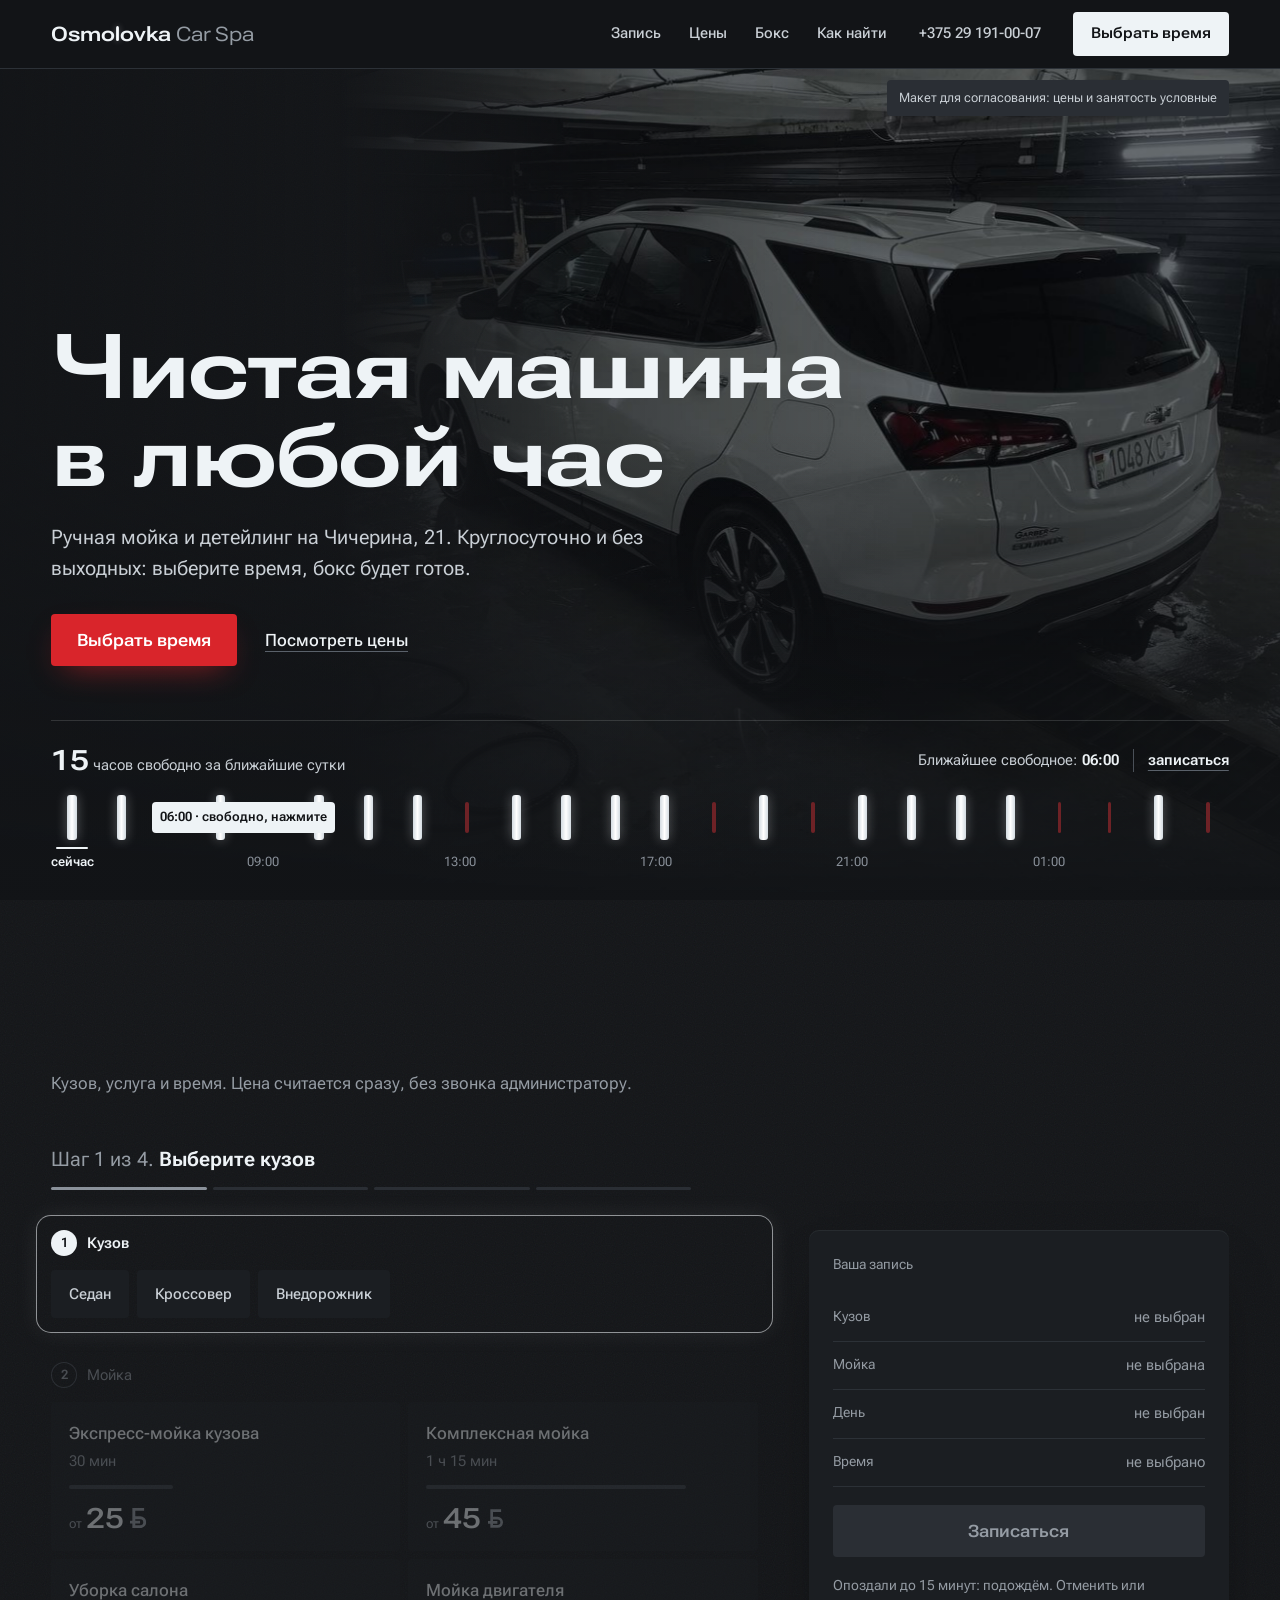
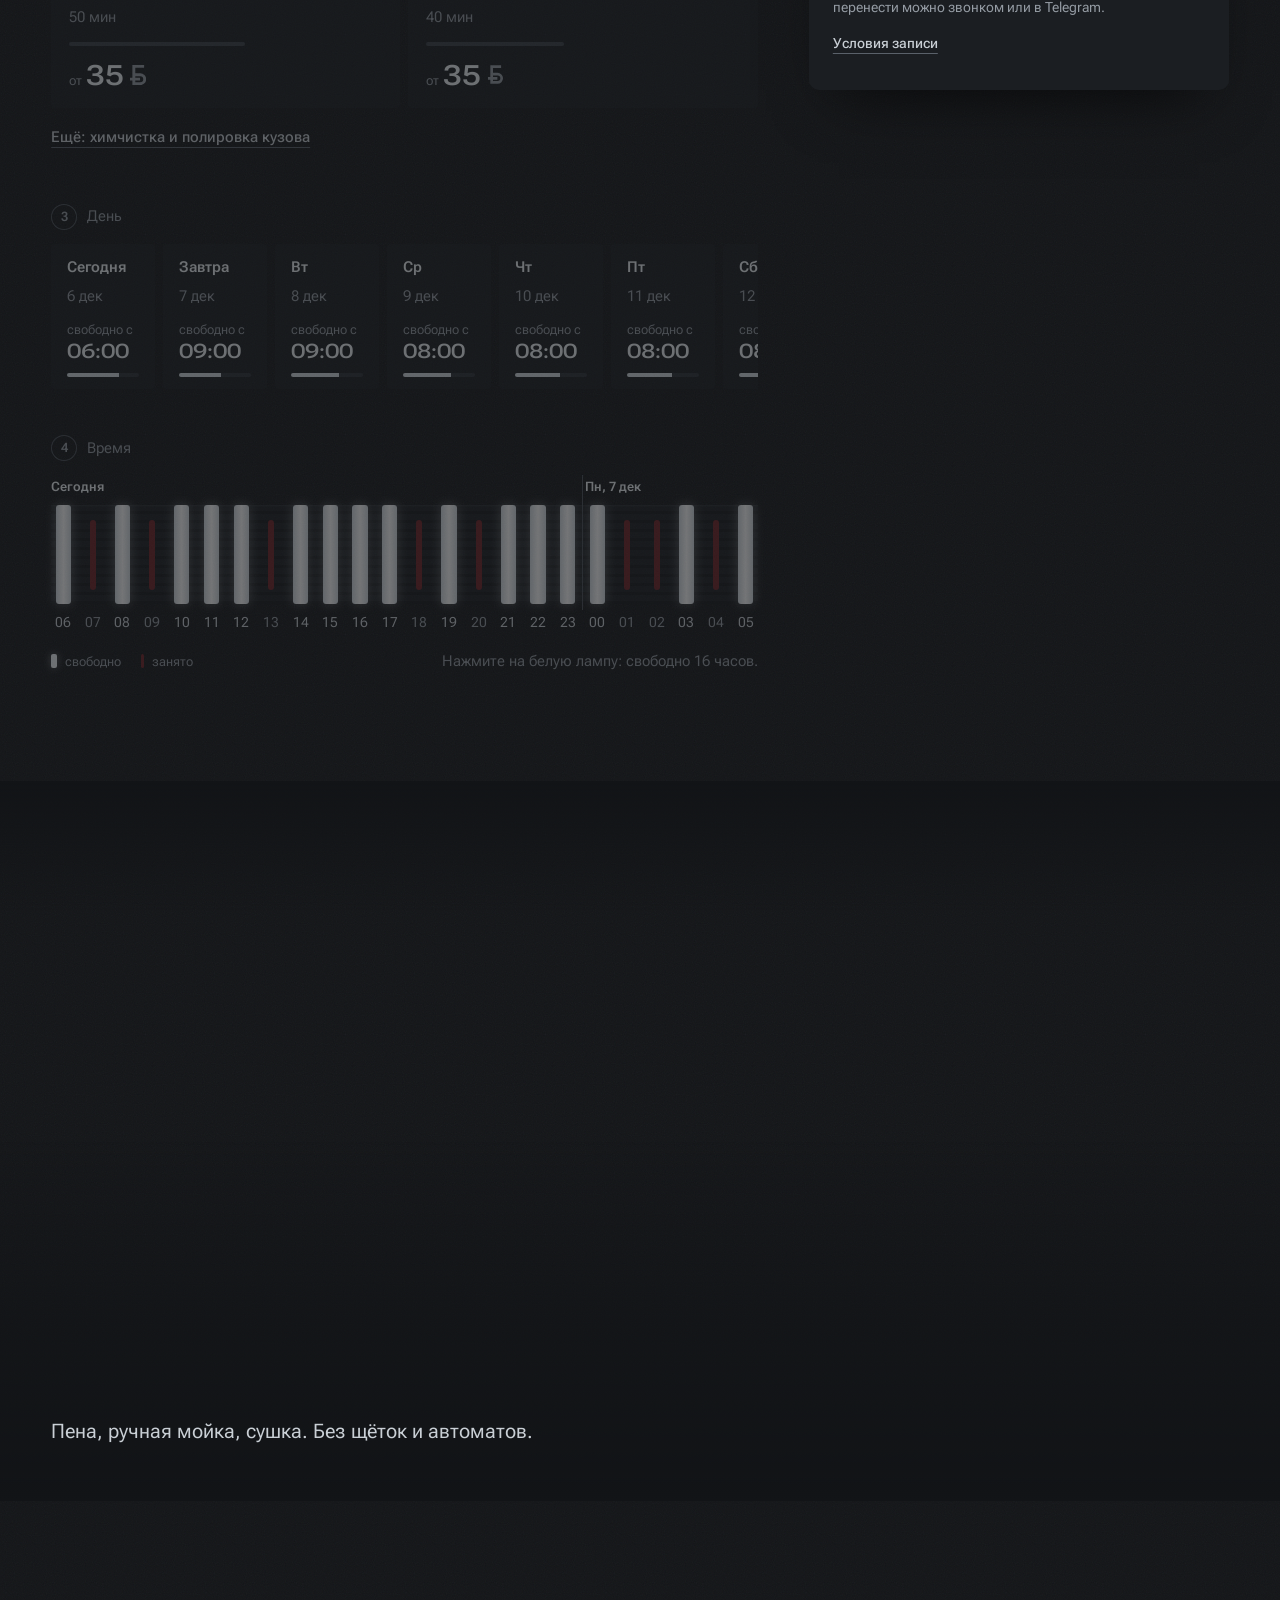
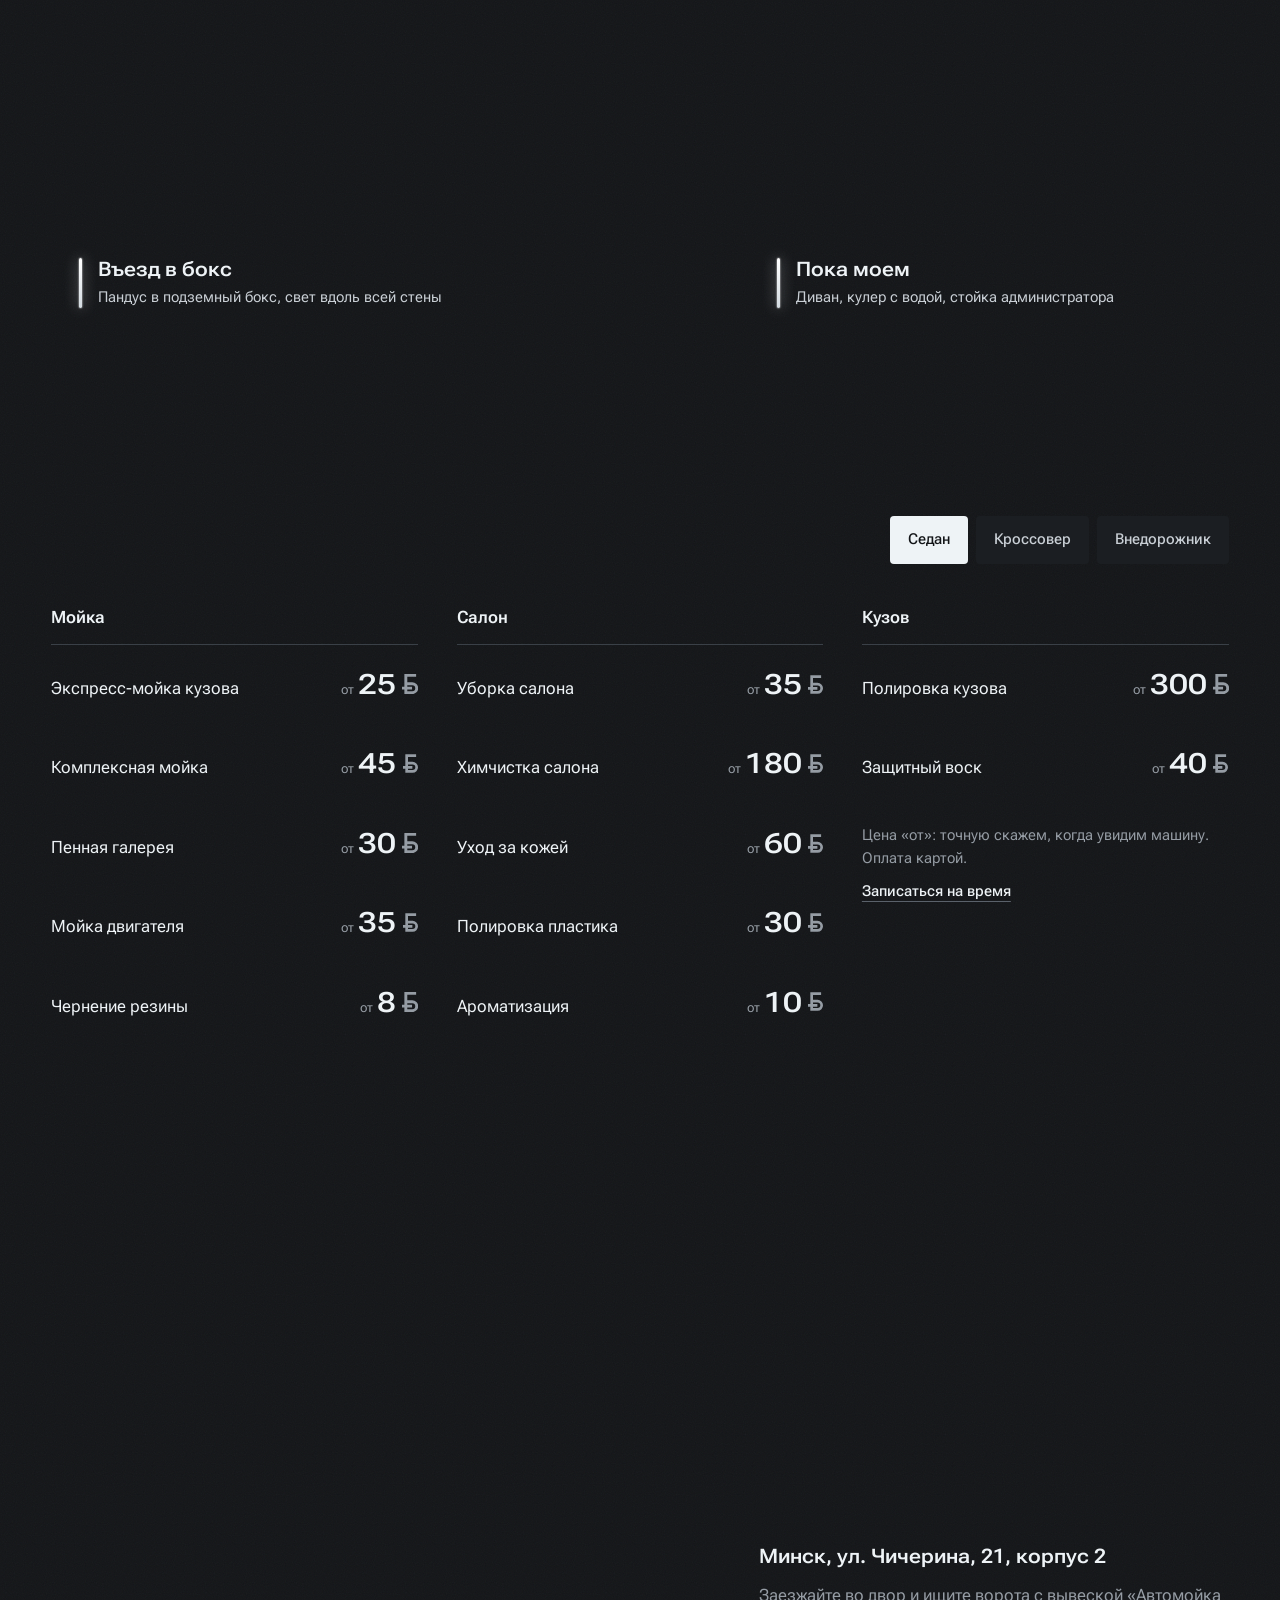
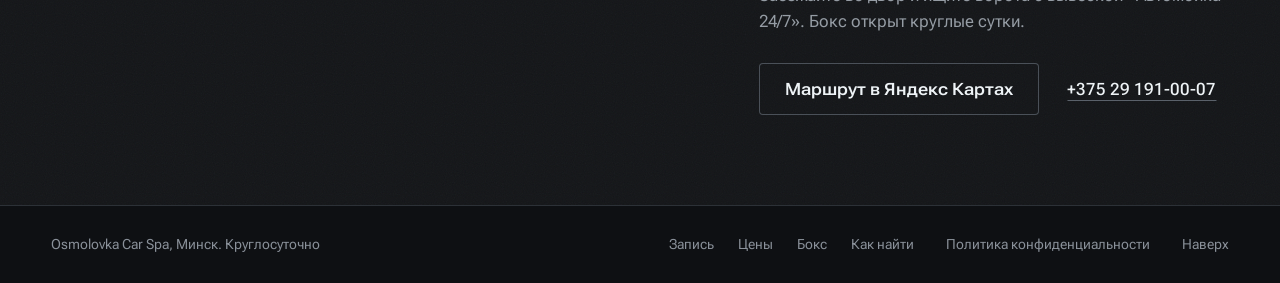
==== osmolovka/index.html @ 18b12af1 "показ: osmolovka" ====
<!doctype html>
<html lang="ru">
<head>
<meta charset="utf-8">
<meta name="robots" content="noindex, nofollow">
<meta name="viewport" content="width=device-width, initial-scale=1, viewport-fit=cover">
<title>Osmolovka Car Spa: ручная мойка в центре Минска, круглосуточно</title>
<meta name="description" content="Ручная мойка и детейлинг на Чичерина, 21 в Минске. Круглосуточно. Цены для седана, кроссовера и внедорожника, запись на свободное время онлайн.">
<meta name="theme-color" content="#121417">
<link rel="icon" href="favicon.svg" type="image/svg+xml">
<link rel="preload" href="fonts/roboto-flex-cyrillic.woff2" as="font" type="font/woff2" crossorigin>
<link rel="stylesheet" href="osm.css">
<link rel="stylesheet" href="phone.css">
</head>
<body>

<header class="bar" data-bar>
  <a class="bar__name" href="#top" aria-label="Osmolovka Car Spa, наверх"><span class="mark" aria-hidden="true">Osmo<i class="mark__l"></i>ovka</span> <span class="bar__sub" aria-hidden="true">Car Spa</span></a>
  <nav class="bar__nav" aria-label="Разделы">
    <a href="#zapis">Запись</a>
    <a href="#ceny">Цены</a>
    <a href="#boks">Бокс</a>
    <a href="#kak-najti">Как найти</a>
  </nav>
  <a class="bar__phone" href="tel:+375291910007">+375 29 191-00-07</a>
  <a class="btn btn--line bar__call" href="tel:+375291910007">Позвонить</a>
  <a class="btn btn--light bar__cta" href="#zapis">Выбрать время</a>
</header>

<main id="top">

  <section class="hero" data-m="hero" aria-labelledby="hero-title">
    <picture>
      <source media="(max-width: 760px)" srcset="img/bay-white-dark.jpg" width="1280" height="960">
      <img class="hero__photo" src="img/bmw-matte.jpg" alt="Чёрный BMW после мойки в боксе Osmolovka Car Spa, по стенам белые лампы" width="1000" height="964" fetchpriority="high">
    </picture>
    <div class="hero__shade" aria-hidden="true"></div>
    <div class="hero__body">
      <h1 id="hero-title" class="hero__title"><span class="ln"><span>Чистая машина</span></span> <span class="ln"><span>в любой час</span></span></h1>
      <p class="hero__lead" data-rise>Ручная мойка и детейлинг на Чичерина, 21. Круглосуточно и без выходных: выберите время, бокс будет готов.</p>
      <div class="hero__acts" data-rise>
        <a class="btn btn--red" data-m-part="cta" href="#zapis">Выбрать время</a>
        <a class="link" href="#ceny">Посмотреть цены</a>
      </div>
    </div>
    <div class="day" role="group" aria-label="Свободное время на ближайшие сутки: нажмите на белую лампу, чтобы записаться на этот час">
      <div class="day__head">
        <span class="day__free"><b data-free-count>14</b>&nbsp;<span data-free-word>часов</span> свободно за&nbsp;ближайшие сутки</span>
        <button type="button" class="day__next" data-next-btn>Ближайшее свободное: <b data-next>22:00</b><span class="day__go">записаться</span></button>
      </div>
      <div class="lamps lamps--hero" data-lamps="hero"></div>
      <span class="day__scale" data-day-scale aria-hidden="true"></span>
    </div>
  </section>

  <section class="book" id="zapis" aria-labelledby="book-title" data-phone-long>
    <div class="book__intro">
      <h2 id="book-title" class="h2" data-words>Запишитесь за&nbsp;минуту</h2>
      <p class="soft">Кузов, услуга и время. Цена считается сразу, без звонка администратору.</p>
    </div>

    <div class="prog" aria-live="polite">
      <p class="prog__t" data-prog-t>Шаг 1 из 4. <b>Выберите кузов</b></p>
      <span class="prog__bar" data-prog-bar aria-hidden="true"><i></i><i></i><i></i><i></i></span>
    </div>

    <div class="book__grid">
      <div class="book__col">
        <fieldset class="pick" data-step="1">
          <legend class="pick__q"><span class="pick__n" data-n>1</span>Кузов</legend>
          <div class="seg" data-body-seg role="radiogroup">
            <button type="button" role="radio" aria-checked="false" data-body="sedan">Седан</button>
            <button type="button" role="radio" aria-checked="false" data-body="cross">Кроссовер</button>
            <button type="button" role="radio" aria-checked="false" data-body="suv">Внедорожник</button>
          </div>
        </fieldset>

        <fieldset class="pick" data-step="2">
          <legend class="pick__q"><span class="pick__n" data-n>2</span>Мойка</legend>
          <div class="svc" data-svc-list role="radiogroup"></div>
          <button type="button" class="svc__more link" data-svc-more aria-expanded="false">Ещё: химчистка и полировка кузова</button>
        </fieldset>

        <fieldset class="pick" data-step="3">
          <legend class="pick__q"><span class="pick__n" data-n>3</span>День</legend>
          <div class="days" data-days role="radiogroup"></div>
        </fieldset>

        <fieldset class="pick" data-step="4">
          <legend class="pick__q"><span class="pick__n" data-n>4</span>Время</legend>
          <div class="hours" data-hours role="radiogroup" aria-label="Время начала"></div>
          <div class="slot__foot">
            <p class="legend" aria-hidden="true"><span><i class="legend__free"></i>свободно</span><span><i class="legend__busy"></i>занято</span></p>
            <p class="slot__note" data-slot-note>Нажмите на белую лампу: это свободный час.</p>
          </div>
        </fieldset>
      </div>

      <aside class="card" data-sum aria-label="Ваша запись">
        <p class="card__t">Ваша запись</p>
        <p class="card__line" data-card-line><b data-line-a>Шаг 1 из 4: выберите кузов</b><span data-line-b></span></p>
        <dl class="card__rows">
          <div><dt>Кузов</dt><dd data-r="body">не выбран</dd></div>
          <div><dt>Мойка</dt><dd data-r="svc">не выбрана</dd></div>
          <div><dt>День</dt><dd data-r="day">не выбран</dd></div>
          <div><dt>Время</dt><dd data-r="time">не выбрано</dd></div>
        </dl>
        <div class="card__lane" data-card-lane hidden aria-hidden="true"></div>
        <p class="card__price sum__price" hidden><span class="num" data-sum-price>45</span><span class="rub" role="img" aria-label="белорусских рублей"></span></p>
        <button type="button" class="btn btn--red card__go" data-go disabled>Записаться<span class="card__gosum" data-go-sum hidden></span></button>
        <div class="card__terms"><p>Опоздали до 15 минут: подождём. Отменить или перенести можно звонком или в Telegram.</p><a class="link card__rules" href="#zapis">Условия записи</a></div>
        <form class="confirm" data-confirm hidden novalidate>
          <p class="confirm__t">Последний шаг: как с вами связаться</p>
          <label class="line" data-line="name"><span class="line__l">Имя</span>
            <input name="name" autocomplete="given-name" placeholder="Как к вам обращаться" maxlength="60" required enterkeyhint="next">
            <i class="line__tube" aria-hidden="true"></i></label>
          <label class="line" data-line="phone"><span class="line__l">Телефон</span>
            <input name="phone" type="tel" inputmode="tel" autocomplete="tel" placeholder="+375 29 123-45-67" maxlength="17" required enterkeyhint="done">
            <i class="line__tube" aria-hidden="true"></i></label>
          <p class="confirm__err" data-err hidden role="alert"></p>
          <button class="btn btn--red confirm__go" type="submit">Подтвердить запись</button>
          <p class="confirm__alt">Удобнее в Telegram? <a class="link" href="#zapis" data-tg>Запишитесь через бота</a>, там же напомним о записи.</p>
          <p class="confirm__law">Нажимая «Подтвердить запись», вы соглашаетесь с <a class="link" href="privacy.html">политикой обработки персональных данных</a>.</p>
        </form>
        <div class="done" data-done hidden role="status">
          <p class="done__title"><i class="done__tube" aria-hidden="true"></i>Записали</p>
          <p class="done__time num" data-done-time></p>
          <p class="done__when" data-done-when></p>
          <p class="soft">Напомним за час. Перенести или отменить можно по ссылке из сообщения.</p>
        </div>
      </aside>
    </div>
  </section>

  <section class="box" id="boks" aria-labelledby="box-title">
    <div class="box__stage">
      <figure class="box__main" data-clip>
        <img src="img/foam.jpg" alt="Мойщик наносит пену на белый кроссовер" width="1280" height="960" loading="lazy">
      </figure>
      <div class="box__over">
        <h2 id="box-title" class="h2 box__title" data-words>Моем руками, в&nbsp;закрытом боксе</h2>
        <p class="box__lead">Пена, ручная мойка, сушка. Без щёток и автоматов.</p>
      </div>
    </div>
    <div class="box__pair">
      <figure class="box__side box__side--a">
        <div class="box__img" data-clip><img src="img/tunnel.jpg" alt="Пандус въезда в подземный бокс со светом вдоль стены" width="1280" height="964" loading="lazy"></div>
        <figcaption class="box__cap"><i class="box__tube" aria-hidden="true"></i><b>Въезд в бокс</b><span>Пандус в подземный бокс, свет вдоль всей стены</span></figcaption>
      </figure>
      <figure class="box__side box__side--b">
        <div class="box__img" data-clip><img src="img/lounge.jpg" alt="Зона ожидания: красный диван, кулер с водой, стойка администратора" width="960" height="1280" loading="lazy"></div>
        <figcaption class="box__cap"><i class="box__tube" aria-hidden="true"></i><b>Пока моем</b><span>Диван, кулер с водой, стойка администратора</span></figcaption>
      </figure>
    </div>
  </section>

  <section class="price" id="ceny" aria-labelledby="price-title">
    <div class="price__head">
      <h2 id="price-title" class="h2" data-words>Цены</h2>
      <div class="seg seg--small" data-body-seg role="radiogroup" aria-label="Кузов">
        <button type="button" role="radio" aria-checked="true" data-body="sedan">Седан</button>
        <button type="button" role="radio" aria-checked="false" data-body="cross">Кроссовер</button>
        <button type="button" role="radio" aria-checked="false" data-body="suv">Внедорожник</button>
      </div>
    </div>
    <div class="seg price__tabs" data-price-tabs role="tablist" aria-label="Группа услуг"></div>
    <div class="price__groups" data-price></div>
  </section>

  <section class="find" id="kak-najti" aria-labelledby="find-title">
    <figure class="find__photo" data-clip>
      <img src="img/entrance.jpg" alt="Ворота мойки во дворе, над ними вывеска «Автомойка 24/7»" width="1280" height="720" loading="lazy">
      <figcaption class="find__open"><i aria-hidden="true"></i>Открыто круглосуточно</figcaption>
    </figure>
    <div class="find__row">
      <h2 id="find-title" class="h2" data-words>Въезд со&nbsp;двора</h2>
      <div class="find__text">
        <p class="find__addr">Минск, ул. Чичерина, 21, корпус&nbsp;2</p>
        <p class="soft">Заезжайте во двор и ищите ворота с вывеской «Автомойка 24/7». Бокс открыт круглые сутки.</p>
      </div>
      <div class="find__acts">
        <a class="btn btn--line" href="https://yandex.by/maps/org/osmolovka_car_spa/172242024426/" target="_blank" rel="noopener">Маршрут в Яндекс Картах</a>
        <a class="link" href="tel:+375291910007">+375 29 191-00-07</a>
      </div>
    </div>
  </section>

</main>

<footer class="foot">
  <div class="foot__legal">
    <span>Osmolovka Car Spa, Минск. Круглосуточно</span>
    <nav class="foot__nav" aria-label="Разделы внизу"><a href="#zapis">Запись</a><a href="#ceny">Цены</a><a href="#boks">Бокс</a><a href="#kak-najti">Как найти</a></nav>
    <a href="privacy.html">Политика конфиденциальности</a>
    <a href="#top">Наверх</a>
  </div>
</footer>

<div class="mock" role="note">Макет для согласования: цены и занятость условные</div>

<script src="osm.js"></script>
</body>
</html>
---- osmolovka/osm.css ----
/* Osmolovka Car Spa — макет. Материал: графитовые стены бокса, белые лампы, красный только у действия. */
@font-face{font-family:"Roboto Flex";src:url(fonts/roboto-flex-cyrillic.woff2) format("woff2");font-weight:100 1000;font-stretch:25% 151%;font-display:swap;unicode-range:U+0301,U+0400-045F,U+0490-0491,U+04B0-04B1,U+2116}
@font-face{font-family:"Roboto Flex";src:url(fonts/roboto-flex-latin.woff2) format("woff2");font-weight:100 1000;font-stretch:25% 151%;font-display:swap;unicode-range:U+0000-00FF,U+0131,U+0152-0153,U+02BB-02BC,U+02C6,U+02DA,U+02DC,U+2000-206F,U+20AC,U+2122,U+2191,U+2193,U+2212,U+2215,U+FEFF,U+FFFD}

:root{
  --night:#121417; --wall:#1B1E22; --wall-2:#23272C; --line:#2C3137;
  --steel:#959CA4; --dim:#8A919A; --lamp:#EEF3F6; --red:#D9252B; --red-deep:#B81D22;
  --off:#2A2E34; --busy:#6E2226;
  --r-s:4px; --r-m:10px;
  --gut:clamp(20px,4vw,64px);
  --ease:cubic-bezier(.22,1,.36,1);
  --wide:"wdth" 151; --wide-mid:"wdth" 125;
}
*{box-sizing:border-box;margin:0;padding:0}
[hidden]{display:none!important}
html{scroll-behavior:smooth;-webkit-text-size-adjust:100%}
body{background:transparent;color:var(--lamp);font:400 17px/1.55 "Roboto Flex",system-ui,sans-serif;font-variation-settings:"wdth" 100,"opsz" 17;-webkit-font-smoothing:antialiased}
img{display:block;max-width:100%;height:auto}
a{color:inherit}
button{font:inherit;color:inherit}
:focus-visible{outline:2px solid var(--lamp);outline-offset:3px}

.h2{font-weight:650;font-variation-settings:var(--wide),"opsz" 72;font-size:clamp(32px,3.6vw,52px);line-height:1.04;letter-spacing:-.01em}
.soft{color:var(--steel)}
.num{font-weight:600;font-variation-settings:var(--wide),"opsz" 48;font-feature-settings:"tnum"}

/* кнопки: прямоугольник 4 px, красная — только главное действие */
.btn{display:inline-flex;align-items:center;justify-content:center;min-height:52px;padding:0 26px;border-radius:var(--r-s);border:0;font-weight:600;font-size:17px;font-variation-settings:var(--wide-mid);text-decoration:none;cursor:pointer;white-space:nowrap;transition:transform .2s var(--ease),background-color .2s var(--ease),opacity .25s,box-shadow .2s}
.btn:active{transform:translateY(1px)}
.btn--red{background:var(--red);color:#fff}
.btn--red:hover{background:var(--red-deep)}
.btn--red:disabled{background:var(--off);color:var(--steel);cursor:not-allowed}
.btn--light{background:var(--lamp);color:var(--night)}
.btn--line{background:transparent;color:var(--lamp);box-shadow:inset 0 0 0 1px #4A5058}
.btn--line:hover{box-shadow:inset 0 0 0 1px var(--lamp)}
.link{font-weight:500;text-decoration:underline;text-decoration-color:#5A616A;text-underline-offset:5px;transition:text-decoration-color .2s}
.link:hover{text-decoration-color:var(--lamp)}

/* шапка: кнопка «Выбрать время» появляется, когда первый экран ушёл */
.bar{position:fixed;inset:0 0 auto;z-index:20;display:flex;align-items:center;gap:32px;height:68px;padding:0 var(--gut);background:linear-gradient(rgba(18,20,23,.85),rgba(18,20,23,0));transition:background-color .3s,box-shadow .3s}
.bar.is-solid{background:var(--night);box-shadow:0 1px 0 var(--line)}
.bar__name{font-weight:650;font-size:20px;font-variation-settings:var(--wide);text-decoration:none;letter-spacing:-.01em;white-space:nowrap}
.bar__sub{font-weight:400;color:var(--steel)}
/* знак: «l» — трубка-лампа, загорается при наведении */
.mark{white-space:nowrap}
.mark__l{display:inline-block;width:.15em;height:.72em;margin:0 .07em 0 .06em;border-radius:.075em;background:linear-gradient(90deg,#D3DBE1,#fff 50%,#D3DBE1);box-shadow:0 0 6px rgba(238,243,246,.35);vertical-align:baseline;transition:box-shadow .3s cubic-bezier(.23,1,.32,1)}
.bar__name:hover .mark__l{box-shadow:0 0 14px rgba(238,243,246,.9),0 0 3px #fff}
.bar__nav{display:flex;gap:28px;margin-left:auto}
.bar__nav a,.bar__phone{font-size:15px;font-weight:500;text-decoration:none;color:#C9CFD5}
.bar__nav a:hover,.bar__phone:hover{color:var(--lamp)}
.bar__phone{font-feature-settings:"tnum";white-space:nowrap}
.bar__call{display:none}
.bar__cta{min-height:44px;padding:0 18px;font-size:15px;opacity:0;pointer-events:none}
.bar.is-solid .bar__cta{opacity:1;pointer-events:auto}
.bar.is-solid.is-booking .bar__cta{opacity:0;pointer-events:none}

/* первый экран */
.hero{position:relative;min-height:100vh;min-height:100svh;display:flex;flex-direction:column;justify-content:flex-end;padding:96px var(--gut) 28px;overflow:hidden;isolation:isolate}
.hero__photo{position:absolute;inset:0;width:100%;height:100%;object-fit:cover;object-position:60% 62%;z-index:-2;transform:scale(1.04);animation:settle 2.4s var(--ease) both}
.hero__photo{left:auto;width:clamp(760px,72vw,1180px);object-position:50% 30%;-webkit-mask-image:linear-gradient(90deg,transparent 0,#000 240px);mask-image:linear-gradient(90deg,transparent 0,#000 240px)}
.hero__shade{position:absolute;inset:0;z-index:-1;background:linear-gradient(90deg,rgba(18,20,23,.7) 0%,rgba(18,20,23,.3) 45%,rgba(18,20,23,0) 70%),linear-gradient(0deg,rgba(18,20,23,1) 0%,rgba(18,20,23,.6) 26%,rgba(18,20,23,0) 52%)}
.hero__body{max-width:min(1000px,72vw);margin-bottom:clamp(28px,6vh,72px)}
.hero__title{font-weight:650;font-variation-settings:var(--wide),"opsz" 144;font-size:min(7vw,11.5vh,104px);line-height:.98;letter-spacing:-.015em}
.hero__lead{margin-top:22px;max-width:30em;font-size:20px;color:#C9CFD5}
.hero__acts{display:flex;align-items:center;gap:28px;margin-top:30px}

/* сутки лампами */
.day{display:grid;gap:12px;text-decoration:none;border-top:1px solid rgba(238,243,246,.14);padding-top:18px}
.day__head{display:flex;justify-content:space-between;align-items:baseline;gap:16px;flex-wrap:wrap;font-size:15px;color:#C9CFD5}
.day__free b{font-weight:650;font-variation-settings:var(--wide);color:var(--lamp);font-size:28px}
.day__next b{font-weight:600;color:var(--lamp);font-feature-settings:"tnum"}
.day__scale{display:grid;grid-template-columns:repeat(24,1fr);font-size:13px;color:var(--dim);font-feature-settings:"tnum"}
.day__scale i{font-style:normal;white-space:nowrap}
.day__scale i:first-child{font-weight:600;color:var(--lamp)}

.lamps{display:grid;grid-template-columns:repeat(24,1fr);gap:clamp(4px,.6vw,10px)}
/* лампа: трубка внутри ячейки, как светодиоды на стенах бокса */
.lamp{position:relative;display:block;height:clamp(28px,5.2vh,46px);background:none;border:0;padding:0;--w:26%;transition:transform .2s var(--ease)}
.lamp::before{content:"";position:absolute;inset:0 calc((100% - var(--w))/2);border-radius:3px;background:var(--off);transition:background-color .3s,box-shadow .3s,inset .3s var(--ease)}
.lamp.is-free::before{background:linear-gradient(90deg,#D3DBE1,#FFFFFF 50%,#D3DBE1);box-shadow:0 0 12px rgba(238,243,246,.32)}
.lamp.is-past::before{background:transparent;box-shadow:inset 0 0 0 1px #2C3137}
.lamp.is-now::after{content:"";position:absolute;left:12%;right:12%;bottom:-9px;height:2px;border-radius:1px;background:var(--lamp)}
.lamps--hero .lamp{height:clamp(30px,5vh,46px);--w:22%}
.lamp.is-busy{--w:8%}
.lamp.is-busy::before{background:var(--busy);inset:15% calc((100% - var(--w))/2)}

/* выбор времени: у каждого часа лампа и подпись, вся ячейка нажимается; белая — свободно, красная — занято */
.hours{display:grid;grid-template-columns:repeat(24,minmax(0,1fr));gap:clamp(3px,.45vw,8px);padding-top:30px}
.hr{position:relative;display:grid;justify-items:center;align-content:start;gap:8px;min-height:44px;padding:0;border:0;background:none;color:var(--dim);font:inherit;cursor:pointer}
.hr:disabled{cursor:default}
.hours{--th:clamp(76px,11vh,104px)}
.hr__tube{display:block;width:6px;height:calc(var(--th) * .7);margin:calc(var(--th) * .15) 0;border-radius:3px;background:var(--busy);transition:transform .2s var(--ease),width .25s var(--ease),box-shadow .25s}
.hr.is-free{color:#C9CFD5}
.hr.is-free .hr__tube{width:min(20px,64%);height:var(--th);margin:0;background:linear-gradient(90deg,#D3DBE1,#FFFFFF 50%,#D3DBE1);box-shadow:0 0 12px rgba(238,243,246,.32)}
.hr.is-free:hover .hr__tube{transform:translateY(-3px)}
.hr.is-span .hr__tube{width:min(26px,84%);height:var(--th);margin:0;background:var(--lamp);box-shadow:0 0 22px rgba(238,243,246,.5)}
.hr.is-pick .hr__tube{width:min(26px,84%);height:var(--th);margin:0;background:#fff;box-shadow:0 0 0 2px var(--night),0 0 0 4px var(--lamp),0 0 26px rgba(238,243,246,.55)}
.hr__n{font-size:14px;color:var(--steel);font-feature-settings:"tnum"}
.hr.is-free .hr__n{color:#C9CFD5}
.hr.is-pick .hr__n{color:#fff;font-weight:650}
.hr__day{position:absolute;left:0;bottom:calc(100% + 8px);font-size:13px;font-weight:600;color:var(--lamp);white-space:nowrap;pointer-events:none}
.hr.is-midnight::after{content:"";position:absolute;left:calc(clamp(3px,.45vw,8px) / -2);top:-30px;bottom:24px;width:1px;background:#4A5058}
.slot__foot{display:flex;justify-content:space-between;align-items:baseline;gap:8px 24px;flex-wrap:wrap;margin-top:16px}
.legend{display:flex;gap:20px;font-size:13px;color:var(--steel)}
.legend i{display:inline-block;width:6px;height:14px;border-radius:2px;margin-right:8px;vertical-align:-2px}
.legend__free{background:var(--lamp);box-shadow:0 0 8px rgba(238,243,246,.4)}
.legend__busy{width:3px!important;background:var(--busy)}

/* включение ламп при загрузке: короткий «запуск», как у светодиодной трубки */
.lamps.is-starting .lamp.is-free::before{animation:strike .9s steps(1,end) both;animation-delay:calc(var(--i)*38ms + 300ms)}
@keyframes strike{0%{opacity:.08}30%{opacity:1}42%{opacity:.25}56%{opacity:1}100%{opacity:1}}
@keyframes settle{from{transform:scale(1.1)}to{transform:scale(1.04)}}
[data-rise]{animation:rise .9s var(--ease) both}
.hero__lead[data-rise]{animation-delay:.12s}.hero__acts[data-rise]{animation-delay:.22s}
@keyframes rise{from{opacity:0;transform:translateY(18px)}to{opacity:1;transform:none}}

/* запись */
.book{padding:clamp(80px,12vh,140px) var(--gut) clamp(56px,8vh,96px)}
.book__intro{display:grid;gap:14px;max-width:640px;margin-bottom:48px}
.book__grid{display:grid;grid-template-columns:minmax(0,1fr) minmax(320px,420px);gap:clamp(32px,4vw,64px);align-items:start}
.book__col{display:grid;gap:44px;min-width:0}
/* карточка «Ваша запись»: заполняется по ходу шагов, кнопка всегда рядом */
.card{position:sticky;top:96px;display:grid;gap:18px;padding:24px;border-radius:var(--r-m);background:var(--wall)}
.card__t{font-size:14px;color:var(--steel)}
.card__line{display:none}
.card__rows{display:grid;gap:0}
.card__rows div{display:flex;justify-content:space-between;gap:16px;padding:12px 0;border-bottom:1px solid var(--line)}
.card__rows dt{font-size:14px;color:var(--steel)}
.card__rows dd{font-size:15px;font-weight:600;text-align:right}
.card__rows dd[data-r="time"]:not(.is-empty){font-size:17px;font-variation-settings:var(--wide);font-feature-settings:"tnum"}
.card__rows dd.is-empty{font-weight:400;color:#959CA4}
.card__price{display:flex;align-items:baseline;gap:8px;white-space:nowrap}
.card__price .num{font-size:clamp(32px,3.6vw,52px);line-height:1}
.card__go{width:100%}
.card__terms{font-size:14px;color:var(--steel)}
.card__terms .link{color:#C9CFD5}
.card .confirm,.card .done{margin-top:0;padding:0;background:none;box-shadow:none}
.card .confirm__fields{grid-template-columns:1fr}

/* шаги записи, как в конструкторе календари.бел: «Шаг N из 4», рамка на текущем шаге, дальние в тумане */
.prog{display:grid;gap:12px;max-width:640px;margin-bottom:40px}
.prog__t{font-size:20px;color:var(--steel)}
.prog__t b{font-weight:650;color:var(--lamp)}
.prog__bar{display:grid;grid-template-columns:repeat(4,1fr);gap:6px}
.prog__bar i{height:3px;border-radius:2px;background:var(--off);transition:background-color .3s}
.prog__bar i.is-done{background:var(--lamp)}
.prog__bar i.is-now{background:#8A919A}
.pick{position:relative;border:0;min-width:0;transition:opacity .3s var(--ease)}
.pick::before{content:"";position:absolute;inset:-14px;border-radius:14px;box-shadow:0 0 0 1px rgba(238,243,246,.55),0 0 24px rgba(238,243,246,.08);opacity:0;transition:opacity .3s var(--ease);pointer-events:none}
.pick.is-now::before{opacity:1}
.pick.is-later{opacity:.4}

.pick__q{display:flex;align-items:center;gap:10px;font-size:15px;color:var(--steel);margin-bottom:14px;padding:0}
.pick.is-now .pick__q{color:var(--lamp);font-weight:600}
/* заголовок шага внутри рамки: legend по умолчанию садится на край fieldset */
.pick__q{float:left;width:100%}
.pick__q+*{clear:both}
.pick__n{display:inline-grid;place-items:center;width:26px;height:26px;border-radius:50%;box-shadow:inset 0 0 0 1px #4A5058;font-size:13px;font-weight:600;color:var(--steel)}
.pick.is-now .pick__n{background:var(--lamp);color:var(--night);box-shadow:none}
.pick.is-done .pick__n{background:var(--wall-2);color:var(--lamp);box-shadow:none}

.seg{display:flex;flex-wrap:wrap;gap:8px}
.seg button{min-height:48px;padding:0 18px;border-radius:var(--r-s);border:0;background:var(--wall);color:#C9CFD5;font-size:15px;font-weight:500;cursor:pointer;transition:background-color .2s,color .2s}
.seg button:hover{background:var(--wall-2);color:var(--lamp)}
.seg button[aria-checked="true"]{background:var(--lamp);color:var(--night)}

/* услуги: плитки 2 × 2, цена своим широким начертанием */
.svc{display:grid;grid-template-columns:repeat(2,minmax(0,1fr));gap:8px;max-width:720px}
.svc button{display:grid;align-content:space-between;gap:2px;min-height:148px;padding:18px;border:0;border-radius:var(--r-s);background:var(--wall);text-align:left;cursor:pointer;transition:background-color .2s,color .2s}
.svc button:hover{background:var(--wall-2)}
.svc button.is-more{display:none}
.svc.is-open button.is-more{display:grid}
.svc__name{font-size:17px;font-weight:500;line-height:1.3}
.svc__dur{font-size:15px;color:var(--steel)}
.svc__price{margin-top:14px;font-size:28px;font-weight:600;font-variation-settings:var(--wide);font-feature-settings:"tnum";line-height:1}
.svc__price small{font-size:13px;font-weight:400;color:var(--steel);font-variation-settings:"wdth" 100;margin-right:4px}
.svc button[aria-checked="true"]{background:var(--lamp);color:var(--night)}
.svc button[aria-checked="true"] .svc__dur,.svc button[aria-checked="true"] .svc__price small{color:#4B525A}
.svc__more{margin-top:16px;border:0;background:none;cursor:pointer;font-size:15px;color:#C9CFD5}
.svc.is-open+.svc__more{display:none}

.days{display:flex;gap:8px;overflow-x:auto;scrollbar-width:none;padding-bottom:2px}
.days::-webkit-scrollbar{display:none}
.days button{flex:0 0 auto;display:grid;justify-items:start;gap:2px;min-width:92px;padding:12px 16px;border-radius:var(--r-s);border:0;background:var(--wall);text-align:left;cursor:pointer;transition:background-color .2s}
.days button:hover{background:var(--wall-2)}
.days b{font-size:15px;font-weight:600}
.days span{font-size:15px;color:var(--steel)}
.days button[aria-checked="true"]{background:var(--lamp);color:var(--night)}
.days button[aria-checked="true"] span{color:#4B525A}

.slot__note{font-size:15px;color:var(--steel)}

.byn{font-size:15px;color:var(--steel)}

.confirm{margin-top:16px;padding:24px;border-radius:var(--r-m);background:var(--wall)}
.confirm__fields{display:grid;grid-template-columns:1fr 1fr;gap:16px}
.field{display:grid;gap:8px;font-size:15px;color:var(--steel)}
.field input{height:52px;padding:0 14px;border-radius:var(--r-s);border:1px solid #3A4047;background:var(--night);color:var(--lamp);font:inherit;font-size:17px}
.field input::placeholder{color:#6E757D}
.field input:focus{outline:none;border-color:var(--lamp)}
.confirm__err{margin-top:12px;font-size:15px;color:#FF8A8D}
.confirm__acts{display:flex;align-items:center;gap:24px;margin-top:20px;flex-wrap:wrap}
.confirm__law{margin-top:16px;font-size:13px;color:var(--steel)}
.done{margin-top:16px;padding:28px 24px;border-radius:var(--r-m);background:var(--wall);box-shadow:inset 0 0 0 1px #3A4047}
.done__title{font-size:28px;font-weight:650;font-variation-settings:var(--wide)}
.done__when{margin:6px 0 10px;font-size:20px}

/* бокс: пена — кадр во всю ширину, заголовок лежит на нём; ниже пара снимков разной ширины */
.box{padding:clamp(24px,4vh,48px) 0 clamp(64px,10vh,120px)}
.box__stage{position:relative;isolation:isolate}
.box__main{margin:0;overflow:hidden}
.box__main img{width:100%;height:clamp(500px,80vh,800px);object-fit:cover;object-position:50% 62%}
.box__stage::after{content:"";position:absolute;inset:0;pointer-events:none;background:linear-gradient(0deg,var(--night) 0%,rgba(18,20,23,.72) 22%,rgba(18,20,23,0) 50%),linear-gradient(180deg,var(--night) 0%,rgba(18,20,23,0) 18%)}
.box__over{position:absolute;left:var(--gut);right:var(--gut);bottom:clamp(28px,6vh,64px);z-index:1;display:grid;gap:14px}
.box__title{max-width:12em}
.box__title,.find__row .h2{font-size:clamp(40px,5.2vw,80px)}
.box__lead{font-size:20px;color:#C9CFD5;max-width:30em}
.box__pair{display:grid;grid-template-columns:minmax(0,7fr) minmax(0,5fr);gap:clamp(16px,2vw,28px);padding:clamp(20px,3vw,40px) var(--gut) 0}
.box figure{display:grid;gap:12px;margin:0}
.box__img{overflow:hidden;border-radius:var(--r-m)}
.box__pair img{width:100%;height:clamp(300px,44vh,460px);object-fit:cover}
.box__side--b img{object-position:50% 70%}
.box__pair img{filter:saturate(.55) brightness(.8) contrast(1.08)}
.box__side--b img{filter:saturate(.5) brightness(.6) contrast(1.12)}
.box__img{position:relative}
.box__img::after{content:"";position:absolute;inset:0;background:radial-gradient(120% 90% at 50% 40%,rgba(18,20,23,0) 55%,rgba(18,20,23,.55));pointer-events:none}
.box figcaption{font-size:15px;color:var(--steel)}

/* цены */
.price{padding:clamp(64px,10vh,120px) var(--gut)}
.price__head{display:flex;align-items:end;justify-content:space-between;gap:24px;flex-wrap:wrap;margin-bottom:40px}
.price__groups{display:grid;grid-template-columns:repeat(3,minmax(0,1fr));gap:clamp(24px,3vw,56px)}
.pg__h{font-size:17px;font-weight:600;color:var(--lamp);padding-bottom:14px;border-bottom:1px solid #3A4047}
.pg__row{position:relative;display:flex;min-height:56px;color:inherit;text-decoration:none;justify-content:space-between;align-items:baseline;gap:16px;padding:18px 0 18px 0;transition:padding-left .25s var(--ease)}
.pg__row+.pg__row{border-top:1px solid #1F2328}
.pg__n{font-size:17px}
.pg__p{font-size:28px;font-weight:600;font-variation-settings:var(--wide);font-feature-settings:"tnum";white-space:nowrap}
.pg__p .pg__c{font-size:13px;font-weight:500;color:var(--steel);font-variation-settings:"wdth" 100;margin-left:6px}
.pg__p small{font-size:13px;font-weight:400;color:var(--steel);font-variation-settings:"wdth" 100;margin-right:4px}
.price__tabs{display:none}
.pg__note{margin-top:20px;font-size:15px;color:var(--steel)}
.pg__note .link{display:inline-block;margin-top:10px;color:var(--lamp)}
.pg__note--phone{display:none}
.pg__p.is-flash{animation:flash .5s var(--ease)}
@keyframes flash{from{opacity:.2;transform:translateY(4px)}to{opacity:1;transform:none}}

/* как найти: кадр ворот во всю ширину в ночной коррекции, метка «Открыто» лампой; текст строкой под ним */
.find{display:grid;grid-template-columns:minmax(0,7fr) minmax(0,5fr);gap:clamp(28px,4vw,72px);align-items:end;padding:clamp(64px,10vh,120px) var(--gut)}
.find__photo{position:relative;margin:0;overflow:hidden;border-radius:var(--r-m)}
.find__photo img{width:100%;aspect-ratio:4/3;object-fit:cover;object-position:70% 62%;filter:saturate(.3) brightness(.48) contrast(1.18)}
.find__photo::after{content:"";position:absolute;inset:0;background:radial-gradient(22% 30% at 62% 64%,rgba(238,243,246,.22),rgba(238,243,246,0) 70%),radial-gradient(90% 80% at 62% 62%,rgba(18,20,23,0) 40%,rgba(18,20,23,.7)),linear-gradient(0deg,rgba(18,20,23,.6),rgba(18,20,23,0) 35%);pointer-events:none}
.find__open{position:absolute;left:24px;bottom:22px;z-index:1;display:flex;align-items:center;gap:12px;font-size:15px;font-weight:600;color:var(--lamp)}
.find__open i{width:6px;height:22px;border-radius:3px;background:linear-gradient(90deg,#D3DBE1,#fff 50%,#D3DBE1);box-shadow:0 0 14px rgba(238,243,246,.6)}
.find__row{display:grid;gap:28px;align-content:end}
.find__text{display:grid;gap:10px}
.find__addr{font-size:20px;font-weight:600;font-variation-settings:var(--wide-mid)}
.find__acts{display:flex;align-items:center;gap:28px;flex-wrap:wrap}

/* подвал: одна строка — нижний экран убран по слову партнёра (дубль) */
.foot{padding:28px var(--gut);background:#0E1013;border-top:1px solid var(--line)}
.foot__legal{display:flex;align-items:center;gap:12px 32px;flex-wrap:wrap;font-size:14px;color:var(--dim)}
.foot__legal span{margin-right:auto}
.foot__nav{display:flex;gap:24px}
.foot__legal a{text-decoration:none}
.foot__legal a:hover{color:var(--lamp)}

.mock{position:absolute;right:var(--gut);top:80px;z-index:30;padding:8px 12px;border-radius:var(--r-s);background:#2A2E34;color:#C9CFD5;font-size:13px;pointer-events:none}


/* ===== круг «дороже» 28.10: материал бокса, свет, движение ===== */
/* поверхности браузера в цвет бокса */
::selection{background:var(--lamp);color:var(--night)}
html{scrollbar-color:#3A4047 var(--night);caret-color:var(--red)}
/* зерно 5 %: убирает «цифровую» плоскость графита */
html{background:var(--night) url("data:image/svg+xml,%3Csvg xmlns='http://www.w3.org/2000/svg' width='200' height='200'%3E%3Cfilter id='n'%3E%3CfeTurbulence type='fractalNoise' baseFrequency='.9' numOctaves='2' stitchTiles='stitch'/%3E%3C/filter%3E%3Crect width='100%25' height='100%25' filter='url(%23n)' opacity='.05'/%3E%3C/svg%3E") repeat}   /* зерно фоном всей страницы: слой на окне давал ровный шов на снимке всей страницы и в PDF (АД круг 8) */

/* одна кнопка светится: красная — только главное действие; заливка снизу при наведении */
.btn--red{position:relative;overflow:hidden;isolation:isolate;box-shadow:0 12px 32px -14px rgba(217,37,43,.75)}
.btn--red::before{content:"";position:absolute;inset:0;z-index:-1;background:var(--red-deep);transform:scaleY(0);transform-origin:50% 100%;transition:transform .35s cubic-bezier(.23,1,.32,1)}
.btn--red:hover{background:var(--red)}
.btn--red:not(:disabled):hover::before{transform:scaleY(1)}
.btn--red:disabled{box-shadow:none}
.btn:active{transform:scale(.97)}

/* первый экран: заголовок строками из маски, затем блик по буквам — как свет лампы по свежему лаку */
.hero__title .ln{display:block;overflow:hidden;padding-bottom:.06em;margin-bottom:-.06em}
/* блик — только на время прохода света, в покое буквы обычного цвета */
.hero__title .ln > span{display:inline-block}
.mo .hero__title.is-sheen .ln > span{background:linear-gradient(105deg,var(--lamp) 0 42%,#fff 48%,#9FA7B0 50%,#fff 52%,var(--lamp) 58% 100%) 100% 0/300% 100% no-repeat;-webkit-background-clip:text;background-clip:text;color:transparent}
.mo .hero__title .ln > span{animation:lnUp 1s cubic-bezier(.16,1,.3,1) both}
.mo .hero__title .ln + .ln > span{animation-delay:.08s}
.mo .hero__title.is-sheen .ln > span{animation:sheen 1.6s cubic-bezier(.77,0,.175,1) both}
.mo .hero__title.is-sheen .ln + .ln > span{animation-delay:.12s}
@keyframes lnUp{from{transform:translateY(110%)}to{transform:none}}
@keyframes sheen{from{background-position:100% 0}to{background-position:0 0}}
.mo .hero__photo{animation:inhale 1.6s cubic-bezier(.16,1,.3,1) both}
@keyframes inhale{from{transform:scale(1.12);opacity:.55}to{transform:scale(1.04);opacity:1}}
.mo .hero__lead[data-rise]{animation:blurIn .9s cubic-bezier(.16,1,.3,1) .45s both}
.mo .hero__acts[data-rise]{animation:popIn .5s cubic-bezier(.16,1,.3,1) .75s both}
@keyframes blurIn{from{opacity:0;transform:translateY(14px)}to{opacity:1;transform:none}}
@keyframes popIn{from{opacity:0;transform:scale(.96)}to{opacity:1;transform:none}}
.mo .bar{animation:barIn .6s cubic-bezier(.16,1,.3,1) .3s both}
@keyframes barIn{from{opacity:0;transform:translateY(-12px)}to{opacity:1;transform:none}}
/* уход первого экрана по прокрутке: кадр приближается и гаснет, текст уходит вверх */
@supports (animation-timeline: view()){
  .hero{view-timeline:--hero block}
  .mo .hero picture{display:block;position:absolute;inset:0;z-index:-2;animation:heroOut linear both;animation-timeline:--hero;animation-range:exit 0% exit 100%}
  .mo .hero__body{animation:bodyOut linear both;animation-timeline:--hero;animation-range:exit 0% exit 70%}
  @keyframes heroOut{to{scale:1.08;opacity:.35}}
  @keyframes bodyOut{to{translate:0 -80px;opacity:0}}
}

/* сутки на настоящей стене бокса: трубки висят на рифлёном металле */
.hours{background:linear-gradient(180deg,rgba(238,243,246,.07),rgba(238,243,246,0) 2px) 0 30px/100% var(--th) no-repeat,repeating-linear-gradient(180deg,#1C1F23 0 6px,#16181B 6px 9px) 0 30px/100% var(--th) no-repeat;border-radius:2px}
.hr.is-pick .hr__tube{animation:strikeOn .24s steps(1,end)}
@keyframes strikeOn{0%{opacity:.2}35%{opacity:1}55%{opacity:.4}75%{opacity:1}}

/* итог: цифра приезжает снизу, как на табло */
.card__price .num{display:inline-block}
.card__price .num.is-roll{animation:roll .26s cubic-bezier(.23,1,.32,1)}
@keyframes roll{from{transform:translateY(40%);opacity:0}to{transform:none;opacity:1}}
.card{box-shadow:inset 0 1px 0 rgba(238,243,246,.06),0 30px 60px -30px rgba(0,0,0,.7)}
.prog__bar i{position:relative;overflow:hidden}
.prog__bar i::after{content:"";position:absolute;inset:0;background:var(--lamp);transform:scaleX(0);transform-origin:0 50%;transition:transform .3s cubic-bezier(.23,1,.32,1)}
.prog__bar i.is-done::after{transform:scaleX(1)}

/* цены: при наведении у строки загорается трубка — рифма с сутками */
.pg__row::before{content:"";position:absolute;left:0;top:50%;width:4px;height:22px;margin-top:-11px;border-radius:2px;background:var(--lamp);box-shadow:0 0 12px rgba(238,243,246,.55);opacity:0;transform:scaleY(.3);transition:opacity .2s,transform .25s cubic-bezier(.23,1,.32,1)}
@media (hover:hover) and (pointer:fine){
  .pg__row:hover{padding-left:18px}
  .pg__row:hover::before{opacity:1;transform:none}
}
.pg__row::after{content:"";position:absolute;left:0;right:0;top:-1px;height:1px;background:#262A30;transform-origin:0 50%}
.pg__row+.pg__row{border-top:0}
.mo .price .pg__row::after{transform:scaleX(0);transition:transform .9s cubic-bezier(.77,0,.175,1);transition-delay:calc(var(--k,0) * 60ms)}
.mo .price.is-in .pg__row::after{transform:scaleX(1)}

/* появления по прокрутке: заголовки словами из маски, фото шторкой снизу с контр-зумом */
.w{display:inline-block;overflow:hidden;vertical-align:top;padding-bottom:.08em;margin-bottom:-.08em}
.w > span{display:inline-block}
.mo [data-words] .w > span{transform:translateY(110%);transition:transform .9s cubic-bezier(.16,1,.3,1);transition-delay:calc(var(--k) * 50ms)}
.mo [data-words].is-in .w > span{transform:none}
.mo [data-clip]{clip-path:inset(100% 0 0 0);transition:clip-path 1.2s cubic-bezier(.77,0,.175,1)}
.mo [data-clip] img{transform:scale(1.2);transition:transform 1.4s cubic-bezier(.16,1,.3,1)}
.mo [data-clip].is-in{clip-path:inset(0 0 0 0)}
.mo [data-clip].is-in img{transform:none}
.mo .box__lead,.mo .find__row,.mo .book__intro .soft{opacity:0;transform:translateY(16px);transition:opacity .9s cubic-bezier(.16,1,.3,1) .25s,transform .9s cubic-bezier(.16,1,.3,1) .25s}
.mo .is-in .box__lead,.mo .find__row.is-in,.mo .book__intro.is-in .soft{opacity:1;transform:none}

/* ===== доработка фронтенда 08.11: лампы нажимаются, дни с полоской суток, длительность трубкой, карточка с лентой, «Записали» ===== */
/* лампы первого экрана: белая — кнопка «записаться на этот час», у каждой подпись времени */
.lamps--hero .lamp{border:0;padding:0;background:none;font:inherit;color:inherit}
.lamps--hero button.lamp{cursor:pointer}
.lamp__tip{position:absolute;left:50%;bottom:calc(100% + 10px);z-index:2;padding:5px 8px;border-radius:var(--r-s);background:var(--lamp);color:var(--night);font-size:13px;font-weight:600;font-feature-settings:"tnum";white-space:nowrap;
  opacity:0;transform:translate(-50%,4px);transition:opacity .15s cubic-bezier(.23,1,.32,1),transform .15s cubic-bezier(.23,1,.32,1);pointer-events:none}
.lamp.is-busy .lamp__tip{background:#2A2E34;color:#C9CFD5}
@media (hover:hover) and (pointer:fine){
  .lamps--hero .lamp:hover .lamp__tip{opacity:1;transform:translate(-50%,0)}
  .lamps--hero button.lamp:hover::before{box-shadow:0 0 18px rgba(238,243,246,.75);transform:translateY(-3px)}
  .lamps--hero:hover .lamp__tip{transition-duration:0s}
}
.lamps--hero button.lamp:focus-visible .lamp__tip{opacity:1;transform:translate(-50%,0)}
.lamps--hero .lamp::before{transition:background-color .3s,box-shadow .2s,transform .2s cubic-bezier(.23,1,.32,1),inset .3s var(--ease)}
.lamps--hero button.lamp:active::before{transform:scale(.94)}
.day__next{display:inline-flex;align-items:center;min-height:44px;gap:0;border:0;background:none;padding:0;font:inherit;color:#C9CFD5;cursor:pointer}
.day__head{align-items:center}
.day__next b{margin-left:.3em}
.day__go{margin-left:14px;padding-left:14px;border-left:1px solid #4A5058;color:var(--lamp);font-weight:600;text-decoration:underline;text-decoration-color:#5A616A;text-underline-offset:5px;transition:text-decoration-color .2s}
@media (hover:hover) and (pointer:fine){ .day__next:hover .day__go{text-decoration-color:var(--lamp)} }

/* дни: полоска суток тонкими трубками — горят свободные часы для выбранной мойки */
.days button{flex:1 1 0;min-width:104px;gap:6px}
.days__strip{display:grid;grid-template-columns:repeat(24,1fr);align-items:end;width:100%;height:14px;margin-top:8px}
.days__strip i{justify-self:center;width:2px;height:6px;border-radius:1px;background:#3A4047}
.days__strip i.f{height:14px;background:#D3DBE1;box-shadow:0 0 4px rgba(238,243,246,.35)}
.days__strip i.p{background:#262A30;height:3px}
.days__n{font-size:13px!important;color:var(--steel)}
.days button.is-full{opacity:.55}
.days button[aria-checked="true"] .days__strip i{background:#B8BEC4}
.days button[aria-checked="true"] .days__strip i.f{background:var(--night);box-shadow:none}
.days button[aria-checked="true"] .days__strip i.p{background:#D0D5DA}
.days button[aria-checked="true"] .days__n{color:#4B525A}

/* услуги: трубка, длина которой — длительность; у выбранной горит */
.svc__tube{display:block;width:var(--w);height:4px;margin-top:12px;border-radius:2px;background:#3A4047;transition:background-color .2s,box-shadow .2s}
@media (hover:hover) and (pointer:fine){ .svc button:hover .svc__tube{background:#8A919A} }
.svc button[aria-checked="true"] .svc__tube{background:var(--night)}
.svc button[aria-checked="true"]{box-shadow:0 0 0 1px var(--lamp),0 0 28px rgba(238,243,246,.18)}

/* отклик на нажатие у всего, что выбирается */
.seg button,.svc button,.days button{transition:background-color .2s,color .2s,box-shadow .2s,transform .14s cubic-bezier(.23,1,.32,1)}
.seg button:active,.svc button:active,.days button:active{transform:scale(.97)}
.hr:active .hr__tube{transform:scale(.94)}

/* карточка: мини-лента суток тонкими трубками, выбранное время горит */
.card__lane{display:grid;grid-template-columns:repeat(24,1fr);align-items:center;height:30px;padding:0 2px;border-radius:var(--r-s);background:repeating-linear-gradient(180deg,#1C1F23 0 4px,#181A1E 4px 6px)}
.card__lane i{justify-self:center;width:2px;height:14px;border-radius:1px;background:#5A616A}
.card__lane i.b{width:2px;height:10px;background:var(--busy)}
.card__lane i.on{width:5px;height:24px;border-radius:2px;background:var(--lamp);box-shadow:0 0 10px rgba(238,243,246,.6)}

/* «Записали»: горящая трубка и время крупно */
.card.is-done [data-go],.card.is-done .card__terms{display:none}
.card.is-done .done{padding-top:18px;border-top:1px solid var(--line)}
.done__title{display:flex;align-items:center;gap:12px}
.done__tube{width:6px;height:28px;border-radius:3px;background:linear-gradient(90deg,#D3DBE1,#fff 50%,#D3DBE1);box-shadow:0 0 16px rgba(238,243,246,.7)}
.mo .done:not([hidden]) .done__tube{animation:strikeOn .5s steps(1,end)}
.done__time{margin-top:10px;font-size:28px;line-height:1.1}
.done__when{margin:8px 0 10px;font-size:17px;color:#C9CFD5}

/* ===== простота 08.11: форма связи линиями-трубками, ссылки под палец ===== */
.card.is-form [data-go],.card.is-form .card__terms{display:none}
.card__terms{display:grid;gap:4px}
.card__terms p{font-size:14px;color:var(--steel)}
.card__rules{display:inline-flex;align-items:center;min-height:44px;justify-self:start;font-size:14px;color:#C9CFD5}
.svc__more{display:inline-flex;align-items:center;min-height:44px;margin-top:8px}
.card .confirm{display:grid;gap:14px}
.confirm__t{font-size:17px;font-weight:600}
.line{position:relative;display:grid;gap:2px;padding-bottom:2px}
.line__l{font-size:14px;color:var(--steel);transition:color .2s}
.line:focus-within .line__l,.line.is-ok .line__l{color:#C9CFD5}
.line input{height:48px;padding:0;border:0;border-radius:0;background:transparent;color:var(--lamp);font:inherit;font-size:20px;font-weight:500;font-variation-settings:var(--wide-mid);font-feature-settings:"tnum";caret-color:var(--red)}
.line input::placeholder{color:#5A616A;font-weight:400;font-variation-settings:"wdth" 100}
.line input:focus,.line input:focus-visible{outline:none}
.line::after{content:"";height:2px;border-radius:1px;background:#3A4047}
.line__tube{position:absolute;left:0;right:0;bottom:2px;height:2px;border-radius:1px;background:var(--lamp);box-shadow:0 0 10px rgba(238,243,246,.55);transform:scaleX(0);transform-origin:0 50%;
  transition:transform .22s cubic-bezier(.23,1,.32,1),background-color .2s,box-shadow .2s;pointer-events:none}
.line__tube{transition:transform .22s cubic-bezier(.23,1,.32,1),opacity .2s,background-color .2s,box-shadow .2s}
.line:focus-within .line__tube{transform:scaleX(1);opacity:.4;box-shadow:none}
.line.is-ok .line__tube{transform:scaleX(1);opacity:1;box-shadow:0 0 10px rgba(238,243,246,.55)}
.line.is-bad .line__tube{transform:scaleX(1);opacity:1;background:#FF6B70;box-shadow:0 0 10px rgba(255,107,112,.35)}
.line.is-bad .line__l{color:#FF8A8D}
.confirm__err{margin:0;font-size:14px;color:#FF8A8D}
.confirm__go{width:100%}
.confirm__alt{font-size:14px;color:var(--steel)}
.confirm__alt .link{color:#C9CFD5}
.confirm__law{margin:0;font-size:13px}

/* низкое окно ноутбука: пока открыта форма, выбранное — одной строкой, чтобы форма и кнопка помещались */
@media (max-height:760px) and (min-width:761px){
  .card.is-form .card__rows,.card.is-form .card__t{display:none}
  .card.is-form .card__line{display:block;font-size:15px;font-weight:600}
}
/* первый экран: легенда, как у записи — человеку с телефона подпись по наведению недоступна */
.day__legend{display:flex;gap:16px;font-size:13px;color:var(--steel)}
.day__legend i{display:inline-block;width:5px;height:12px;border-radius:2px;margin-right:6px;vertical-align:-1px}
.day__legend .f{background:var(--lamp);box-shadow:0 0 6px rgba(238,243,246,.5)}
.day__legend .b{width:2px;background:var(--busy)}

/* знак белорусского рубля вместо «BYN»: рисунок движка (site-stays/byn.svg), высота как у цифр, цвет цифры */
.rub{display:inline-block;width:.56em;height:.7em;margin-left:.16em;background:currentColor;-webkit-mask:url(img/byn.svg) center/contain no-repeat;mask:url(img/byn.svg) center/contain no-repeat}
.card__price{gap:0}
.card__price .rub{font-size:clamp(32px,3.6vw,52px)}   /* знак — ростом с итог, а не с мелкий текст карточки */

/* ===== круг 8 арт-директора ===== */
/* дни: число свободных часов широким начертанием и одна трубка-доля вместо 24 штрихов */
.days__count{display:grid;align-content:start;gap:3px;margin-top:8px;font-size:13px;line-height:1.25;color:var(--steel)}
.days__count b{font-size:20px;line-height:1;color:var(--lamp)}
.days button{grid-template-rows:auto auto 1fr auto}   /* трубки-доли всех дней на одной линии, даже если подпись в три строки */
.days__fill{display:block;align-self:end;width:100%;height:4px;margin-top:6px;border-radius:2px;background:linear-gradient(90deg,#D3DBE1 var(--f),#2C3137 var(--f))}
.days button[aria-checked="true"] .days__count{color:#4B525A}
.days button[aria-checked="true"] .days__count b{color:var(--night)}
.days button[aria-checked="true"] .days__fill{background:linear-gradient(90deg,var(--night) var(--f),#C9CFD5 var(--f))}
/* строка итога: время первой строкой, выбранное второй */
.card__line b{display:block;font-weight:600;color:var(--lamp)}
.card__line span{display:block;font-weight:400;color:var(--steel)}
.card__line span:empty{display:none}
.card__gosum{display:none;margin-left:.35em}
/* подсказка первой свободной лампы — сама, один раз */
.lamps--hero .lamp.is-hint .lamp__tip{opacity:1;transform:translate(-50%,0)}
.lamps--hero .lamp.is-hint .lamp__tip{bottom:auto;top:50%;left:calc(100% + 10px);transform:translate(0,-50%)}   /* сама подсказка — справа от лампы: сверху закрывала число, снизу подпись «сейчас» (АД круги 8–9) */
.btn .rub{color:inherit}
[aria-checked="true"] .rub{color:#5E656D}
.rub{margin-left:.22em;color:var(--steel)}   /* знак отделён зазором и сталью: «30Б» читалось как «305» (АД круг 9); рост — с цифру, как решил разработчик */

/* ===== правки разработчика 08.11 (вечер) ===== */
/* дни: конкретное время — первое свободное крупно, сколько всего часов — подписью; без сокращения «ч» */
.days__count small{font-size:13px;color:var(--steel)}
.days button[aria-checked="true"] .days__count small{color:#4B525A}
.days button.is-full .days__count b{font-size:15px;color:var(--steel)}
/* подписи фото бокса: не серая строка под кадром, а надпись на самом кадре — трубка-лампа, название, одна строка о деле */
.box figure{position:relative}
.box__img::before{content:"";position:absolute;inset:auto 0 0;height:58%;z-index:1;pointer-events:none;background:linear-gradient(0deg,rgba(18,20,23,.92) 0%,rgba(18,20,23,.6) 45%,rgba(18,20,23,0) 100%)}
.box .box__cap{position:absolute;left:clamp(20px,2.2vw,36px);right:clamp(20px,2.2vw,36px);bottom:clamp(20px,2.2vw,32px);z-index:2;display:grid;grid-template-columns:3px minmax(0,1fr);column-gap:16px;row-gap:6px;align-items:center;font-size:15px;color:#C9CFD5}
.box__cap b{font-weight:600;font-variation-settings:var(--wide-mid);font-size:20px;line-height:1.15;color:var(--lamp)}
.box__cap span{grid-column:2;line-height:1.4;text-wrap:balance}
.box__tube{grid-row:1/span 2;align-self:stretch;width:3px;border-radius:2px;background:linear-gradient(180deg,#fff,#D3DBE1);box-shadow:0 0 14px rgba(238,243,246,.55),0 0 2px #fff}
@media (hover:hover) and (pointer:fine){
  .box__tube{transition:box-shadow .3s cubic-bezier(.23,1,.32,1)}
  .box figure:hover .box__tube{box-shadow:0 0 22px rgba(238,243,246,.85),0 0 3px #fff}
}

/* планшет */
@media (max-width:1080px){
  .bar__nav{display:none}
  .bar__phone{margin-left:auto}
  .book__grid{grid-template-columns:minmax(0,1fr)}
  .card{position:static}
  .price__groups{grid-template-columns:1fr 1fr}
  .find{grid-template-columns:1fr}
  .hero__body{max-width:680px}
  .hero__title{font-size:min(9vw,10vh,88px)}
}
@media (max-height:720px) and (min-width:761px){
  .hero{padding-top:84px}
  .hero__body{margin-bottom:22px}
  .hero__lead{margin-top:14px}.hero__acts{margin-top:20px}
}

/* телефон: перевод, а не столбик */
@media (max-width:760px){
  body{font-size:16px}
  .bar{height:58px;gap:12px}
  .bar__name{font-size:17px}
  .bar__sub,.bar__phone{display:none}
  .bar__call{display:inline-flex;margin-left:auto;min-height:44px;padding:0 16px;font-size:15px}
  .bar__cta{display:none;margin-left:auto;padding:0 14px}
  .hero{padding:80px 16px 20px}
  .hero__photo{left:0;width:100%;object-position:42% 50%;-webkit-mask-image:none;mask-image:none}
  .hero__shade{background:linear-gradient(0deg,rgba(18,20,23,1) 0%,rgba(18,20,23,.82) 45%,rgba(18,20,23,.2) 75%,rgba(18,20,23,.5) 100%)}
  .hero__body{max-width:none;margin-bottom:24px}
  .hero__title{font-size:min(11vw,48px);font-variation-settings:var(--wide-mid),"opsz" 144}
  .hero__lead{font-size:16px;margin-top:14px}
  .hero__acts{margin-top:22px;gap:22px}
  /* первый экран телефона: ближайшие 12 часов, трубки крупнее */
  .lamps--hero,.day__scale{grid-template-columns:repeat(12,1fr)}
  .lamps--hero .lamp:nth-child(n+13),.day__scale i:nth-child(n+13){display:none}
  .lamps--hero{gap:6px}
  .lamps--hero .lamp{height:56px;--w:50%}
  .day__head{display:grid;gap:2px}
  .day__free b{font-size:28px}
  .h2{font-size:28px;font-variation-settings:var(--wide-mid),"opsz" 48}
  .book{padding:64px 16px 56px}
  .book__intro{margin-bottom:28px}
  .book__grid,.book__col{gap:28px}
  /* рамка шага на телефоне: номер и название внутри рамки */
  .pick{padding:16px 12px 18px}
  .pick::before{inset:0}
  .pick__q{margin-bottom:12px}
  .svc,.hours{margin-left:-28px;margin-right:-28px;padding-left:28px;padding-right:28px;scroll-padding-inline:28px}
  .lamps--hero .lamp.is-busy{--w:12%}
  .card{padding:16px;gap:12px}
  /* на телефоне карточка — одна строка итога: выбор и так виден над ней */
  .card__t,.card__rows{display:none}
  .card__line{display:block;font-size:15px;font-weight:600}
  .card__terms{font-size:13px}
  .book__col{padding-bottom:0}
  .book__grid,.book__col{gap:20px}
  .seg{display:grid;grid-template-columns:repeat(3,1fr);gap:6px}
  .seg button{min-height:44px;padding:0 6px}
  /* услуги на телефоне: лента вбок, а не столбик */
  .svc{display:flex;gap:8px;overflow-x:auto;scroll-snap-type:x mandatory;scroll-padding-inline:16px;scrollbar-width:none;margin:0 -16px;padding:0 16px}
  .svc::-webkit-scrollbar{display:none}
  .svc button,.svc button.is-more{display:grid;flex:0 0 46%;min-height:0;scroll-snap-align:start;padding:14px}
  .svc__name{font-size:15px;min-height:2.6em}.svc__dur{font-size:13px}
  .svc__price{margin-top:10px;font-size:20px}
  .svc__more{display:none}
  .days button{min-width:84px;padding:10px 12px}
  /* время на телефоне: лента вбок, цель под палец 44 px */
  .hours{display:flex;gap:6px;overflow-x:auto;scroll-snap-type:x proximity;scroll-padding-inline:16px;scrollbar-width:none;margin:0 -16px;padding:30px 16px 4px}
  .hours::-webkit-scrollbar{display:none}
  .hr{flex:0 0 44px;scroll-snap-align:start}
  .hours{--th:72px}
  .hr.is-free .hr__tube,.hr.is-span .hr__tube,.hr.is-pick .hr__tube{width:26px}
  .hr.is-midnight::after{left:-3px}
  .prog__t{font-size:17px}
  .confirm__fields{grid-template-columns:1fr}
  .box{padding:56px 0}
  .box__main img{height:min(78svh,620px);object-position:46% 60%}
  .box__over{left:16px;right:16px;bottom:20px}
  .box__title,.find__row .h2{font-size:28px}
  .box__lead{font-size:16px}
  .box__pair{grid-template-columns:1fr 1fr;gap:10px;padding:14px 16px 0}
  .box__pair img{height:auto;aspect-ratio:1/1}
  .box .box__cap{font-size:14px}
  .box__cap b{font-size:17px}
  .price{padding:56px 16px}
  .price__head{margin-bottom:24px}
  .price__tabs{display:grid;margin-bottom:8px}
  .price__groups{grid-template-columns:1fr;gap:0}
  .pg{display:none}
  .pg.is-on{display:block}
  .pg__h{display:none}
  .pg__note--desk{display:none}
  .pg__note--phone{display:block}
  .find{padding:56px 16px}
  .find__photo img{aspect-ratio:4/3;object-position:62% 40%}
  .find__open{left:14px;bottom:14px;font-size:14px}
  .find__row{gap:16px}
  .find__addr{font-size:17px}
  .foot{padding:20px 16px 24px}
  .foot__legal span{flex-basis:100%}
  .foot__nav{flex-basis:100%;gap:20px}
  .foot__legal a{min-height:44px;display:inline-flex;align-items:center}
  .pg__p{font-size:20px}
  .pg__row{padding:14px 0}
  .mock{right:10px;top:66px}
}

@media (prefers-reduced-motion:reduce){
  *,*::before,*::after{animation:none!important;transition:none!important}
  html{scroll-behavior:auto}
}
---- osmolovka/phone.css ----
/* Osmolovka — телефон переводом, а не столбиком (скилл /telefon, engine/design/ТЕЛЕФОН-ПЕРЕНОС.md). Подключается последним.
   Компьютер: карточка «Ваша запись» липкая справа → телефон: липкая строка снизу (выбранное, цена, «Записаться»), пока человек в записи;
   форма имени и телефона — на месте карточки в конце раздела (клавиатура ничего не закрывает). */
/* планшет и телефон (≤ 1080 px): карточка «Ваша запись» стоит одна в конце раздела — переводим в липкую строку снизу */
@media (max-width: 1080px) {
  .card:not(.is-form):not(.is-done) {
    position: sticky; bottom: 0; z-index: 5;
    display: grid; grid-template-columns: minmax(0, 1fr) auto; align-items: center; gap: 2px 12px;
    margin: 0 calc(var(--gut) * -1); padding: 12px var(--gut) calc(12px + env(safe-area-inset-bottom));
    border-radius: 14px 14px 0 0; background: var(--wall);
    box-shadow: 0 -1px 0 var(--line), 0 -16px 32px rgba(10, 11, 13, .55);
  }
  .card:not(.is-form):not(.is-done) .card__line { grid-column: 1; grid-row: 1; line-height: 1.35; min-width: 0; }
  .card:not(.is-form):not(.is-done) .card__line b,
  .card:not(.is-form):not(.is-done) .card__line span { white-space: nowrap; overflow: hidden; text-overflow: ellipsis; }
  .card:not(.is-form):not(.is-done) .card__price { display: none; }
  .card:not(.is-form):not(.is-done) .card__gosum:not([hidden]) { display: inline; white-space: nowrap; }
  .card:not(.is-form):not(.is-done) .card__line b { font-size: 15px; }
  .card:not(.is-form):not(.is-done) .card__line span { font-size: 14px; }
  .card:not(.is-form):not(.is-done) [data-go] { grid-column: 2; grid-row: 1; width: auto; min-height: 48px; padding: 0 18px; }
  .card:not(.is-form):not(.is-done) .card__lane,
  .card:not(.is-form):not(.is-done) .card__terms,
  .card:not(.is-form):not(.is-done) .card__t,
  .card:not(.is-form):not(.is-done) .card__rows { display: none; }
  /* форма и «Записали» — обычной карточкой в конце раздела, на всю ширину */
  .card.is-form, .card.is-done { margin: 0 -4px; }
  .card.is-form .card__price .num, .card.is-form .card__price .rub,
  .card.is-done .card__price .num, .card.is-done .card__price .rub { font-size: 32px; }
}
@media (max-width: 760px) {
  .card:not(.is-form):not(.is-done) { margin: 0 -16px; padding: 12px 16px calc(12px + env(safe-area-inset-bottom)); }
}

/* самые узкие телефоны (360): время и кнопка с ценой в одну полосу без многоточия (робот простоты, 08.11) */
@media (max-width: 380px) {
  .card:not(.is-form):not(.is-done) { column-gap: 10px; }
  .card:not(.is-form):not(.is-done) [data-go] { padding: 0 14px; font-size: 15px; }
  .card:not(.is-form):not(.is-done) .card__line b { font-size: 14px; }
  .card:not(.is-form):not(.is-done) .card__line span { font-size: 13px; }
}

/* правки разработчика 08.11 (вечер): плитка дня «свободно с 09:00» и подписи фото бокса — по мерке телефона */
@media (max-width: 760px) {
  .days button { min-width: 96px; }
  .days__count small { white-space: nowrap; }
  .box .box__cap { left: 14px; right: 14px; bottom: 14px; column-gap: 10px; row-gap: 4px; font-size: 13px; }
  .box__cap b { font-size: 15px; }
  .box__cap span { display: none; }   /* фото на телефоне шириной ~170 px: описание закрывало кадр, остаётся название */
  .box__img::before { height: 50%; }
}
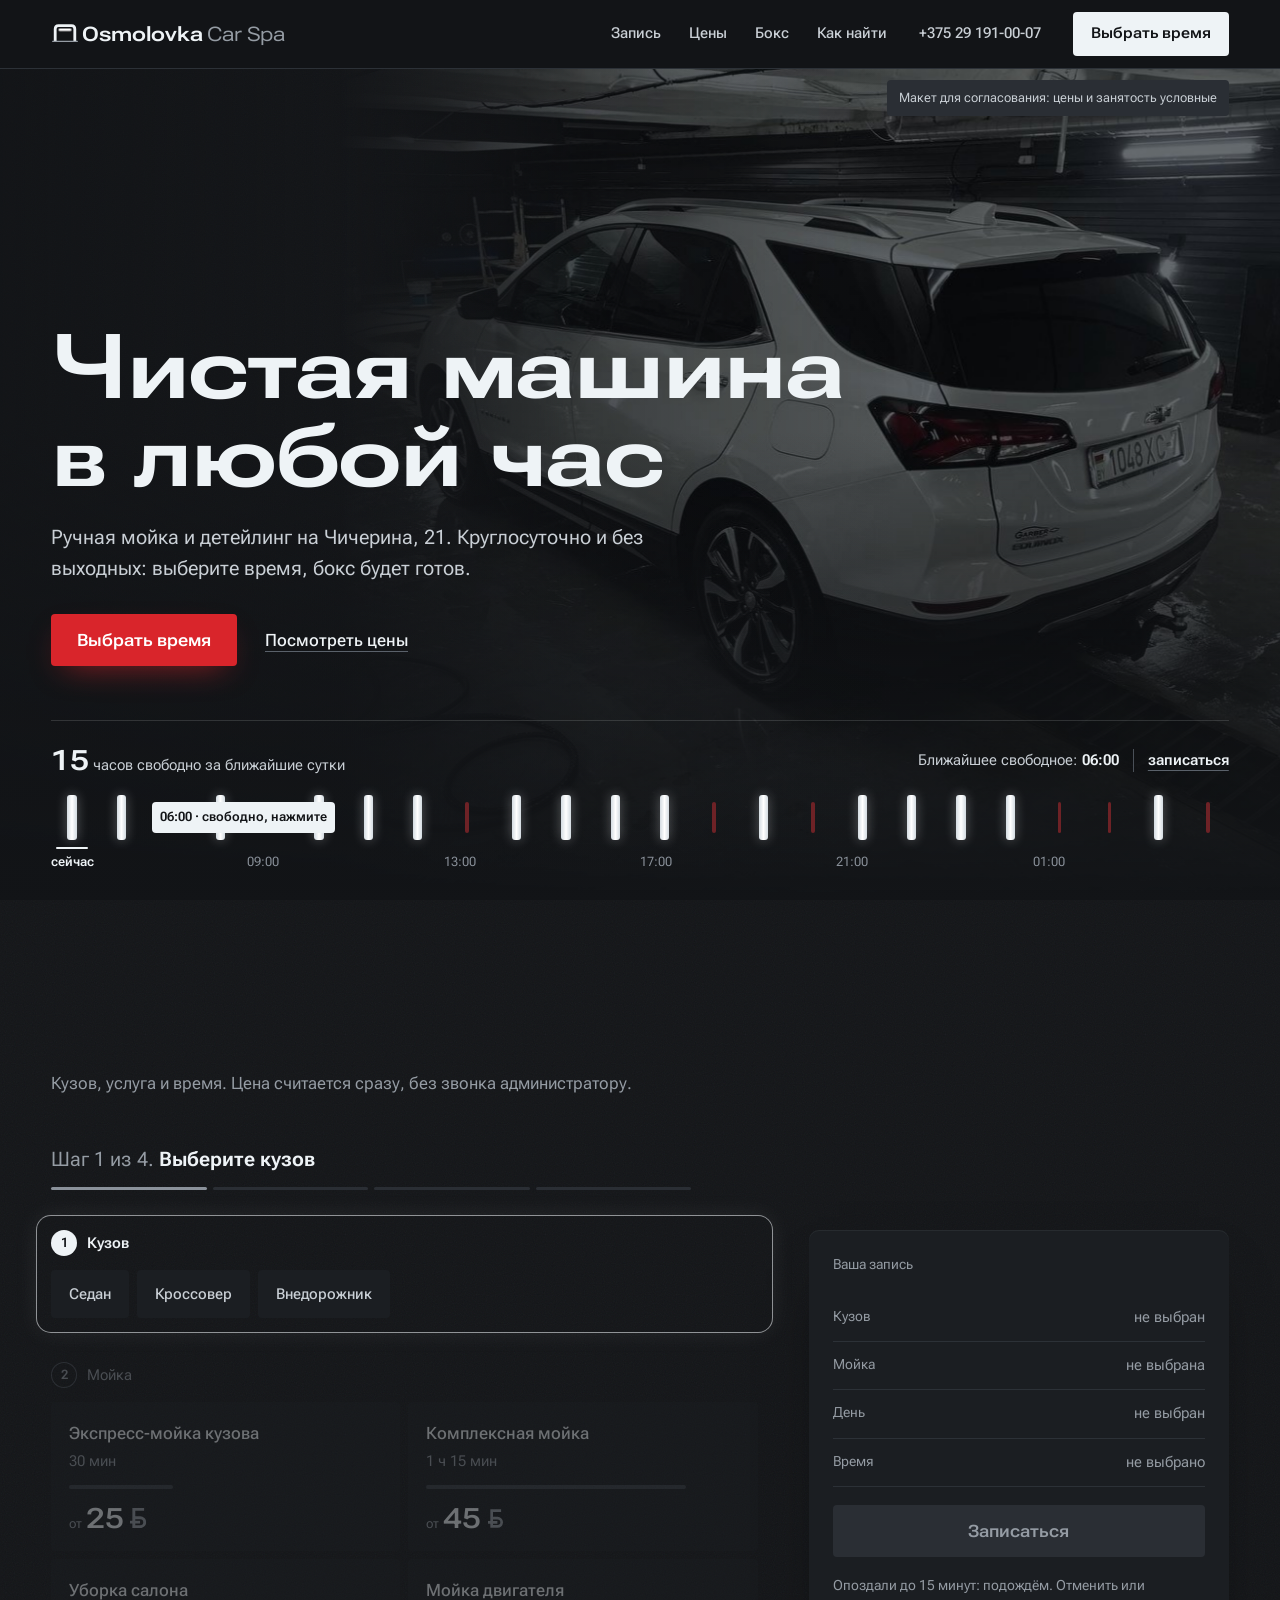
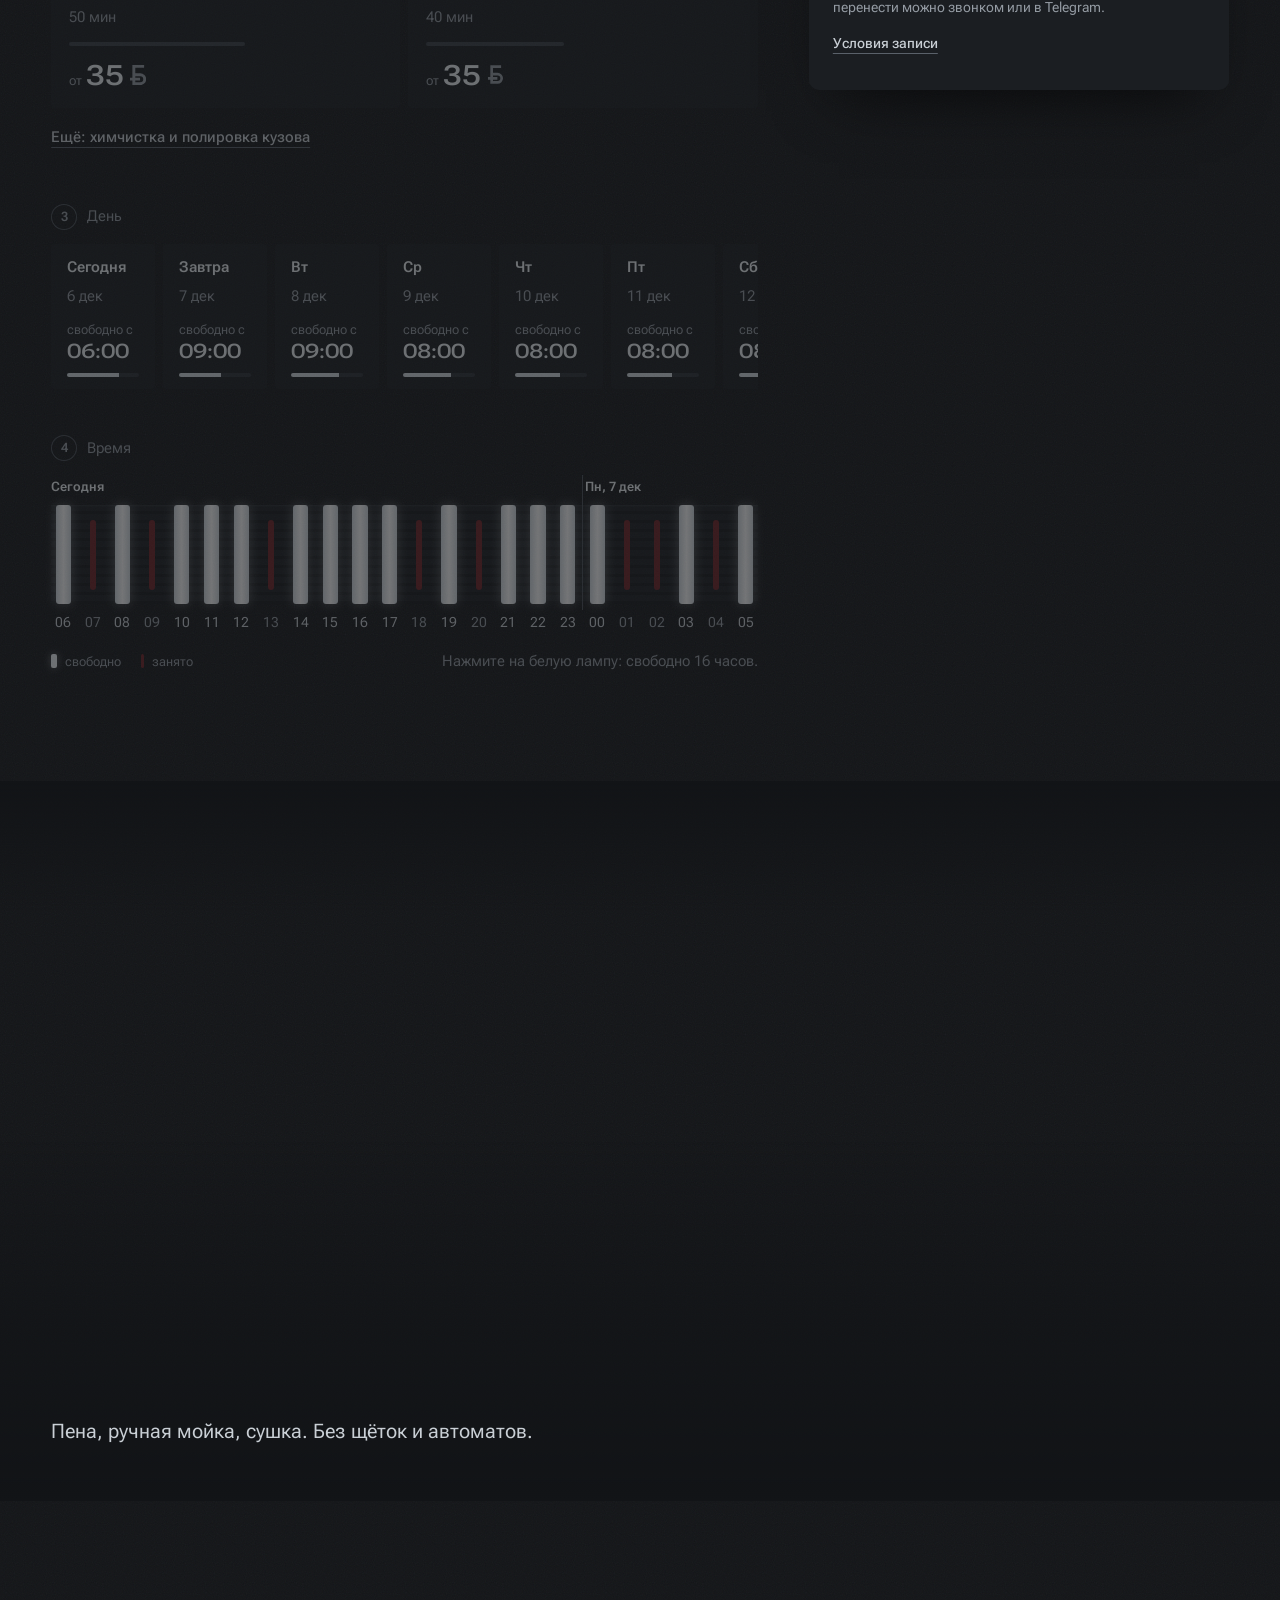
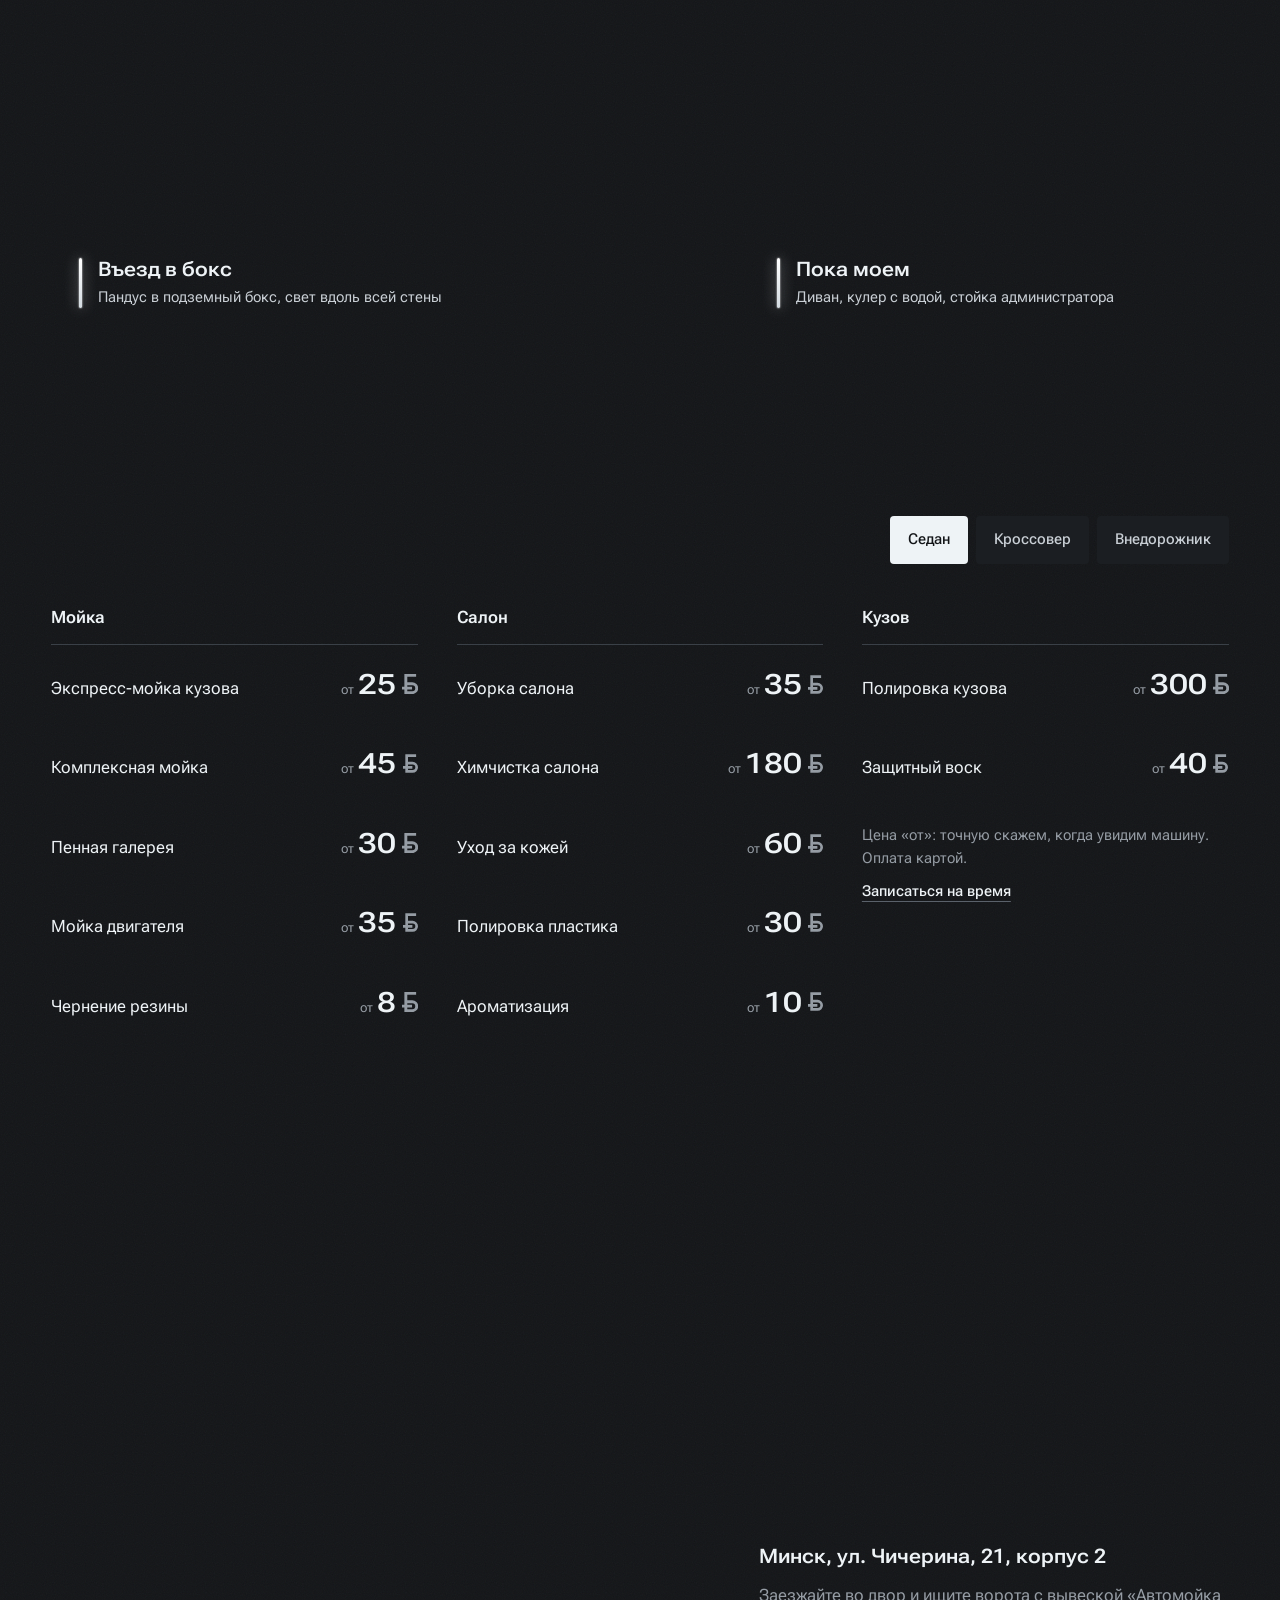
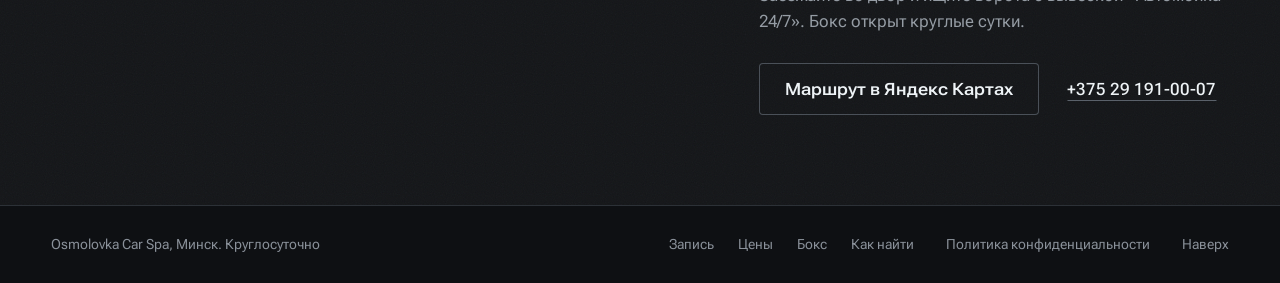
==== commit 261c2199: "показ: osmolovka" ====
--- a/osmolovka/index.html
+++ b/osmolovka/index.html
@@ -8,6 +8,7 @@
 <meta name="description" content="Ручная мойка и детейлинг на Чичерина, 21 в Минске. Круглосуточно. Цены для седана, кроссовера и внедорожника, запись на свободное время онлайн.">
 <meta name="theme-color" content="#121417">
 <link rel="icon" href="favicon.svg" type="image/svg+xml">
+<link rel="apple-touch-icon" href="img/apple-touch-icon.png">
 <link rel="preload" href="fonts/roboto-flex-cyrillic.woff2" as="font" type="font/woff2" crossorigin>
 <link rel="stylesheet" href="osm.css">
 <link rel="stylesheet" href="phone.css">
@@ -15,7 +16,7 @@
 <body>
 
 <header class="bar" data-bar>
-  <a class="bar__name" href="#top" aria-label="Osmolovka Car Spa, наверх"><span class="mark" aria-hidden="true">Osmo<i class="mark__l"></i>ovka</span> <span class="bar__sub" aria-hidden="true">Car Spa</span></a>
+  <a class="bar__name" href="#top" aria-label="Osmolovka Car Spa, наверх"><span class="mark" aria-hidden="true"><svg class="mark__box" viewBox="0 0 100 100" aria-hidden="true" focusable="false"><path class="box-door" d="M15 80V36Q15 24 27 24H73Q85 24 85 36V80"/><rect class="box-lamp" x="27" y="34" width="46" height="9" rx="4.5"/><path class="box-floor" d="M6 80H94"/></svg>Osmolovka</span> <span class="bar__sub" aria-hidden="true">Car Spa</span></a>
   <nav class="bar__nav" aria-label="Разделы">
     <a href="#zapis">Запись</a>
     <a href="#ceny">Цены</a>
@@ -123,7 +124,7 @@
           <p class="confirm__law">Нажимая «Подтвердить запись», вы соглашаетесь с <a class="link" href="privacy.html">политикой обработки персональных данных</a>.</p>
         </form>
         <div class="done" data-done hidden role="status">
-          <p class="done__title"><i class="done__tube" aria-hidden="true"></i>Записали</p>
+          <p class="done__title"><svg class="done__box" viewBox="0 0 100 100" aria-hidden="true" focusable="false"><path class="box-door" d="M15 80V36Q15 24 27 24H73Q85 24 85 36V80"/><rect class="box-lamp" x="27" y="34" width="46" height="9" rx="4.5"/><path class="box-floor" d="M6 80H94"/></svg>Записали</p>
           <p class="done__time num" data-done-time></p>
           <p class="done__when" data-done-when></p>
           <p class="soft">Напомним за час. Перенести или отменить можно по ссылке из сообщения.</p>
--- a/osmolovka/osm.css
+++ b/osmolovka/osm.css
@@ -483,11 +483,24 @@
 .box .box__cap{position:absolute;left:clamp(20px,2.2vw,36px);right:clamp(20px,2.2vw,36px);bottom:clamp(20px,2.2vw,32px);z-index:2;display:grid;grid-template-columns:3px minmax(0,1fr);column-gap:16px;row-gap:6px;align-items:center;font-size:15px;color:#C9CFD5}
 .box__cap b{font-weight:600;font-variation-settings:var(--wide-mid);font-size:20px;line-height:1.15;color:var(--lamp)}
 .box__cap span{grid-column:2;line-height:1.4;text-wrap:balance}
+.box__side--b .box__img::before{height:62%;background:linear-gradient(0deg,rgba(18,20,23,.96) 0%,rgba(18,20,23,.88) 34%,rgba(18,20,23,0) 100%)}   /* холл — самый светлый кадр: подпись была ≈3:1 (АД круг 10) */
 .box__tube{grid-row:1/span 2;align-self:stretch;width:3px;border-radius:2px;background:linear-gradient(180deg,#fff,#D3DBE1);box-shadow:0 0 14px rgba(238,243,246,.55),0 0 2px #fff}
 @media (hover:hover) and (pointer:fine){
   .box__tube{transition:box-shadow .3s cubic-bezier(.23,1,.32,1)}
   .box figure:hover .box__tube{box-shadow:0 0 22px rgba(238,243,246,.85),0 0 3px #fff}
 }
+
+/* ===== знак «Бокс» (выбор разработчика 08.11.2026): проём бокса, свет под потолком, пол ===== */
+.box-door{fill:none;stroke:currentColor;stroke-width:9;stroke-linecap:butt}   /* ножки проёма стоят на полу, не торчат ниже */
+.box-floor{fill:none;stroke:var(--steel);stroke-width:4;stroke-linecap:round}
+.box-lamp{fill:#fff;filter:drop-shadow(0 0 3px rgba(238,243,246,.85))}
+.mark__box{display:inline-block;width:1.4em;height:1.4em;margin-right:.16em;vertical-align:-.32em;overflow:visible}
+.mark__box .box-door{stroke-width:10}.mark__box .box-lamp{filter:none}   /* в шапке ~26 px: без ореола (муть), рамка толще — АД круг 10 */
+.mark__box .box-lamp{transition:filter .3s cubic-bezier(.23,1,.32,1)}
+.bar__name:hover .mark__box .box-lamp{filter:drop-shadow(0 0 6px rgba(238,243,246,1)) drop-shadow(0 0 2px #fff)}
+.mo .mark__box .box-lamp{animation:strikeOn .6s steps(1,end) .35s both}   /* свет в боксе загорается при входе, один раз */
+.done__box{width:34px;height:34px;flex:none;overflow:visible}
+.mo .done:not([hidden]) .done__box .box-lamp{animation:strikeOn .5s steps(1,end)}
 
 /* планшет */
 @media (max-width:1080px){
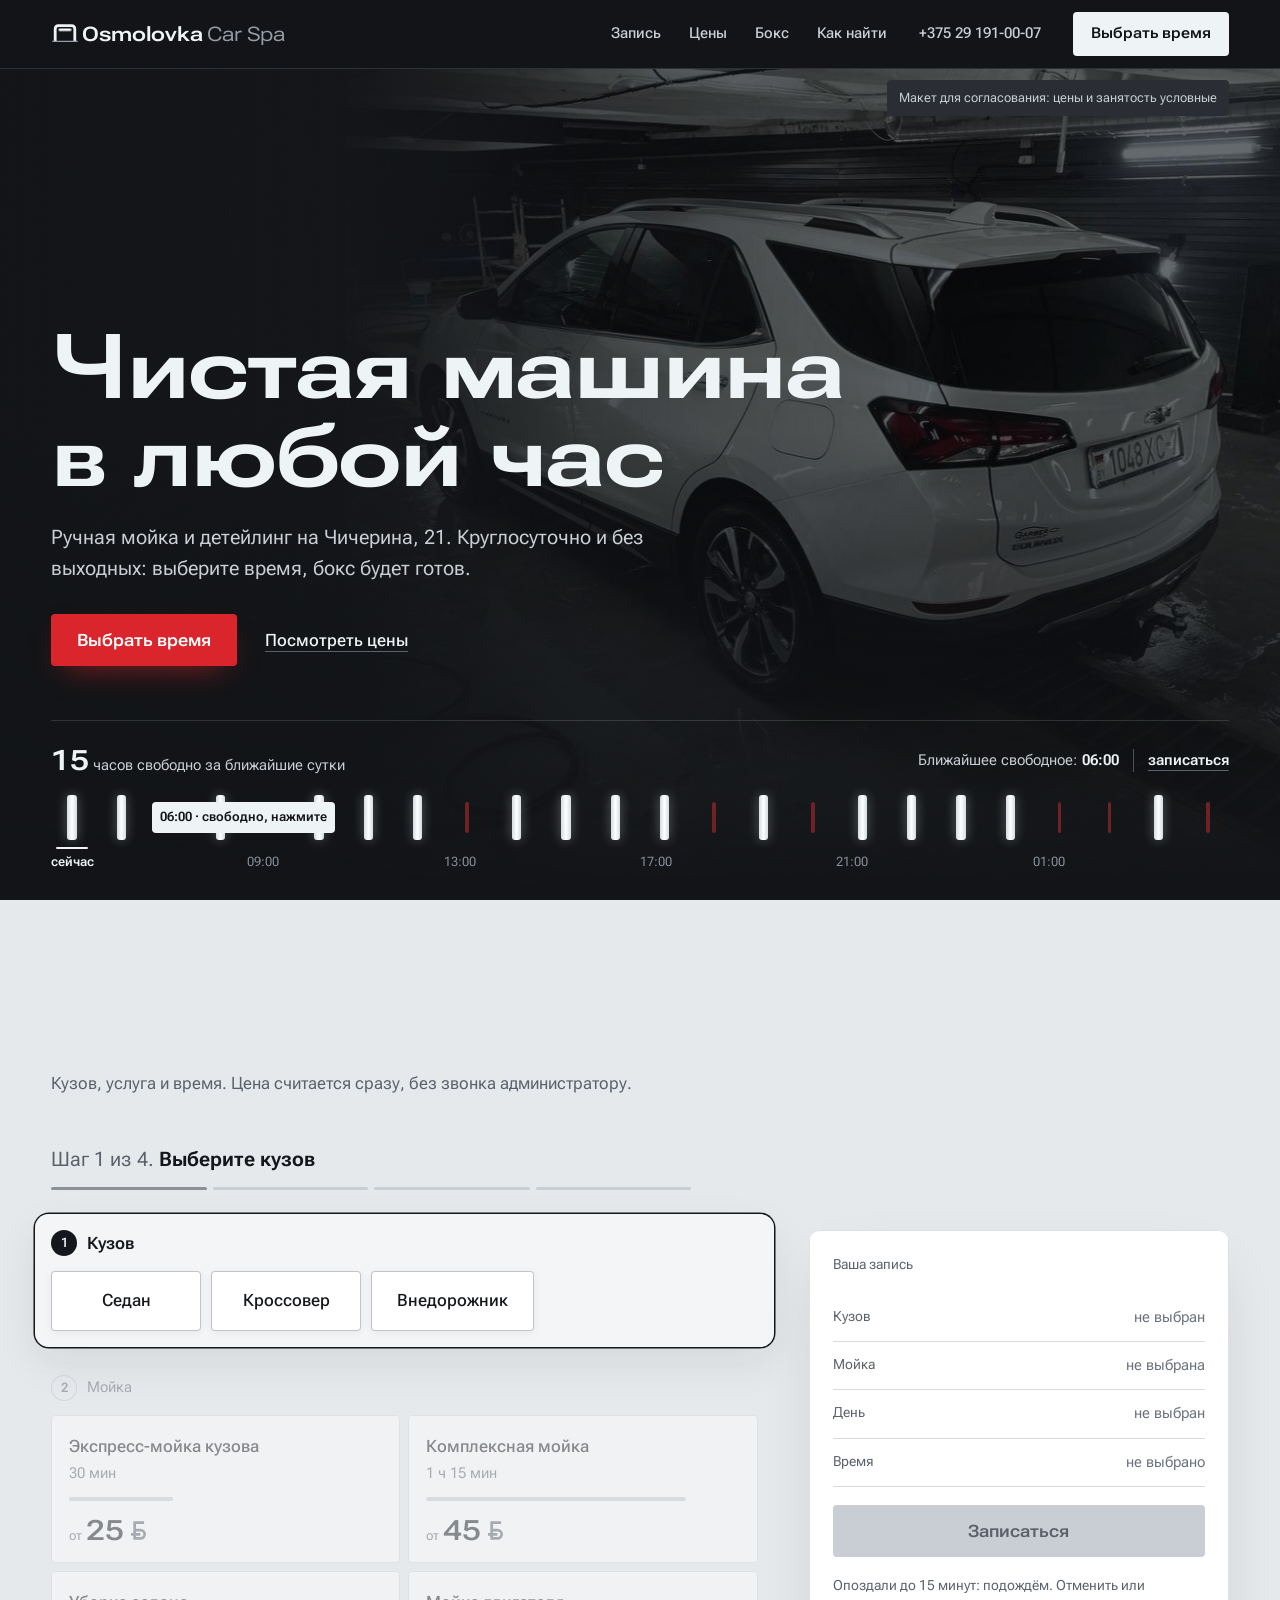
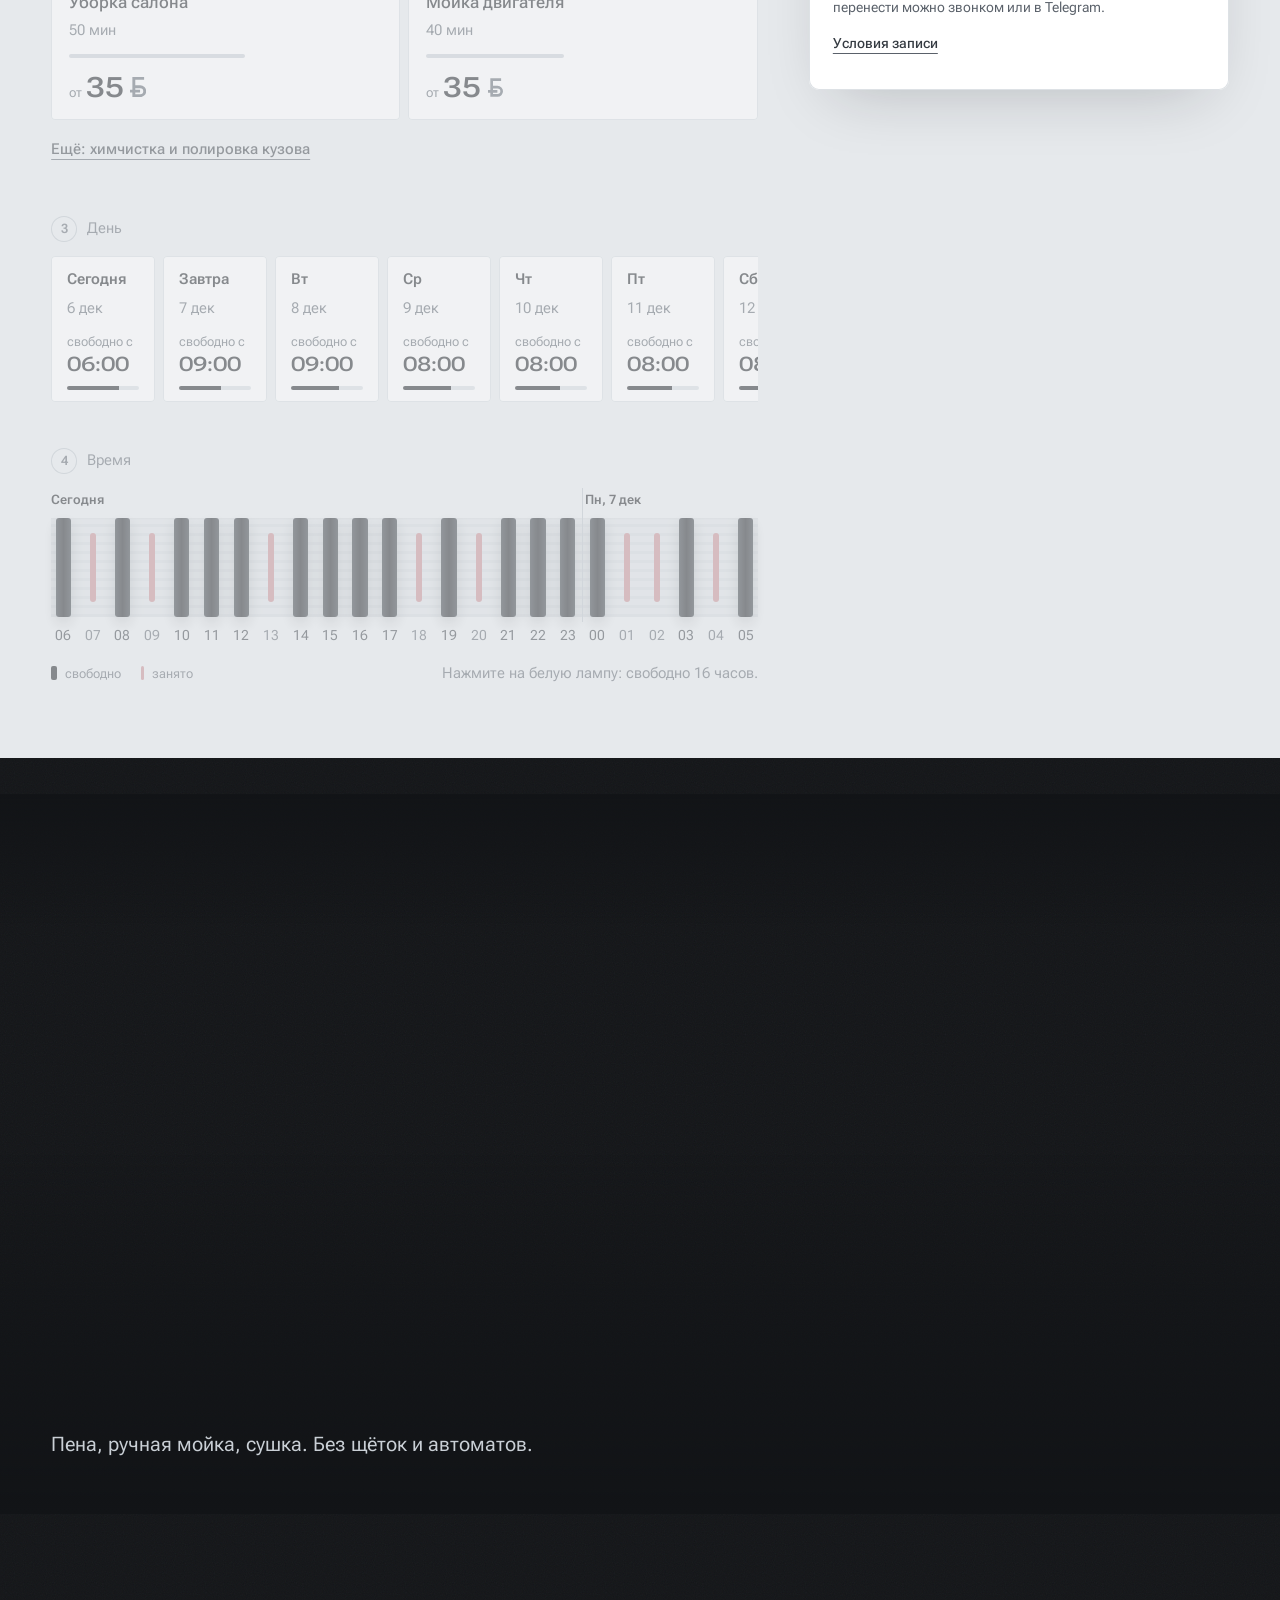
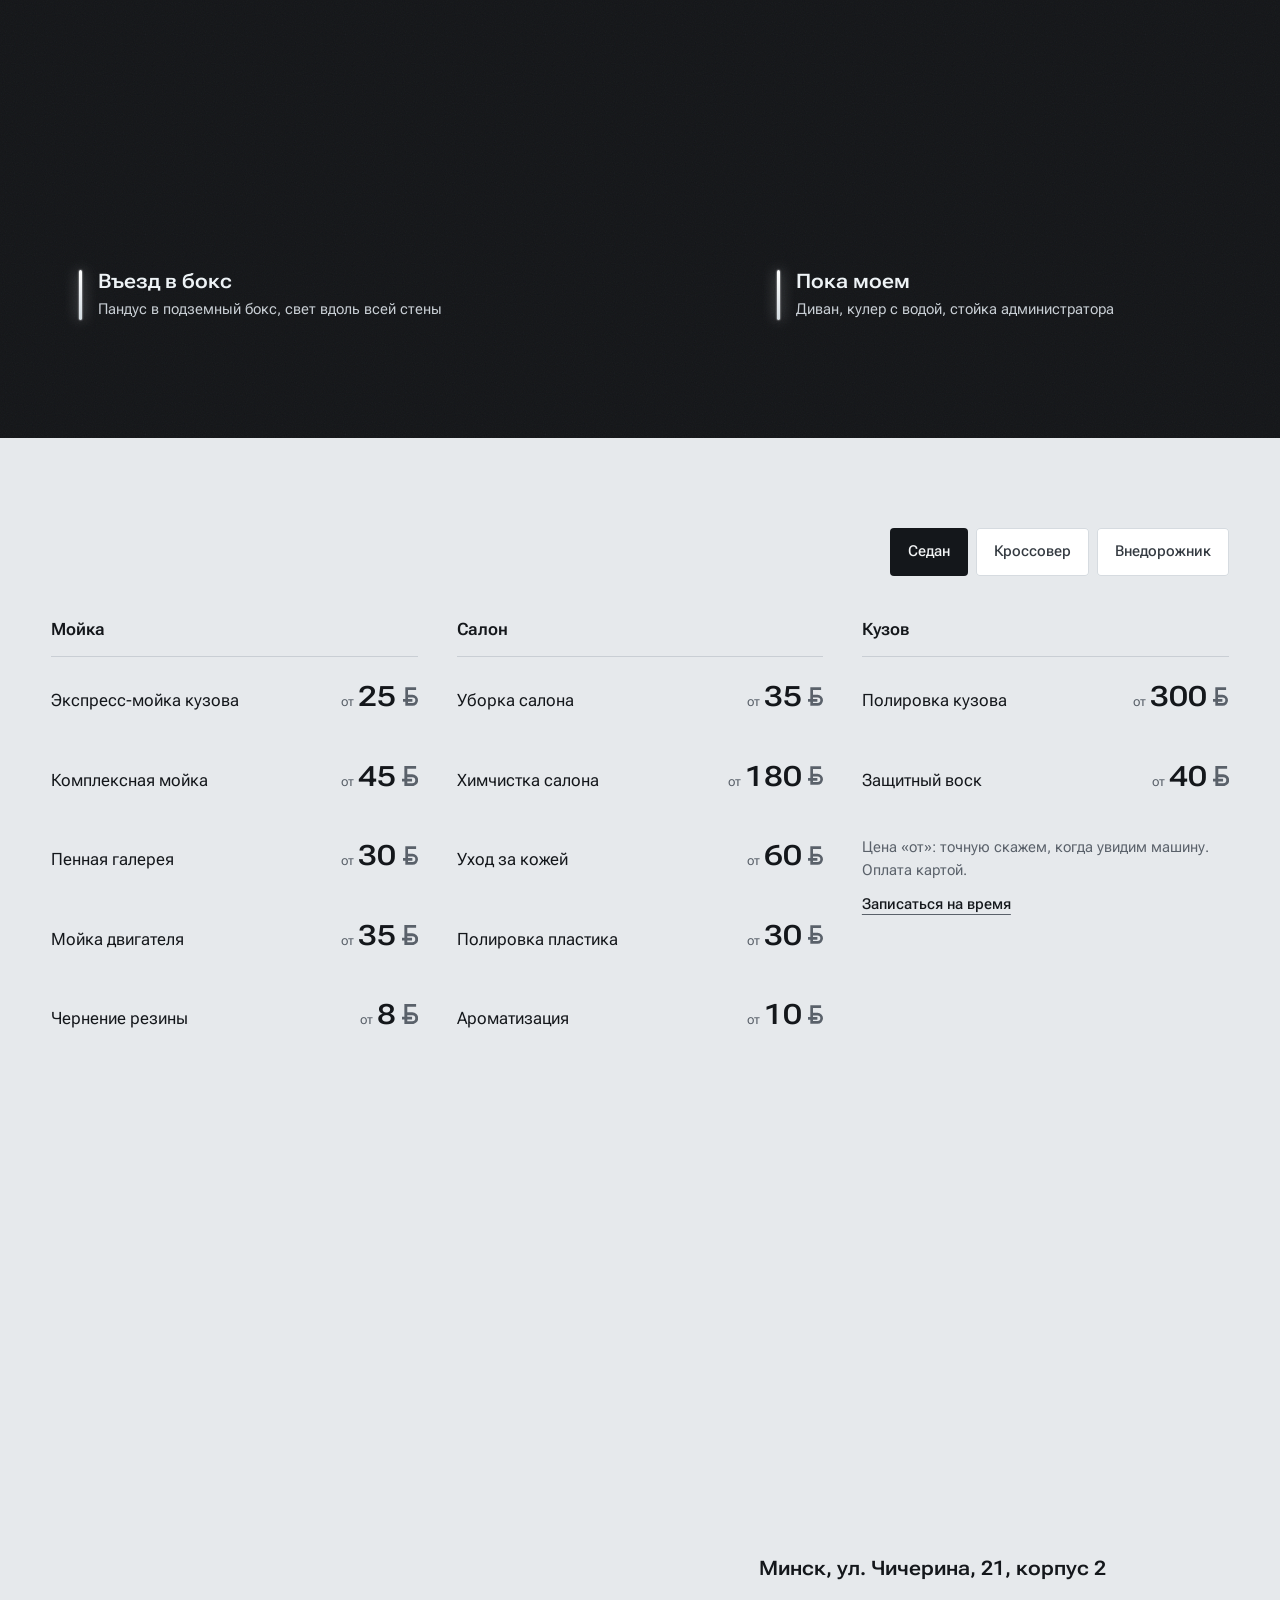
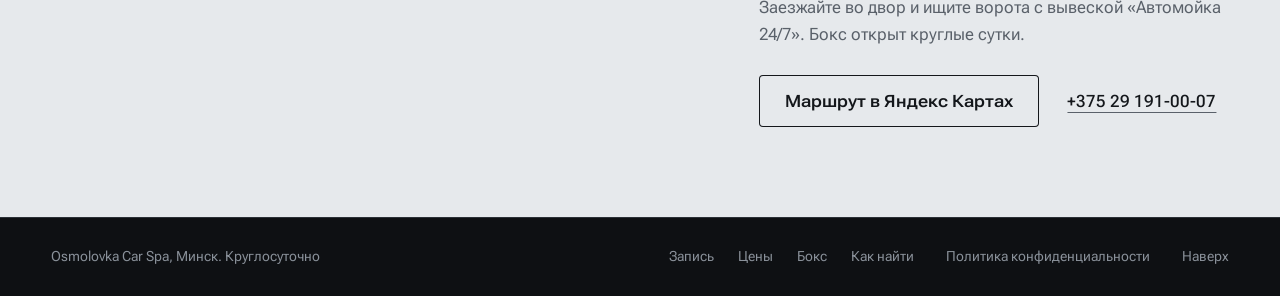
==== commit 1ad56e49: "показ: osmolovka" ====
--- a/osmolovka/index.html
+++ b/osmolovka/index.html
@@ -11,6 +11,7 @@
 <link rel="apple-touch-icon" href="img/apple-touch-icon.png">
 <link rel="preload" href="fonts/roboto-flex-cyrillic.woff2" as="font" type="font/woff2" crossorigin>
 <link rel="stylesheet" href="osm.css">
+<link rel="stylesheet" href="day.css">
 <link rel="stylesheet" href="phone.css">
 </head>
 <body>
--- a/osmolovka/osm.css
+++ b/osmolovka/osm.css
@@ -501,6 +501,22 @@
 .mo .mark__box .box-lamp{animation:strikeOn .6s steps(1,end) .35s both}   /* свет в боксе загорается при входе, один раз */
 .done__box{width:34px;height:34px;flex:none;overflow:visible}
 .mo .done:not([hidden]) .done__box .box-lamp{animation:strikeOn .5s steps(1,end)}
+
+/* ===== шаги записи: закрытые и текущий (слово разработчика 11.11.2026) ===== */
+.pick__val{display:none}   /* выбранное в строке шага — только на телефоне, где сделанный шаг свёрнут; на компьютере выбор виден в карточке справа */
+.pick.is-later{opacity:.28;filter:saturate(0)}
+.pick.is-later button{cursor:not-allowed}
+@media (hover:hover) and (pointer:fine){ .pick.is-later button:hover{background:var(--wall)} }
+.pick.is-now::before{inset:-16px;border-radius:14px;background:rgba(238,243,246,.035);box-shadow:0 0 0 1.5px rgba(238,243,246,.85),0 0 34px rgba(238,243,246,.14),inset 0 1px 0 rgba(255,255,255,.06)}
+.pick.is-now .pick__n{box-shadow:0 0 14px rgba(238,243,246,.75)}
+.pick.is-now .pick__q{font-size:17px}
+.pick.is-nudge::before{animation:pickNudge .9s steps(1,end)}
+@keyframes pickNudge{0%{opacity:.3}20%{opacity:1}35%{opacity:.35}55%{opacity:1}100%{opacity:1}}
+@media (prefers-reduced-motion:reduce){ .pick.is-nudge::before{animation:none} }
+/* кузов — первый и главный выбор: кнопки крупнее, у текущего шага кнопки светлее — видно, куда нажимать */
+.book .pick[data-step="1"] .seg{gap:10px}
+.book .pick[data-step="1"] .seg button{min-height:60px;min-width:150px;padding:0 26px;font-size:17px}
+.pick.is-now .seg button:not([aria-checked="true"]),.pick.is-now .svc button:not([aria-checked="true"]),.pick.is-now .days button:not([aria-checked="true"]){background:var(--wall-2);color:var(--lamp);box-shadow:inset 0 0 0 1px #3A4047}
 
 /* планшет */
 @media (max-width:1080px){
--- a/osmolovka/day.css
+++ b/osmolovka/day.css
@@ -0,0 +1,112 @@
+/* Osmolovka — «день и ночь» (выбор разработчика 11.11.2026, вариант В: партнёр — «сайт хороший, но темноватый»).
+   Первый экран и бокс — ночь с лампами; запись, цены и «как найти» — светлый бетон: читать и выбирать легче, особенно с телефона днём.
+   Те же токены, переопределённые внутри светлых разделов; лампы на светлом — графитовые трубки, выбранное — графит с кольцом. Красный — только у главного действия. */
+.book, .price, .find {
+  --night: #E6E9EC; --wall: #FFFFFF; --wall-2: #F2F4F6; --line: #D6DBE0;
+  --lamp: #14171B; --steel: #5A616A; --dim: #6B727B; --off: #C9CED4; --busy: #D9A7AA;
+  background: #E6E9EC; color: #14171B;
+}
+.book ::selection, .price ::selection, .find ::selection { background: #14171B; color: #F4F6F7; }
+
+/* тексты, что были светло-серыми на графите */
+.book .seg button, .price .seg button, .book .svc__more, .book .card__terms .link, .book .card__rules,
+.book .confirm__alt .link, .book .line:focus-within .line__l, .book .line.is-ok .line__l, .book .done__when { color: #343A41; }
+.book .card__rows dd.is-empty { color: #6B727B; }
+.book .confirm__err, .book .line.is-bad .line__l { color: #B71F25; }
+.book .line.is-bad .line__tube { background: #D9252B; box-shadow: none; }
+
+/* выбранное — графит со светлым текстом: подписи внутри светлеют */
+.book .svc button[aria-checked="true"] .svc__dur, .book .svc button[aria-checked="true"] .svc__price small,
+.book .days button[aria-checked="true"] span, .book .days button[aria-checked="true"] .days__count,
+.book .days button[aria-checked="true"] .days__count small { color: #AEB5BC; }
+.book .days button[aria-checked="true"] .days__count b { color: #F4F6F7; }
+.book .days button[aria-checked="true"] .days__fill { background: linear-gradient(90deg, #F4F6F7 var(--f), #4B525A var(--f)); }
+.book .days__fill { background: linear-gradient(90deg, #14171B var(--f), #D6DBE0 var(--f)); }
+.book .svc__tube { background: #C9CED4; }
+.book .svc button[aria-checked="true"] .svc__tube { background: #F4F6F7; }
+.book .svc button[aria-checked="true"] { box-shadow: 0 10px 28px rgba(20, 23, 27, .18); }
+@media (hover: hover) and (pointer: fine) { .book .svc button:hover .svc__tube { background: #5A616A; } }
+
+.book .seg button[aria-checked="true"], .price .seg button[aria-checked="true"] { color: #F4F6F7; }   /* выбранный кузов: светлый текст на графите (линт: контраст 1,56) */
+/* плитки и кнопки — белые на бетоне, тонкий край вместо свечения */
+.book .seg button, .book .svc button, .book .days button, .price .seg button { box-shadow: inset 0 0 0 1px #D6DBE0; }
+.book .seg button[aria-checked="true"], .book .svc button[aria-checked="true"], .book .days button[aria-checked="true"], .price .seg button[aria-checked="true"] { box-shadow: none; }
+.book .pick.is-now .seg button:not([aria-checked="true"]), .book .pick.is-now .svc button:not([aria-checked="true"]),
+.book .pick.is-now .days button:not([aria-checked="true"]) { background: #FFFFFF; color: #14171B; box-shadow: inset 0 0 0 1px #BFC5CC, 0 2px 8px rgba(20, 23, 27, .06); }
+@media (hover: hover) and (pointer: fine) {
+  .book .seg button:hover, .book .svc button:hover, .book .days button:hover, .price .seg button:hover { background: #F7F8F9; color: #14171B; }
+}
+
+/* шаги: рамка текущего шага графитом, номер шага — графитовый кружок */
+.book .pick { isolation: isolate; }
+.book .pick::before { z-index: -1; box-shadow: 0 0 0 1px rgba(20, 23, 27, .45); }   /* подложка шага — под кнопками: белая на светлом закрывала их и всё бледнело */
+.book .pick.is-now::before { background: rgba(255, 255, 255, .55); box-shadow: 0 0 0 1.5px #14171B, 0 16px 40px rgba(20, 23, 27, .08); }
+.book .pick__n { box-shadow: inset 0 0 0 1px #B9C0C7; }
+.book .pick.is-now .pick__n { box-shadow: none; }
+.book .pick.is-done .pick__n { background: #D6DBE0; color: #14171B; }
+.book .pick.is-later { opacity: .45; filter: none; }
+.book .prog__bar i.is-now { background: #8A919A; }
+
+/* сутки лампами на светлом: стена — светлый рифлёный металл, свободный час — графитовая трубка, занятый — тонкая блёклая красная */
+.book .hours { background: linear-gradient(180deg, rgba(20, 23, 27, .06), rgba(20, 23, 27, 0) 2px) 0 30px/100% var(--th) no-repeat,
+  repeating-linear-gradient(180deg, #DCE0E4 0 6px, #D2D7DC 6px 9px) 0 30px/100% var(--th) no-repeat; }
+.book .hr.is-free .hr__tube { background: linear-gradient(90deg, #2E343B, #14171B 50%, #2E343B); box-shadow: 0 6px 14px rgba(20, 23, 27, .22); }
+.book .hr.is-span .hr__tube { background: #14171B; box-shadow: 0 6px 16px rgba(20, 23, 27, .28); }
+.book .hr.is-pick .hr__tube { background: #14171B; box-shadow: 0 0 0 2px #E6E9EC, 0 0 0 4px #14171B, 0 8px 22px rgba(20, 23, 27, .3); }
+.book .hr.is-free, .book .hr.is-free .hr__n { color: #343A41; }
+.book .hr.is-pick .hr__n { color: #14171B; }
+.book .hr.is-midnight::after { background: #B9C0C7; }
+.book .legend__free { box-shadow: none; }
+
+/* карточка «Ваша запись» — белый лист с мягкой тенью */
+.book .card { background: #FFFFFF; box-shadow: 0 24px 60px -24px rgba(20, 23, 27, .22), inset 0 0 0 1px #DDE1E5; }
+.book .card__lane { background: repeating-linear-gradient(180deg, #E3E7EA 0 4px, #DADFE3 4px 6px); }
+.book .card__lane i { background: #A9B0B7; }
+.book .card__lane i.on { background: #14171B; box-shadow: none; }
+
+/* форма: поля линией, линия загорается графитом */
+.book .line input::placeholder { color: #8A919A; }
+.book .line::after { background: #C9CED4; }
+.book .line__tube, .book .line.is-ok .line__tube { box-shadow: none; }
+.book .field input { border-color: #C9CED4; background: #FFFFFF; }
+
+/* «Записали»: знак и трубка графитом */
+.book .done { box-shadow: inset 0 0 0 1px #D6DBE0; }
+.book .done__tube { background: #14171B; box-shadow: none; }
+.book .done__box .box-lamp { fill: #14171B; filter: none; }
+.book .done__box .box-floor { stroke: #8A919A; }
+
+/* цены: линии и трубка строки графитом */
+.price .pg__h { border-bottom-color: #C9CED4; }
+.price .pg__row + .pg__row { border-top-color: #D6DBE0; }
+.price .pg__row::before { box-shadow: none; }
+
+/* как найти: фото ворот остаётся ночным кадром — окно в ночь на светлой стене */
+.find .btn--line { box-shadow: inset 0 0 0 1px #14171B; }
+.find .find__photo { box-shadow: 0 24px 60px -28px rgba(20, 23, 27, .45); }
+
+/* полоса итога на телефоне — белая */
+@media (max-width: 1080px) {
+  .book .card:not(.is-form):not(.is-done) { background: #FFFFFF; box-shadow: 0 -1px 0 #D6DBE0, 0 -14px 30px rgba(20, 23, 27, .10); }
+}
+
+/* знак рубля на выбранной (графитовой) плитке — светлый, как подпись «от» */
+.book [aria-checked="true"] .rub { color: #AEB5BC; }
+
+/* ===== круг 11 арт-директора ===== */
+/* 1. надписи на фото внутри дневных разделов — ночные: «Открыто круглосуточно» на кадре ворот была тёмной на тёмном (≈1,2:1) */
+.find .find__open { color: #EEF3F6; }
+/* лампы на свету: выбранное горит — графитовая трубка с белым светящимся сердечником, у выбранных плиток полосы светятся */
+.book .hr.is-pick .hr__tube { background: linear-gradient(90deg, #14171B 0 30%, #FFFFFF 30% 70%, #14171B 70%); box-shadow: 0 0 0 2px #E6E9EC, 0 0 0 4px #14171B, 0 8px 22px rgba(20, 23, 27, .3); }
+.book .svc button[aria-checked="true"] .svc__tube, .book .days button[aria-checked="true"] .days__fill { box-shadow: 0 0 8px rgba(255, 255, 255, .55); }
+/* занятые часы — не светлее #D9A3A5: на бетоне пропадали (≈1,5:1) */
+.book, .price, .find { --busy: #C4868B; }
+/* политика — тоже день: текст на бетоне, шапка и подвал ночные */
+html:has(.doc) { background: #E6E9EC; }
+.page .doc { --night: #E6E9EC; --wall: #FFFFFF; --wall-2: #F2F4F6; --line: #D6DBE0; --lamp: #14171B; --steel: #5A616A; --off: #C9CED4; color: #14171B; }
+body.page:has(.doc) { background: #E6E9EC; }
+.page .doc p, .page .doc li, .page .policy-table td { color: #343A41; }
+.page .doc .ph { box-shadow: inset 0 -1px 0 #8A919A; }
+.page .doc a:not(.btn) { text-decoration-color: #9AA1A9; }
+.page .policy-table th { border-bottom-color: #C9CED4; }
+.page .doc .toc a[aria-current]::before { box-shadow: none; }
--- a/osmolovka/phone.css
+++ b/osmolovka/phone.css
@@ -48,3 +48,82 @@
   .box__cap span { display: none; }   /* фото на телефоне шириной ~170 px: описание закрывало кадр, остаётся название */
   .box__img::before { height: 50%; }
 }
+
+/* кузов на телефоне: три кнопки в ряд по ширине экрана (крупные кнопки компьютера, 150 px, уводили страницу вбок до 498 px — 11.11) */
+@media (max-width: 760px) {
+  .book .pick[data-step="1"] .seg { display: grid; grid-template-columns: repeat(3, minmax(0, 1fr)); gap: 8px; }
+  .book .pick[data-step="1"] .seg button { min-width: 0; min-height: 52px; padding: 0 6px; font-size: 15px; }
+}
+
+/* 360 px: «Внедорожник» вылезал из кнопки (device_sweep 11.11) — на самых узких телефонах кегль кнопок кузова 14, поля уже */
+@media (max-width: 380px) {
+  .seg button { font-size: 14px; padding: 0 4px; letter-spacing: -.01em; }
+}
+
+/* время на телефоне — весь день сеткой (вариант А, 11.11.2026): часы выбранного дня кнопками по четыре по частям суток, ночь свёрнута */
+@media (max-width: 760px) {
+  .hours.hours--grid { display: grid; grid-template-columns: minmax(0, 1fr); gap: 4px; padding: 0; background: none; overflow: visible; margin: 0; }   /* одна колонка: компьютерная лента задаёт 24, кнопки сжимались до нуля */
+  .hg__h { display: flex; justify-content: space-between; align-items: baseline; margin: 14px 0 8px; font-size: 14px; color: var(--steel); }
+  .hg__h b { font-size: 15px; font-weight: 600; color: var(--lamp); }
+  .hg__grid { display: grid; grid-template-columns: repeat(4, minmax(0, 1fr)); gap: 8px; }
+  .hc { position: relative; display: flex; align-items: center; justify-content: center; gap: 7px; height: 50px; padding: 0; border: 0; border-radius: var(--r-s);
+    background: var(--wall); color: var(--lamp); font: 600 16px/1 inherit; font-family: inherit; font-variation-settings: "wdth" 125; font-feature-settings: "tnum";
+    box-shadow: inset 0 0 0 1px #BFC5CC; cursor: pointer; touch-action: manipulation; -webkit-user-select: none; user-select: none;
+    transition: background-color .16s, color .16s, transform .12s cubic-bezier(.23, 1, .32, 1); }
+  .hc::before { content: ""; width: 3px; height: 16px; border-radius: 2px; background: var(--lamp); }
+  .hc:active { transform: scale(.96); }
+  .hc.is-busy { background: transparent; color: #9AA1A9; box-shadow: inset 0 0 0 1px #D6DBE0; text-decoration: line-through; text-decoration-color: #C98F93; cursor: default; }
+  .hc.is-busy::before { width: 2px; background: #D9A7AA; }
+  .hc.is-span { background: #3A4047; color: #F4F6F7; box-shadow: none; }
+  .hc.is-span::before { background: #F4F6F7; }
+  .hc.is-pick { background: var(--lamp); color: #F4F6F7; box-shadow: 0 0 0 2px var(--night), 0 0 0 4px var(--lamp); animation: strikeOn .24s steps(1, end); }
+  .hc.is-pick::before { background: #F4F6F7; }
+  .hg__fold { display: flex; justify-content: space-between; align-items: center; width: 100%; min-height: 48px; padding: 0 14px; border: 0; border-radius: var(--r-s);
+    background: var(--wall-2); color: var(--lamp); font: 500 15px/1 inherit; font-family: inherit; box-shadow: inset 0 0 0 1px #D6DBE0; cursor: pointer; }
+  .hg__fold span { font-size: 13px; color: var(--steel); }
+  .pick[data-step="4"] .legend { display: none; }
+}
+
+/* телефон: сделанный шаг — строкой, будущие — тусклой строкой, видна только текущая работа (разбор телефона 11.11.2026) */
+@media (max-width: 760px) {
+  .pick__val { display: inline; margin-left: auto; font-weight: 600; color: var(--lamp); max-width: 55%; overflow: hidden; text-overflow: ellipsis; white-space: nowrap; }
+  .pick.is-done:not(.is-open) > :not(.pick__q) { display: none; }
+  .pick.is-done .pick__q { min-height: 44px; margin-bottom: 0; cursor: pointer; }
+  .pick.is-done:not(.is-open) .pick__q::after { content: "Изменить"; margin-left: 12px; font-size: 14px; font-weight: 500; color: var(--steel); text-decoration: underline; text-underline-offset: 3px; }
+  .pick.is-done.is-open .pick__q { margin-bottom: 12px; }
+  .pick.is-later > :not(.pick__q) { display: none; }
+  .pick.is-later .pick__q { margin-bottom: 0; }
+  .pick.is-later { opacity: .55; }
+  .book__col { gap: 10px; }
+  .pick.is-done:not(.is-open), .pick.is-later { padding-top: 2px; padding-bottom: 2px; }
+  /* полоса итога: серую кнопку «Записаться» не показываем, пока записаться нельзя — строка шага на всю ширину */
+  .card:not(.is-form):not(.is-done) [data-go]:disabled { display: none; }
+  .card:not(.is-form):not(.is-done):has([data-go]:disabled) { grid-template-columns: 1fr; }
+  /* фото бокса — лентой крупных кадров вбок, подпись с описанием снова видна */
+  .box__pair { display: grid; grid-auto-flow: column; grid-auto-columns: 84%; grid-template-columns: none; gap: 10px; overflow-x: auto; scroll-snap-type: x mandatory;
+    scroll-padding-inline: 16px; scrollbar-width: none; overscroll-behavior-x: contain; }
+  .box__pair::-webkit-scrollbar { display: none; }
+  .box__pair figure { scroll-snap-align: start; }
+  .box__pair img { height: min(52svh, 420px); }
+  .box__cap span { display: block !important; }
+}
+
+/* ===== круг 11 арт-директора, телефон ===== */
+@media (max-width: 760px) {
+  /* 2. рамка текущего шага — в отступах экрана, а не по краям (компьютерное inset:-16px выводило её на x=0) */
+  .pick.is-now::before { inset: 0; }
+  /* 4. полоса итога — только когда есть цена (мойка выбрана); до этого она дублирует заголовок шага; без пустого светлого хвоста под ней */
+  .book.is-early .card:not(.is-form):not(.is-done) { display: none; }
+  .book { padding-bottom: 24px; }
+  .hc.is-pick::before { box-shadow: 0 0 8px rgba(255, 255, 255, .8); }
+}
+
+/* запись на телефоне стала короче (шаги свёрнуты) — раздел не ниже экрана, иначе внизу выглядывает фото бокса (жалоба разработчика 08.11, робот простоты) */
+@media (max-width: 760px) {
+  .book { min-height: 100vh; min-height: 100svh; }
+}
+
+/* 360 px: кузов в записи — тот же кегль 14, что в ценах (правило кузова сильнее общего .seg button) */
+@media (max-width: 380px) {
+  .book .pick[data-step="1"] .seg button { font-size: 14px; padding: 0 4px; letter-spacing: -.01em; }
+}
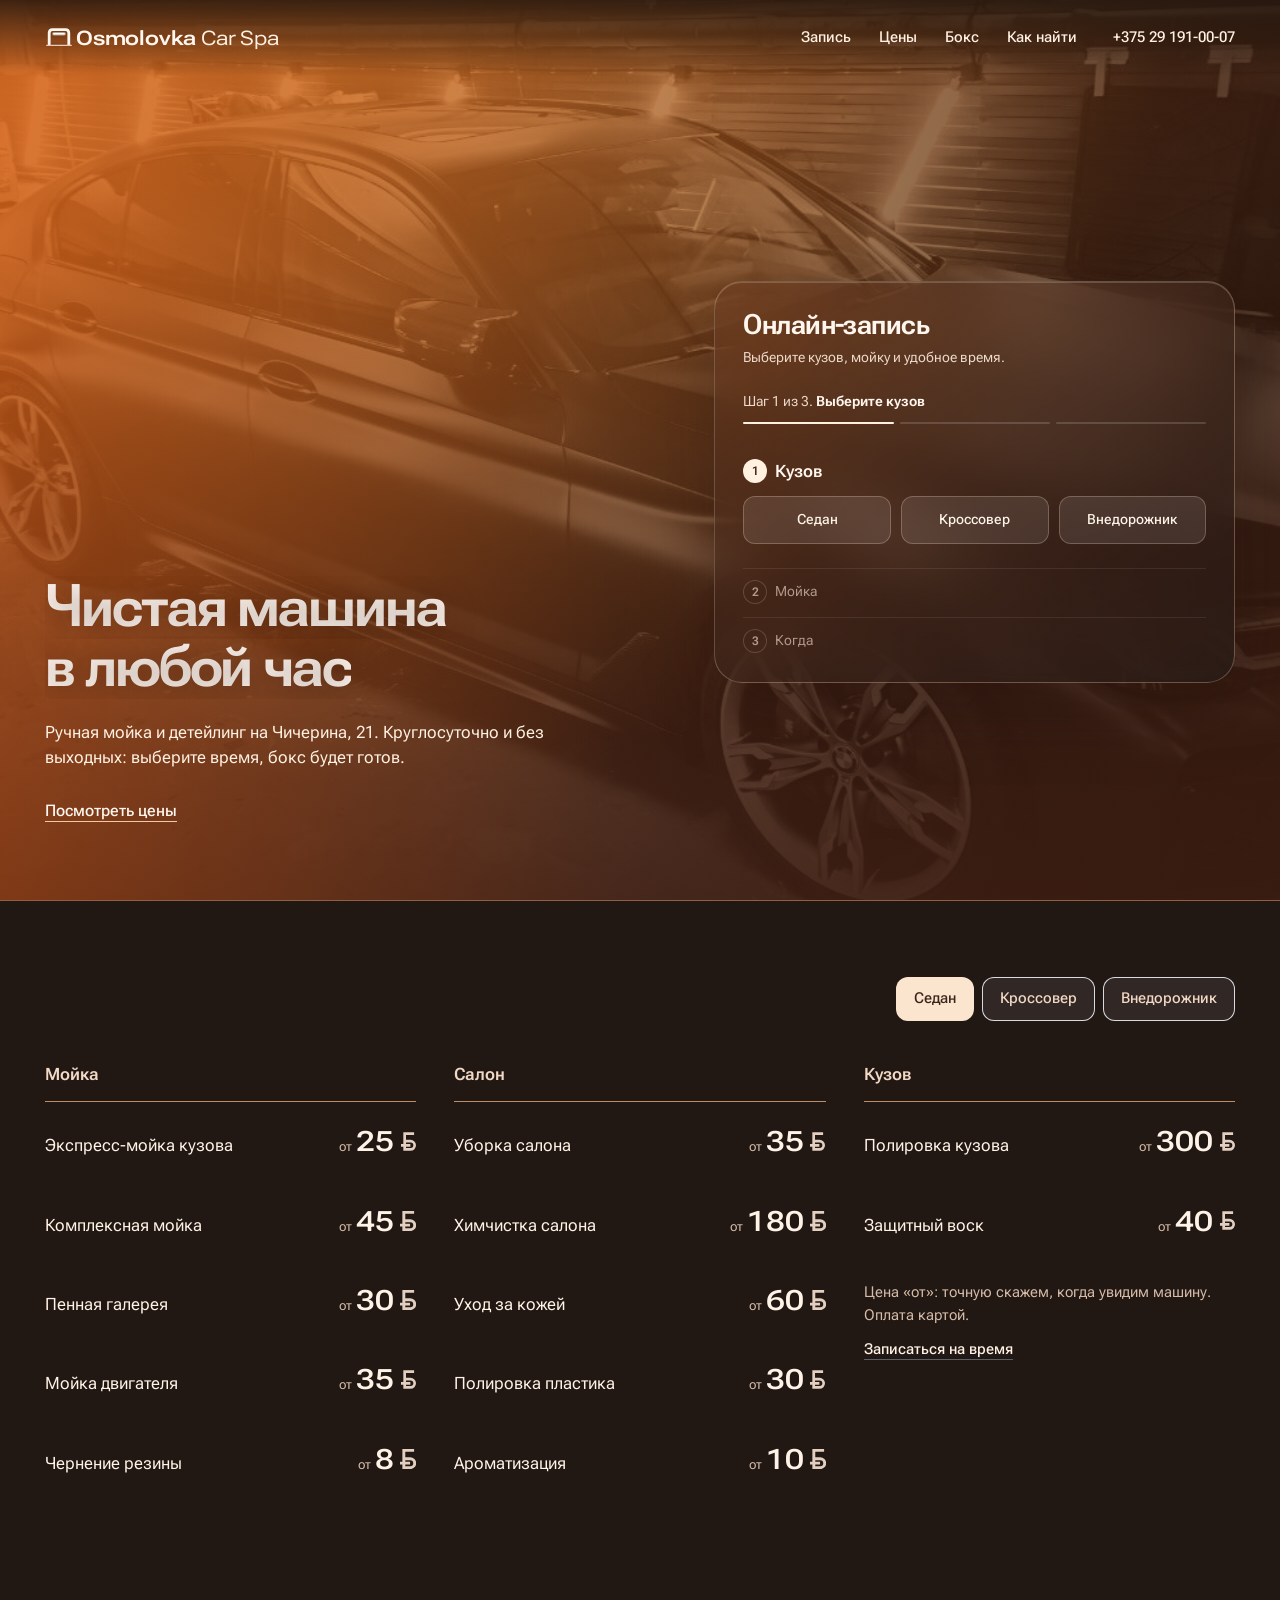
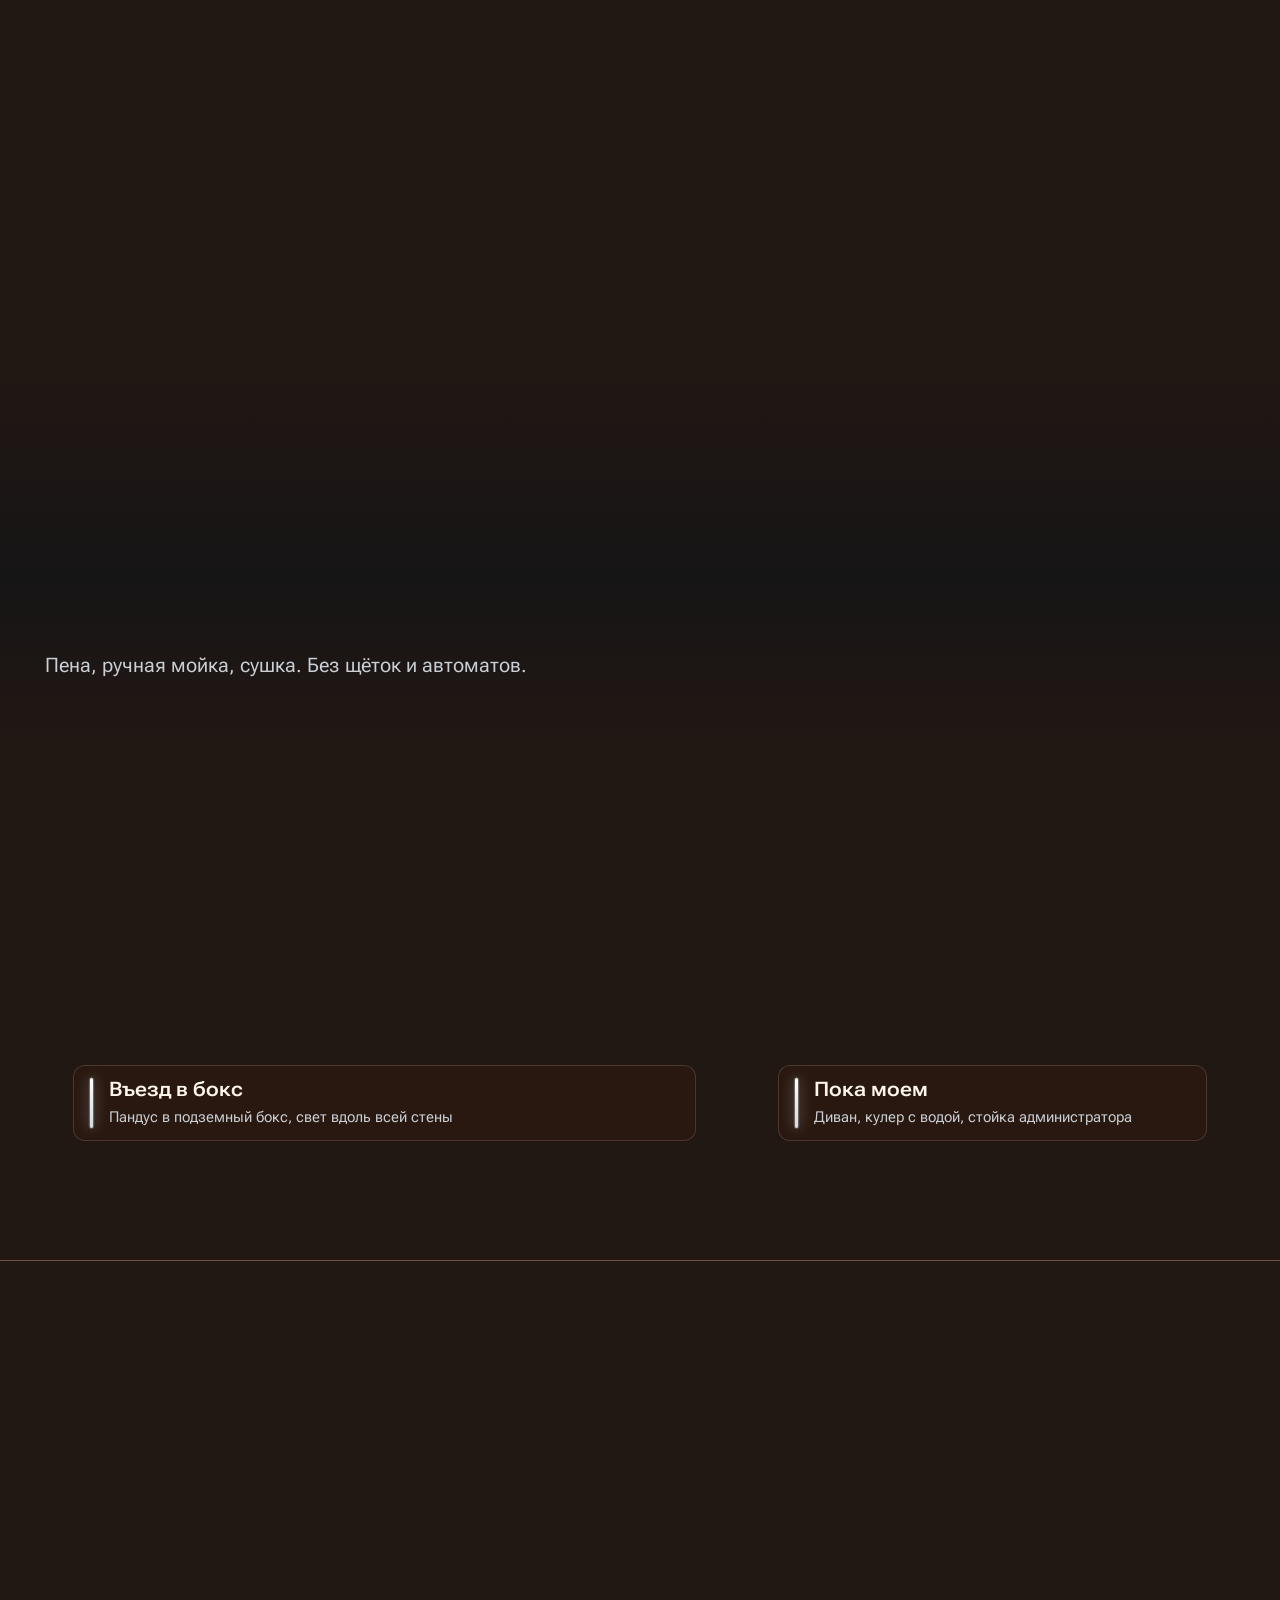
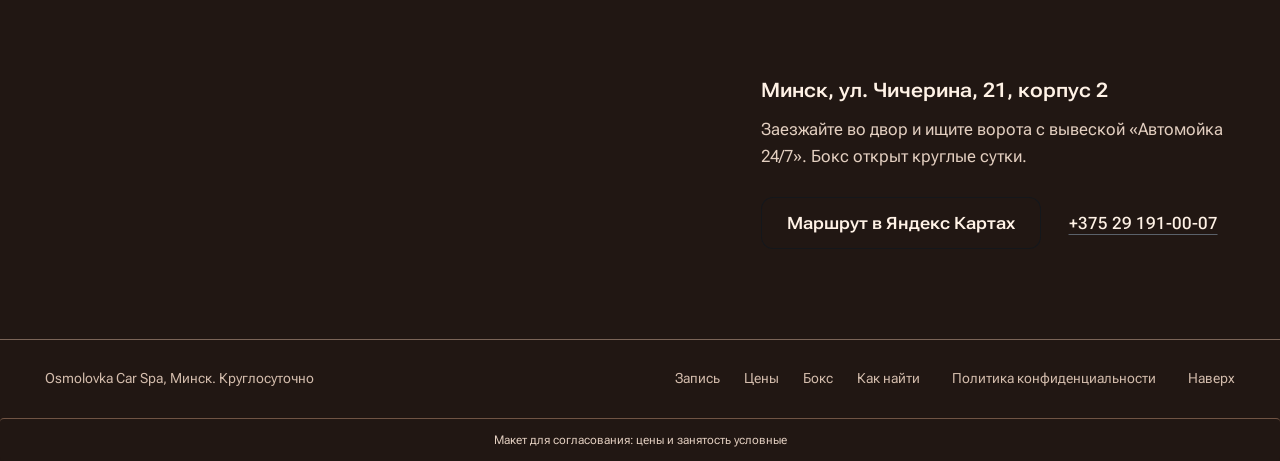
==== commit 813e884e: "Osmolovka №2: запись в первом экране, цены следом, оранжевое стекло" ====
--- a/osmolovka/index.html
+++ b/osmolovka/index.html
@@ -6,13 +6,14 @@
 <meta name="viewport" content="width=device-width, initial-scale=1, viewport-fit=cover">
 <title>Osmolovka Car Spa: ручная мойка в центре Минска, круглосуточно</title>
 <meta name="description" content="Ручная мойка и детейлинг на Чичерина, 21 в Минске. Круглосуточно. Цены для седана, кроссовера и внедорожника, запись на свободное время онлайн.">
-<meta name="theme-color" content="#121417">
+<meta name="theme-color" content="#522412">
 <link rel="icon" href="favicon.svg" type="image/svg+xml">
 <link rel="apple-touch-icon" href="img/apple-touch-icon.png">
 <link rel="preload" href="fonts/roboto-flex-cyrillic.woff2" as="font" type="font/woff2" crossorigin>
 <link rel="stylesheet" href="osm.css">
 <link rel="stylesheet" href="day.css">
 <link rel="stylesheet" href="phone.css">
+<link rel="stylesheet" href="sunset.css?v=edit2">
 </head>
 <body>
 
@@ -31,9 +32,9 @@
 
 <main id="top">
 
-  <section class="hero" data-m="hero" aria-labelledby="hero-title">
+  <section class="hero" data-m="hero" data-phone-long aria-labelledby="hero-title">
     <picture>
-      <source media="(max-width: 760px)" srcset="img/bay-white-dark.jpg" width="1280" height="960">
+      <source media="(max-width: 760px)" srcset="img/bmw-matte.jpg" width="1000" height="964">
       <img class="hero__photo" src="img/bmw-matte.jpg" alt="Чёрный BMW после мойки в боксе Osmolovka Car Spa, по стенам белые лампы" width="1000" height="964" fetchpriority="high">
     </picture>
     <div class="hero__shade" aria-hidden="true"></div>
@@ -45,20 +46,10 @@
         <a class="link" href="#ceny">Посмотреть цены</a>
       </div>
     </div>
-    <div class="day" role="group" aria-label="Свободное время на ближайшие сутки: нажмите на белую лампу, чтобы записаться на этот час">
-      <div class="day__head">
-        <span class="day__free"><b data-free-count>14</b>&nbsp;<span data-free-word>часов</span> свободно за&nbsp;ближайшие сутки</span>
-        <button type="button" class="day__next" data-next-btn>Ближайшее свободное: <b data-next>22:00</b><span class="day__go">записаться</span></button>
-      </div>
-      <div class="lamps lamps--hero" data-lamps="hero"></div>
-      <span class="day__scale" data-day-scale aria-hidden="true"></span>
-    </div>
-  </section>
-
-  <section class="book" id="zapis" aria-labelledby="book-title" data-phone-long>
+  <section class="book" id="zapis" data-compact-booking aria-labelledby="book-title" data-phone-long>
     <div class="book__intro">
-      <h2 id="book-title" class="h2" data-words>Запишитесь за&nbsp;минуту</h2>
-      <p class="soft">Кузов, услуга и время. Цена считается сразу, без звонка администратору.</p>
+      <h2 id="book-title" class="h2">Онлайн-запись</h2>
+      <p class="soft">Выберите кузов, мойку и удобное время.</p>
     </div>
 
     <div class="prog" aria-live="polite">
@@ -133,6 +124,20 @@
       </aside>
     </div>
   </section>
+  </section>
+
+  <section class="price" id="ceny" aria-labelledby="price-title">
+    <div class="price__head">
+      <h2 id="price-title" class="h2" data-words>Цены</h2>
+      <div class="seg seg--small" data-body-seg role="radiogroup" aria-label="Кузов">
+        <button type="button" role="radio" aria-checked="true" data-body="sedan">Седан</button>
+        <button type="button" role="radio" aria-checked="false" data-body="cross">Кроссовер</button>
+        <button type="button" role="radio" aria-checked="false" data-body="suv">Внедорожник</button>
+      </div>
+    </div>
+    <div class="seg price__tabs" data-price-tabs role="tablist" aria-label="Группа услуг"></div>
+    <div class="price__groups" data-price></div>
+  </section>
 
   <section class="box" id="boks" aria-labelledby="box-title">
     <div class="box__stage">
@@ -154,19 +159,6 @@
         <figcaption class="box__cap"><i class="box__tube" aria-hidden="true"></i><b>Пока моем</b><span>Диван, кулер с водой, стойка администратора</span></figcaption>
       </figure>
     </div>
-  </section>
-
-  <section class="price" id="ceny" aria-labelledby="price-title">
-    <div class="price__head">
-      <h2 id="price-title" class="h2" data-words>Цены</h2>
-      <div class="seg seg--small" data-body-seg role="radiogroup" aria-label="Кузов">
-        <button type="button" role="radio" aria-checked="true" data-body="sedan">Седан</button>
-        <button type="button" role="radio" aria-checked="false" data-body="cross">Кроссовер</button>
-        <button type="button" role="radio" aria-checked="false" data-body="suv">Внедорожник</button>
-      </div>
-    </div>
-    <div class="seg price__tabs" data-price-tabs role="tablist" aria-label="Группа услуг"></div>
-    <div class="price__groups" data-price></div>
   </section>
 
   <section class="find" id="kak-najti" aria-labelledby="find-title">
@@ -200,6 +192,6 @@
 
 <div class="mock" role="note">Макет для согласования: цены и занятость условные</div>
 
-<script src="osm.js"></script>
+<script src="osm.js?v=edit2"></script>
 </body>
 </html>
--- a/osmolovka/osm.css
+++ b/osmolovka/osm.css
@@ -161,13 +161,13 @@
 
 .seg{display:flex;flex-wrap:wrap;gap:8px}
 .seg button{min-height:48px;padding:0 18px;border-radius:var(--r-s);border:0;background:var(--wall);color:#C9CFD5;font-size:15px;font-weight:500;cursor:pointer;transition:background-color .2s,color .2s}
-.seg button:hover{background:var(--wall-2);color:var(--lamp)}
+@media (hover:hover) and (pointer:fine){ .seg button:not([aria-checked="true"]):hover{background:var(--wall-2);color:var(--lamp)} }   /* выбранное наведение не перекрашивает (12.11) */
 .seg button[aria-checked="true"]{background:var(--lamp);color:var(--night)}
 
 /* услуги: плитки 2 × 2, цена своим широким начертанием */
 .svc{display:grid;grid-template-columns:repeat(2,minmax(0,1fr));gap:8px;max-width:720px}
 .svc button{display:grid;align-content:space-between;gap:2px;min-height:148px;padding:18px;border:0;border-radius:var(--r-s);background:var(--wall);text-align:left;cursor:pointer;transition:background-color .2s,color .2s}
-.svc button:hover{background:var(--wall-2)}
+@media (hover:hover) and (pointer:fine){ .svc button:not([aria-checked="true"]):hover{background:var(--wall-2)} }
 .svc button.is-more{display:none}
 .svc.is-open button.is-more{display:grid}
 .svc__name{font-size:17px;font-weight:500;line-height:1.3}
@@ -182,7 +182,7 @@
 .days{display:flex;gap:8px;overflow-x:auto;scrollbar-width:none;padding-bottom:2px}
 .days::-webkit-scrollbar{display:none}
 .days button{flex:0 0 auto;display:grid;justify-items:start;gap:2px;min-width:92px;padding:12px 16px;border-radius:var(--r-s);border:0;background:var(--wall);text-align:left;cursor:pointer;transition:background-color .2s}
-.days button:hover{background:var(--wall-2)}
+@media (hover:hover) and (pointer:fine){ .days button:not([aria-checked="true"]):hover{background:var(--wall-2)} }
 .days b{font-size:15px;font-weight:600}
 .days span{font-size:15px;color:var(--steel)}
 .days button[aria-checked="true"]{background:var(--lamp);color:var(--night)}
--- a/osmolovka/day.css
+++ b/osmolovka/day.css
@@ -34,7 +34,8 @@
 .book .pick.is-now .seg button:not([aria-checked="true"]), .book .pick.is-now .svc button:not([aria-checked="true"]),
 .book .pick.is-now .days button:not([aria-checked="true"]) { background: #FFFFFF; color: #14171B; box-shadow: inset 0 0 0 1px #BFC5CC, 0 2px 8px rgba(20, 23, 27, .06); }
 @media (hover: hover) and (pointer: fine) {
-  .book .seg button:hover, .book .svc button:hover, .book .days button:hover, .price .seg button:hover { background: #F7F8F9; color: #14171B; }
+  .book .seg button:not([aria-checked="true"]):hover, .book .svc button:not([aria-checked="true"]):hover, .book .days button:not([aria-checked="true"]):hover,
+  .price .seg button:not([aria-checked="true"]):hover { background: #F7F8F9; color: #14171B; }
 }
 
 /* шаги: рамка текущего шага графитом, номер шага — графитовый кружок */
@@ -97,7 +98,7 @@
 /* 1. надписи на фото внутри дневных разделов — ночные: «Открыто круглосуточно» на кадре ворот была тёмной на тёмном (≈1,2:1) */
 .find .find__open { color: #EEF3F6; }
 /* лампы на свету: выбранное горит — графитовая трубка с белым светящимся сердечником, у выбранных плиток полосы светятся */
-.book .hr.is-pick .hr__tube { background: linear-gradient(90deg, #14171B 0 30%, #FFFFFF 30% 70%, #14171B 70%); box-shadow: 0 0 0 2px #E6E9EC, 0 0 0 4px #14171B, 0 8px 22px rgba(20, 23, 27, .3); }
+.book .hr.is-pick .hr__tube { background: linear-gradient(90deg, #E9EEF2, #FFFFFF 50%, #E9EEF2); box-shadow: inset 0 0 0 3px #14171B, 0 0 0 3px #E6E9EC, 0 0 0 5px #14171B, 0 10px 24px rgba(20, 23, 27, .28); }
 .book .svc button[aria-checked="true"] .svc__tube, .book .days button[aria-checked="true"] .days__fill { box-shadow: 0 0 8px rgba(255, 255, 255, .55); }
 /* занятые часы — не светлее #D9A3A5: на бетоне пропадали (≈1,5:1) */
 .book, .price, .find { --busy: #C4868B; }
--- a/osmolovka/phone.css
+++ b/osmolovka/phone.css
@@ -104,7 +104,7 @@
     scroll-padding-inline: 16px; scrollbar-width: none; overscroll-behavior-x: contain; }
   .box__pair::-webkit-scrollbar { display: none; }
   .box__pair figure { scroll-snap-align: start; }
-  .box__pair img { height: min(52svh, 420px); }
+  .box__pair img { height: min(34svh, 300px); }   /* раздел «Бокс» ≤ 1,25 экрана (было 1,38 с кадрами 52svh) */
   .box__cap span { display: block !important; }
 }
 
@@ -127,3 +127,40 @@
 @media (max-width: 380px) {
   .book .pick[data-step="1"] .seg button { font-size: 14px; padding: 0 4px; letter-spacing: -.01em; }
 }
+
+/* 360×740: «Бокс» 1,29 экрана — главный кадр пены чуть ниже на низких телефонах */
+@media (max-width: 760px) and (max-height: 760px) {
+  .box__main img { height: min(70svh, 560px); }
+}
+
+/* ленты мойки и дней — внутри рамки шага: края карточек срезаются в 4 px от линии рамки, а не вылезают за неё (замечание разработчика 12.11 по фото с айфона) */
+@media (max-width: 760px) {
+  .pick .svc, .pick .days { margin: 0 -8px; padding: 0 8px 2px; scroll-padding-inline: 8px; }
+}
+
+/* телефон: «День и время» одним шагом — шаг «День» скрыт (его лента в шаге «Время»), полоса прогресса из трёх частей */
+@media (max-width: 760px) {
+  .book.is-merged .pick[data-step="3"] { display: none; }
+  .book.is-merged .prog__bar { grid-template-columns: repeat(3, 1fr); }
+  .book.is-merged .prog__bar i:nth-child(4) { display: none; }
+  .book.is-merged .pick[data-step="4"] .days { margin-bottom: 4px; }
+}
+
+/* полоса итога прижата к низу раздела записи (раздел не ниже экрана) — без пустого бетона под ней, когда шаги свёрнуты */
+@media (max-width: 760px) {
+  .book { display: flex; flex-direction: column; }
+  .book__grid { flex: 1 1 auto; display: flex; flex-direction: column; }
+  .book__col { flex: 1 0 auto; align-content: start; }   /* шаги по содержимому: растягивается пустое место под ними, а не рамки */
+  .book__grid > .card { align-self: stretch; }
+}
+
+/* подёргивания при прокрутке на айфоне (слово разработчика 12.11.2026): замер сдвигов вёрстки — 0, значит дёргает движение.
+   На телефоне убираем то, что Safari пересчитывает вместе с адресной строкой: уход первого экрана по прокрутке (scroll-driven translate/scale),
+   наезд фото 1,2 → 1 при появлении; появление фото — только шторкой, короче. Плюс основа «как приложение»: без серой вспышки при касании, без задержки касания. */
+@media (max-width: 760px) {
+  .mo .hero picture, .mo .hero__body { animation: none !important; }
+  .mo [data-clip] img { transform: none !important; transition: none !important; }
+  .mo [data-clip] { transition-duration: .8s; }
+  html { -webkit-tap-highlight-color: transparent; }
+  button, a, [role="button"], [role="radio"] { touch-action: manipulation; }
+}
--- a/osmolovka/sunset.css
+++ b/osmolovka/sunset.css
@@ -0,0 +1,153 @@
+/* Правка №2: тёплый свет и матовое стекло из референса заказчика.
+   Машина и запись — одна сцена. Цены идут сразу после неё. */
+:root{--night:#211713;--wall:#3c2d25;--wall-2:#503a2e;--line:#7b6558;--steel:#e3cfc0;--dim:#d4bdad;--lamp:#fff6ee;--red:#f5a15d;--red-deep:#ffc18a;--off:#665043;--busy:#a18270;--r-m:12px;--gut:clamp(20px,3.5vw,68px)}
+html{background:var(--night);scroll-padding-top:86px;color-scheme:dark}
+body{background:var(--night)}
+::selection{background:#ffc18a;color:#2d1c13}
+button,input{accent-color:#f5a15d;caret-color:#ffc18a}
+*{scrollbar-color:#aa7856 #302119;scrollbar-width:thin}
+.bar{height:76px;gap:24px;background:linear-gradient(#24170fd9,#24170f00)}
+.bar.is-solid{background:#291c16ed;backdrop-filter:blur(20px);-webkit-backdrop-filter:blur(20px)}
+.bar__nav a,.bar__phone,.bar__sub{color:#fff0e2}
+.bar__cta{display:none}
+.bar__phone{margin-left:12px}
+.hero{display:grid;grid-template-columns:minmax(0,1fr) minmax(390px,.86fr);align-items:center;gap:clamp(32px,5vw,110px);padding:112px var(--gut) 48px;min-height:100svh;overflow:clip;background:#743316;isolation:isolate}
+.hero picture{position:absolute;inset:0;z-index:-3;animation:none!important}
+.hero .hero__photo{inset:0;width:100%;height:100%;max-width:none;object-fit:cover;object-position:46% 52%;mask-image:none;-webkit-mask-image:none;filter:sepia(.75) saturate(.75) brightness(.65);transform:none;animation:none}
+.hero__shade{z-index:-2;background:linear-gradient(90deg,#c64f1070,#5b2a1633 48%,#3b1c0fa6),linear-gradient(0deg,#3a1c13d9,transparent 72%),linear-gradient(135deg,#ff741aaa,transparent 75%);mix-blend-mode:normal}
+.hero::after{content:"";position:absolute;inset:0;z-index:-1;pointer-events:none;background:radial-gradient(ellipse at 30% 0,#ff9a374d,transparent 62%)}
+.hero__body{max-width:none;align-self:stretch;display:flex;flex-direction:column;justify-content:flex-end;margin:0;padding:clamp(110px,17svh,220px) 0 28px;animation:none!important}
+.hero__title{font-size:clamp(45px,4.6vw,82px);font-weight:600;font-variation-settings:"wdth" 112,"opsz" 100;line-height:1.02;letter-spacing:-.035em;text-wrap:balance;text-shadow:0 2px 30px #27140f66}
+.hero__title .ln{display:block;white-space:normal}
+.hero__lead{font-size:clamp(16px,1.3vw,21px);max-width:30em;color:#fff0e1;margin-top:24px;line-height:1.55}
+.hero__acts{margin-top:28px;gap:24px}
+.hero__acts .btn{display:none}
+.hero__acts .link{font-size:16px;text-decoration-color:#f3c8a4}
+.btn{border-radius:12px}
+.btn--red{background:#f5a15d;color:#2d1c13;box-shadow:0 10px 26px #3d190c33}
+.btn--red:hover{background:#ffc18a}
+.btn--red:disabled{background:#5a463a;color:#cdb7a5;box-shadow:none}
+.hero .book{--night:#2e2019;--wall:#ffffff12;--wall-2:#ffffff20;--line:#ffffff2e;--steel:#eedacb;--dim:#dcc3b0;--lamp:#fff6ee;--off:#ffffff26;--busy:#c0957a;position:relative;color:#fff6ee;min-width:0;min-height:0;margin:0;padding:28px;border:1px solid #ffe2c640;border-radius:28px;background:linear-gradient(145deg,#6c3e285e,#261a16cc);box-shadow:0 28px 70px #25110e44,inset 0 1px #fff1e02e;backdrop-filter:blur(26px) saturate(1.2);-webkit-backdrop-filter:blur(26px) saturate(1.2);scroll-margin-top:96px;align-self:center}
+.hero .book__intro{margin:0 0 22px;gap:8px;max-width:none}
+.hero .book__intro .h2{font-size:clamp(26px,2.2vw,36px);font-weight:600;font-variation-settings:"wdth" 106,"opsz" 54;letter-spacing:-.02em}
+.hero .book__intro .soft{font-size:14px;color:#eedacb}
+.hero .prog{gap:9px;margin:0 0 22px;max-width:none}
+.hero .prog__t{font-size:14px;color:#eedacb}
+.hero .prog__bar{grid-template-columns:repeat(3,1fr)}
+.hero .prog__bar i{height:2px;background:#ffffff26}
+.hero .prog__bar i:nth-child(4){display:none}
+.hero .prog__bar i.is-done{background:#f5a15d}
+.hero .prog__bar i.is-now{background:#fff0df}
+.hero .book__grid{display:flex;flex-direction:column;gap:16px;min-width:0}
+.hero .book__col{display:grid;width:100%;gap:12px;align-content:start;flex:none}
+.hero .pick{padding:12px 0;opacity:1;min-width:0}
+.hero .pick::before{display:none}
+.hero .pick__q{font-size:14px;margin:0 0 12px;min-height:24px;color:#eedacb;gap:8px}
+.hero .pick__n{width:24px;height:24px;box-shadow:inset 0 0 0 1px #ffffff40;color:#eedacb;font-size:12px;flex-shrink:0}
+.hero .pick.is-now .pick__n{background:#fff0df;color:#422c20}
+.hero .pick.is-done .pick__n{background:#ffffff1f;color:#fff0df}
+.hero .pick.is-later{opacity:.65;border-top:1px solid #ffffff20;padding:10px 0 0}
+.hero .pick.is-later>:not(.pick__q),.hero .pick.is-done:not(.is-open)>:not(.pick__q){display:none}
+.hero .pick.is-later .pick__q,.hero .pick.is-done:not(.is-open) .pick__q{margin:0;min-height:26px}
+.hero .pick.is-done .pick__q{cursor:pointer}
+.hero .pick.is-done:not(.is-open) .pick__q::after{content:"Изменить";margin-left:8px;font-size:12px;color:#eedacb;text-decoration:underline;text-underline-offset:3px}
+.hero .pick__val{display:inline;margin-left:auto;font-size:14px;color:#fff4e8;max-width:55%;white-space:nowrap;overflow:hidden;text-overflow:ellipsis}
+.hero .book.is-merged .pick[data-step="3"]{display:none}
+.hero .seg{display:grid;grid-template-columns:repeat(3,minmax(0,1fr));gap:6px}
+.hero .book .pick[data-step="1"] .seg button{min-width:0;min-height:48px;padding:0 5px;font-size:14px}
+.hero .seg button,.hero .svc button,.hero .days button{border-radius:12px;background:#ffffff14;color:#fff4e8;box-shadow:inset 0 0 0 1px #ffe3cf24}
+.hero .book .pick.is-now .seg button:not([aria-checked="true"]),.hero .book .pick.is-now .svc button:not([aria-checked="true"]),.hero .book .pick.is-now .days button:not([aria-checked="true"]){background:#ffffff18;color:#fff4e8;box-shadow:inset 0 0 0 1px #ffe3cf40}
+.hero .seg button[aria-checked="true"],.hero .svc button[aria-checked="true"],.hero .days button[aria-checked="true"]{background:#fbe5cf;color:#39261b;box-shadow:none}
+.hero .book .svc button[aria-checked="true"] .svc__dur,.hero .book .svc button[aria-checked="true"] .svc__price small{color:#594333}
+.hero .svc{display:grid;grid-template-columns:repeat(2,minmax(0,1fr));grid-auto-flow:row;gap:8px;overflow:visible;margin:0;padding:0;max-width:none}
+.hero .svc button{min-width:0;min-height:94px;padding:12px;gap:4px}
+.hero .svc__name{font-size:14px;line-height:1.2}
+.hero .svc__dur{font-size:12px;color:#eedacb}
+.hero .svc__price{margin:2px 0 0;font-size:22px}
+.hero .svc__price small{color:#eedacb}
+.hero .svc__tube{display:none}
+.hero .svc__more{display:inline-flex;align-items:center;font-size:13px;margin-top:12px;color:#eedacb;min-height:44px}
+.hero .svc.is-open+.svc__more{display:none}
+.hero .svc.is-open button.is-more{display:grid}
+.hero .svc:not(.is-open) button.is-more{display:none}
+.hero .days{width:100%;margin:0 0 12px!important;padding:0 0 8px!important;gap:6px;scrollbar-width:thin;scroll-padding-inline:0}
+.hero .days button{min-width:83px;padding:10px;gap:1px}
+.hero .days b,.hero .days span{font-size:13px}
+.hero .days span{color:#eedacb}
+.hero .days__count{display:none}
+.hero .days__fill{display:none}
+.hero .days button[aria-checked="true"] span{color:#594333}
+.hero .hours.hours--grid{display:grid;grid-template-columns:minmax(0,1fr);gap:0;padding:0;background:none;margin:0;overflow:visible}
+.hero .hg__h{display:flex;justify-content:space-between;margin:10px 0 7px;font-size:12px;color:#eedacb}
+.hero .hg__h b{font-size:13px;color:#fff4e8}
+.hero .hg__grid{display:grid;grid-template-columns:repeat(6,minmax(0,1fr));gap:5px}
+.hero .hc{display:flex;align-items:center;justify-content:center;gap:0;height:44px;min-width:0;padding:0;border:1px solid #ffe3cf38;border-radius:12px;background:#ffffff14;color:#fff4e8;box-shadow:none;font:500 14px/1 "Roboto Flex",sans-serif;font-variant-numeric:tabular-nums;cursor:pointer}
+.hero .hc::before{display:none}
+.hero .hc.is-busy{background:transparent;border-color:#ffffff12;color:#c0a28f;text-decoration:line-through;cursor:default}
+.hero .hc.is-pick{background:#fbe5cf;border-color:#fbe5cf;color:#39261b;box-shadow:none;animation:none}
+.hero .hc.is-span{background:#79523b;border-color:#a47c61;color:#fff4e8}
+.hero .hg__fold{display:flex;justify-content:space-between;align-items:center;width:100%;min-height:44px;padding:0 12px;background:#ffffff14;border:1px solid #ffe3cf38;border-radius:12px;color:#fff4e8;font:500 13px "Roboto Flex",sans-serif;cursor:pointer}
+.hero .hg__fold span{color:#eedacb}
+.hero .slot__foot{margin-top:10px}
+.hero .slot__foot .legend{display:none}
+.hero .slot__note{font-size:12px;color:#eedacb}
+.hero .card:not(.is-form):not(.is-done){position:static;display:grid;grid-template-columns:minmax(0,1fr) auto;align-items:center;gap:4px 12px;width:100%;margin:0;padding:16px 0 0;border-radius:0;border-top:1px solid #ffffff25;background:transparent;box-shadow:none}
+.hero .book.is-early .card:not(.is-form):not(.is-done){display:none}
+.hero .card__t,.hero .card__rows,.hero .card__lane,.hero .card__terms,.hero .card__price{display:none}
+.hero .card__line{display:grid;gap:3px;grid-column:1;font-size:14px;line-height:1.4;color:#fff4e8}
+.hero .card__line span{font-size:12px;color:#eedacb}
+.hero .card__line b,.hero .card__line span{white-space:normal!important;overflow:visible!important}
+.hero .card:not(.is-form):not(.is-done) [data-go]{grid-column:2;grid-row:1;min-height:48px;width:auto;padding:0 16px;font-size:14px}
+.hero .card__gosum:not([hidden]){display:inline}
+.hero .card.is-form,.hero .card.is-done{position:static;width:100%;margin:0;padding:16px 0 0;border-radius:0;border-top:1px solid #ffffff25;background:none;box-shadow:none;gap:12px}
+.hero .card.is-form .card__line,.hero .card.is-done .card__line{display:none}
+.hero .confirm__t{font-size:16px}
+.hero .line input{font-size:16px;color:#fff4e8}
+.hero .line__l,.hero .confirm__alt,.hero .confirm__law{color:#eedacb}
+.hero .book .confirm__alt .link,.hero .book .line:focus-within .line__l,.hero .book .line.is-ok .line__l,.hero .book .done__when{color:#fff0df}
+.hero .book .confirm__err,.hero .book .line.is-bad .line__l{color:#ffd0b9}
+.hero .confirm__go{margin-top:18px}
+.price,.find,.page{--night:#fff2e6;--wall:#3c2d25;--wall-2:#503a2e;--line:#7b6558;--lamp:#fff2e6;--steel:#e3cfc0;color:#fff2e6;background:#211713}
+.price{padding-top:72px;padding-bottom:80px;border-top:1px solid #916044}
+.price__head{gap:24px}
+.price .seg button{background:#ffffff12;color:#f1d8c5;border-radius:12px;min-height:44px}
+.price .seg button[aria-checked="true"]{background:#fbe5cf;color:#39261b}
+.price .pg__row{border-color:#705444;color:#fff2e6;min-height:60px}
+.price .pg__h{border-color:#bd8d68;color:#f2d9c5}
+.price .pg__p small,.price .pg__note{color:#d6bca8}
+.price .h2,.find .h2{font-weight:600;font-variation-settings:"wdth" 112,"opsz" 72}
+.price .price__tabs{border-radius:12px}
+.find{border-top:1px solid #705444}
+.box__stage,.foot{background:#211713}
+.box__cap{background:#2d1b10b3;backdrop-filter:blur(16px);border:1px solid #ffe3cf28;border-radius:12px;padding:12px 16px}
+.mock{position:static;width:auto;margin:0;padding:12px var(--gut);color:#e3cfc0;background:#211713;font-size:12px;text-align:center;border-top:1px solid #705444}
+.page{min-height:100svh}
+.page .doc p,.page .doc li,.page .policy-table td{color:#e3cfc0}
+@media(hover:hover) and (pointer:fine){.hero .seg button:not([aria-checked="true"]):hover,.hero .svc button:not([aria-checked="true"]):hover,.hero .days button:not([aria-checked="true"]):hover,.hero .hc:not(:disabled):not(.is-pick):hover{background:#ffffff28;color:#fff4e8}}
+@media(min-width:1101px) and (max-height:760px){.hero{padding-top:94px;padding-bottom:28px;gap:40px}.hero .book{padding:22px}.hero__title{font-size:min(4.4vw,9svh)}.hero .book__intro{margin-bottom:14px}.hero .prog{margin-bottom:10px}.hero .pick{padding:8px 0}.hero .book__col{gap:8px}.hero .svc button{min-height:82px}.hero__body{padding-top:100px}}
+@media(min-width:761px) and (max-width:1100px){.hero{grid-template-columns:minmax(0,1fr) minmax(340px,1fr);gap:28px;padding-top:100px;padding-bottom:36px}.bar__nav{gap:16px}.bar__name{font-size:17px}.bar__phone{font-size:13px}.bar__sub{display:none}.hero .book{padding:22px}.hero__title{font-size:clamp(38px,4.5vw,50px)}.hero__lead{font-size:16px}.hero .book__intro .h2{font-size:28px}.hero .book .pick[data-step="1"] .seg button{font-size:12px}.hero .card:not(.is-form):not(.is-done) [data-go]{padding:0 10px}}
+@media(max-width:1100px){
+  .bar{height:62px;gap:10px;padding:0 20px}.bar__name{font-size:17px}.bar__sub{display:inline;font-size:15px}.bar__nav,.bar__phone{display:none}.bar__call{display:inline-flex;margin-left:auto;min-height:38px;padding:0 12px;border-radius:12px;font-size:13px;box-shadow:inset 0 0 0 1px #ffe3cf55}.bar__cta{display:none!important}
+  .hero{display:flex;flex-direction:column;justify-content:flex-start;gap:22px;min-height:100svh;padding:90px 16px 24px;overflow:clip}
+  .hero .hero__photo{object-position:38% 0;filter:sepia(.75) saturate(.75) brightness(.60)}
+  .hero__shade{background:linear-gradient(180deg,#58230f1a,#49241440 32%,#302018e6 70%),linear-gradient(100deg,#e25f1e77,transparent)}
+  .hero__body{align-self:stretch;display:block;margin:0;padding:0 4px;min-height:170px;max-width:none}
+  .hero__title{font-size:clamp(34px,8vw,48px);font-variation-settings:"wdth" 106,"opsz" 72;max-width:13em;line-height:1.02}
+  .hero__lead{font-size:15px;line-height:1.45;max-width:27em;margin-top:14px}
+  .hero__acts{margin-top:12px}.hero__acts .link{font-size:13px}
+  .hero .book{width:100%;padding:20px;align-self:stretch;border-radius:28px;min-height:0;display:block;scroll-margin-top:78px}
+  .hero .book__intro{gap:6px;margin-bottom:16px}.hero .book__intro .h2{font-size:25px}.hero .book__intro .soft{font-size:15px}
+  .hero .prog{margin-bottom:12px}.hero .prog__t{font-size:15px}.hero .prog__bar{gap:5px}
+  .hero .book__grid{display:flex;flex:none;gap:12px}.hero .book__col{flex:none;gap:6px;width:100%}
+  .hero .pick{padding:8px 0}.hero .pick.is-later{padding:8px 0 0}.hero .pick__q{font-size:13px;gap:6px}.hero .pick__val{font-size:12px;max-width:49%}.hero .pick.is-done:not(.is-open) .pick__q::after{font-size:11px;margin-left:3px}
+  .hero .book .pick[data-step="1"] .seg button{font-size:12px;min-height:46px;padding:0 3px;letter-spacing:-.02em}
+  .hero .svc{grid-template-columns:repeat(2,minmax(0,1fr));gap:7px}.hero .svc button{min-height:93px;padding:10px}.hero .svc__name{font-size:13px}.hero .svc__dur{font-size:11px}.hero .svc__price{font-size:21px}
+  .hero .svc__more{font-size:12px;min-height:36px}
+  .hero .hg__grid{grid-template-columns:repeat(4,minmax(0,1fr));gap:7px}.hero .hc{font-size:14px;height:46px}.hero .days button{min-width:80px;min-height:60px;padding:9px}.hero .days span,.hero .days b{font-size:12px}
+  .hero .card:not(.is-form):not(.is-done){gap:4px 8px;padding-top:14px}.hero .card:not(.is-form):not(.is-done) [data-go]{font-size:12px;padding:0 10px;min-height:46px}.hero .card__line{font-size:12px}.hero .card__line span{font-size:11px}
+  .price{padding:40px 20px 46px;min-height:0}.price__head{display:grid;gap:20px}.price__head .h2{font-size:32px}.price .seg{display:grid;grid-template-columns:repeat(3,minmax(0,1fr));gap:6px}.price .seg button{min-width:0;padding:0 5px;font-size:12px}.price .price__tabs{display:flex;margin:20px 0 12px}.price .price__tabs button{flex:1;min-height:44px}.price .pg__n{font-size:14px}.price .pg__p{font-size:23px}.price .pg__row{min-height:64px}.price .pg__note{font-size:12px}
+  .box__cap{padding:10px}.mock{font-size:11px;padding:12px 20px}
+}
+@media(min-width:761px) and (max-width:1100px){.hero{justify-content:center;gap:30px}.hero__body{width:100%;max-width:620px;min-height:170px;align-self:center}.hero .book{width:100%;max-width:620px;align-self:center}.hero__title{font-size:48px}.hero__lead{font-size:17px;max-width:33em}.hero__acts .link{font-size:15px}.hero .book__intro .h2{font-size:30px}.hero .book__intro .soft,.hero .prog__t{font-size:15px}.hero .book .pick[data-step="1"] .seg button{font-size:15px}.hero .pick__q{font-size:15px}.hero .svc__name{font-size:15px}.hero .svc__dur{font-size:13px}}
+@media(max-width:380px) and (max-height:720px){.hero{padding-top:78px;gap:16px;padding-bottom:20px}.hero__body{min-height:148px}.hero__title{font-size:32px}.hero__lead{font-size:15px;margin-top:10px}.hero .book{padding:16px}.hero .book__intro{margin-bottom:12px}.hero .book__intro .h2{font-size:23px}.hero .pick.is-later .pick__q{min-height:24px}}
+@media(prefers-reduced-motion:reduce){html{scroll-behavior:auto}.hero::after{animation:none}}
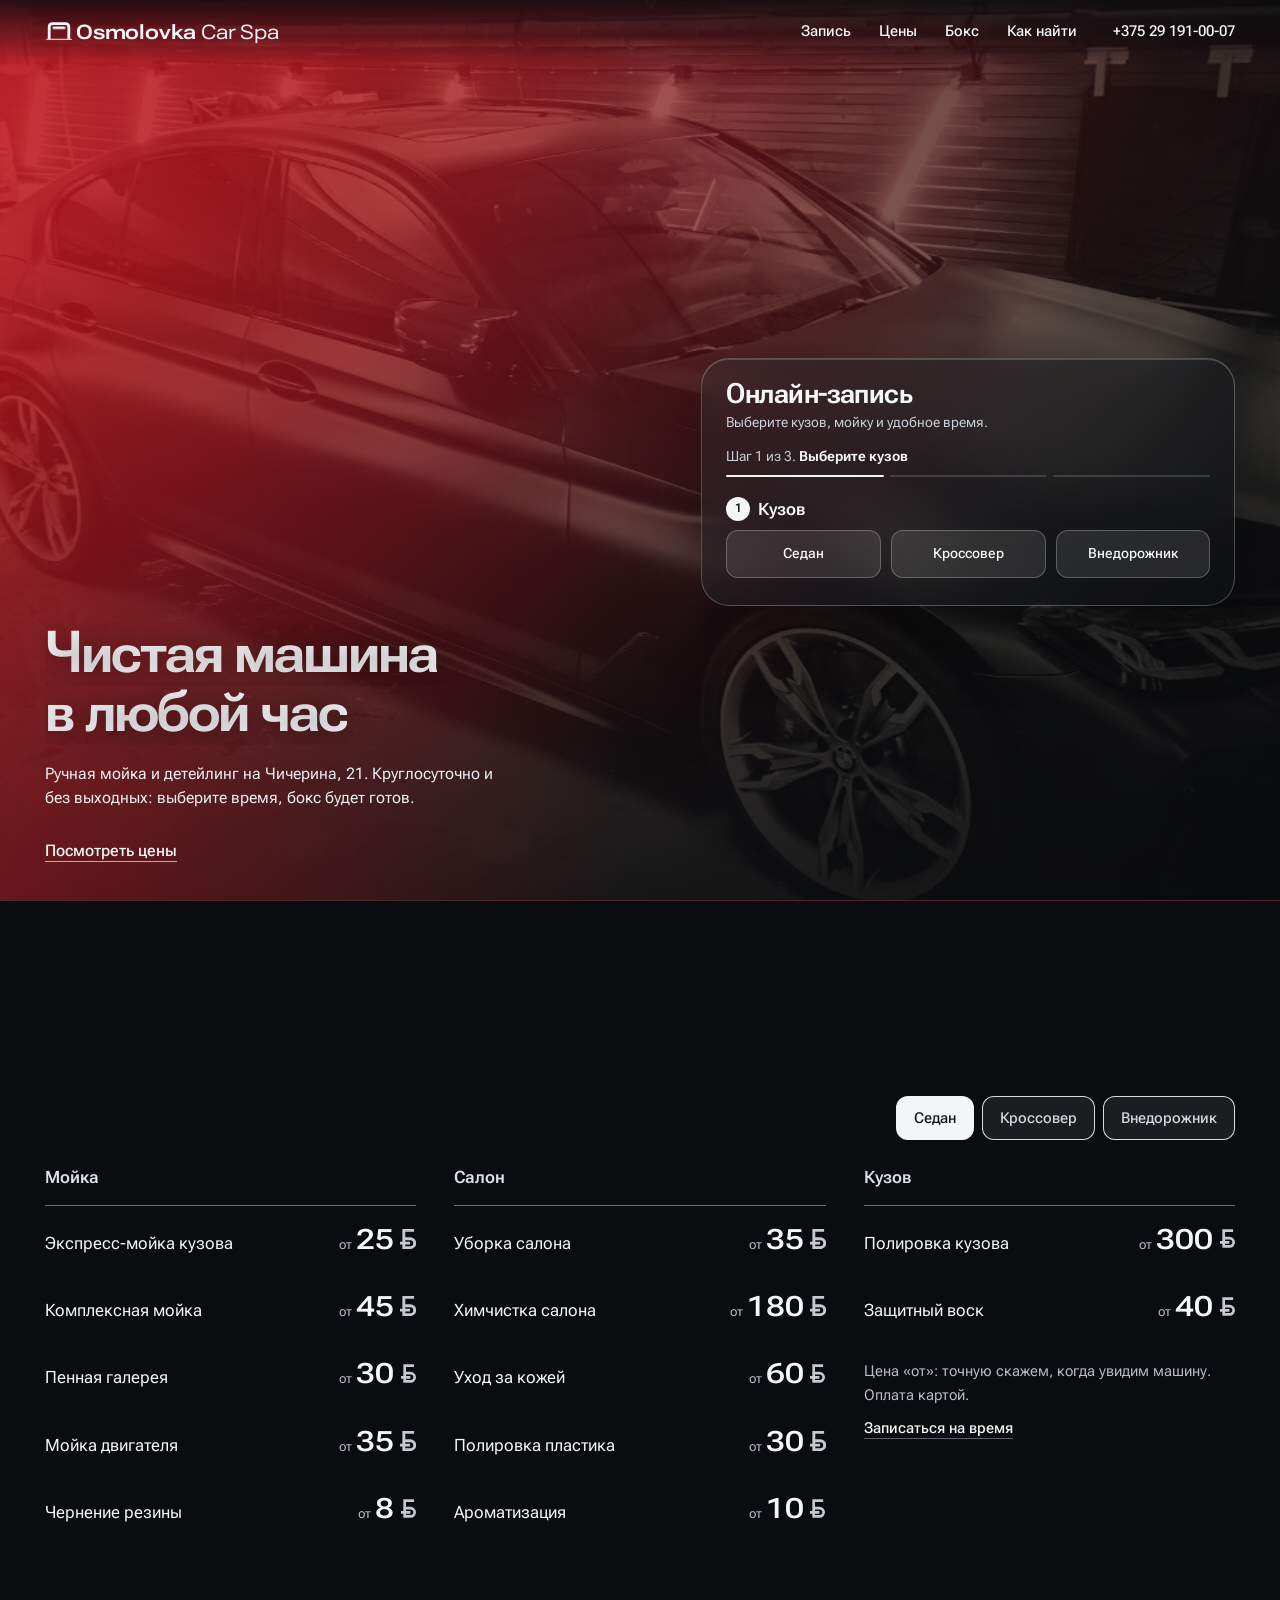
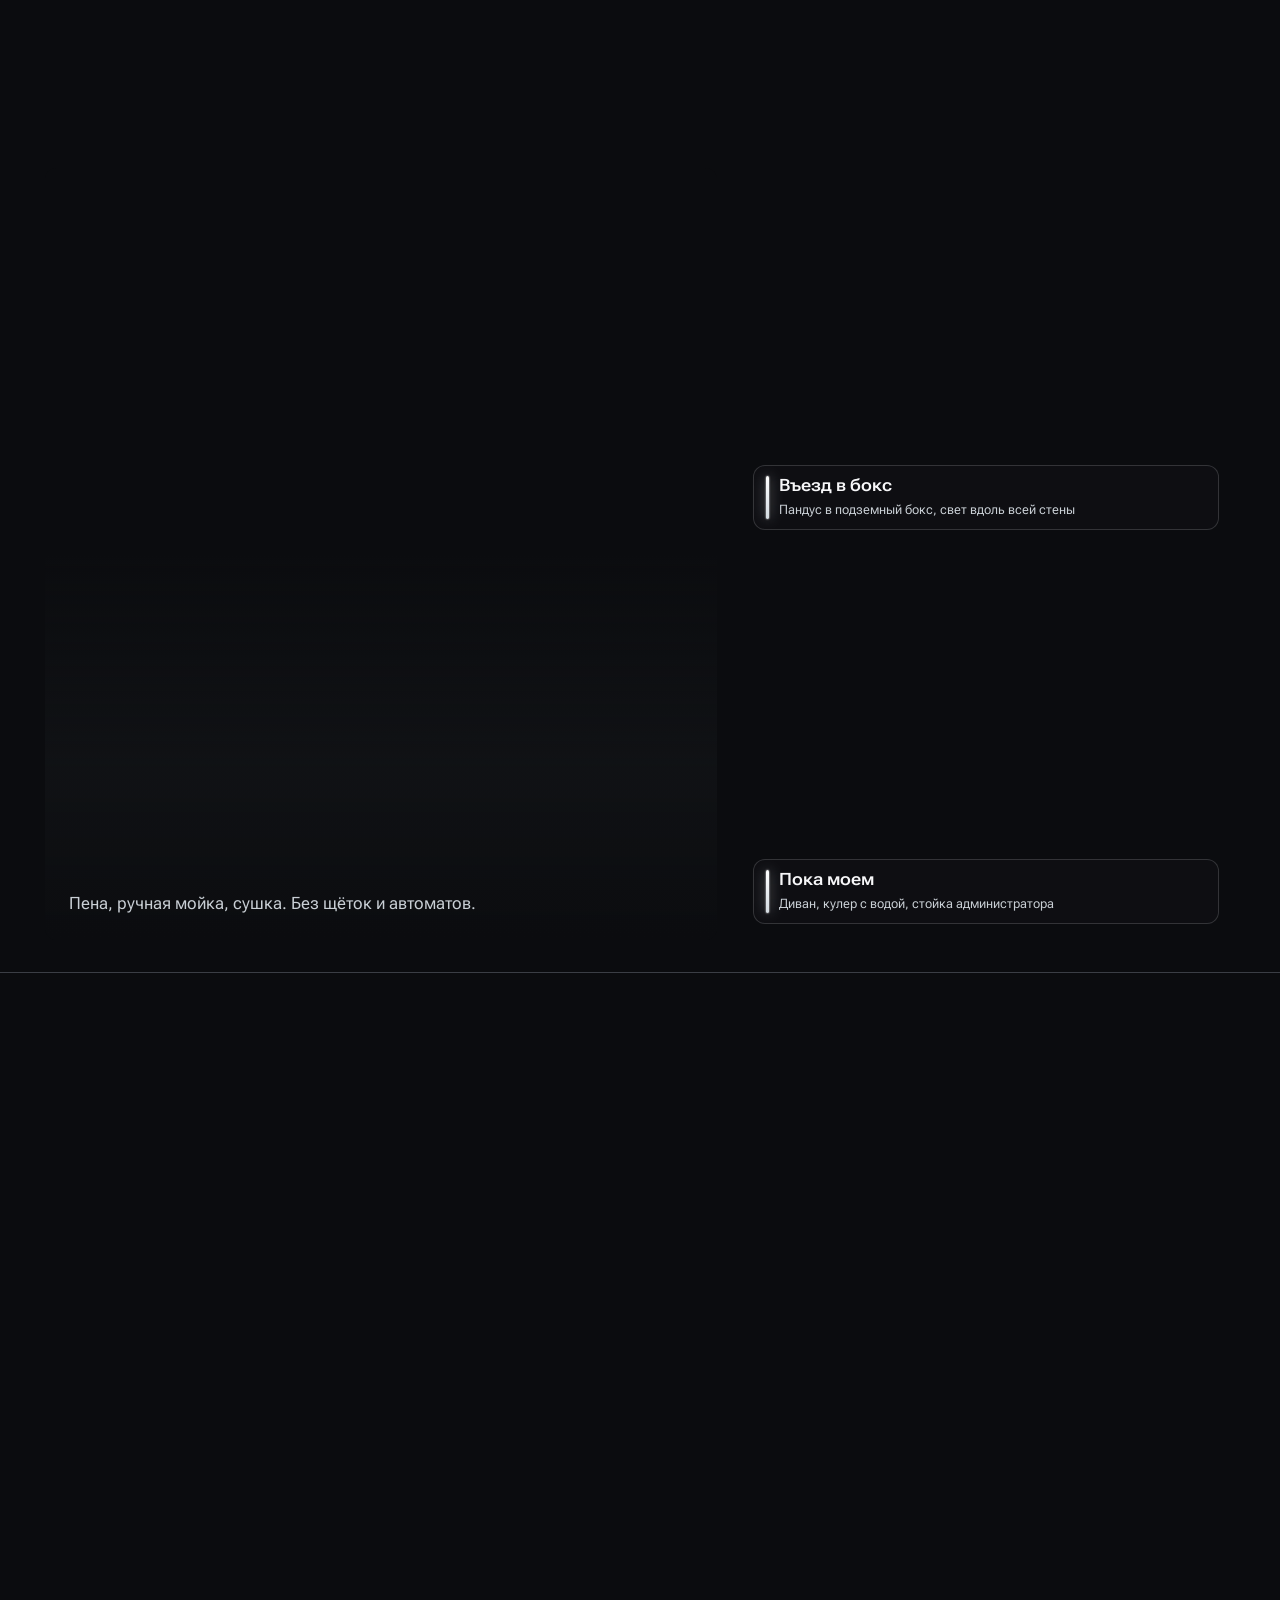
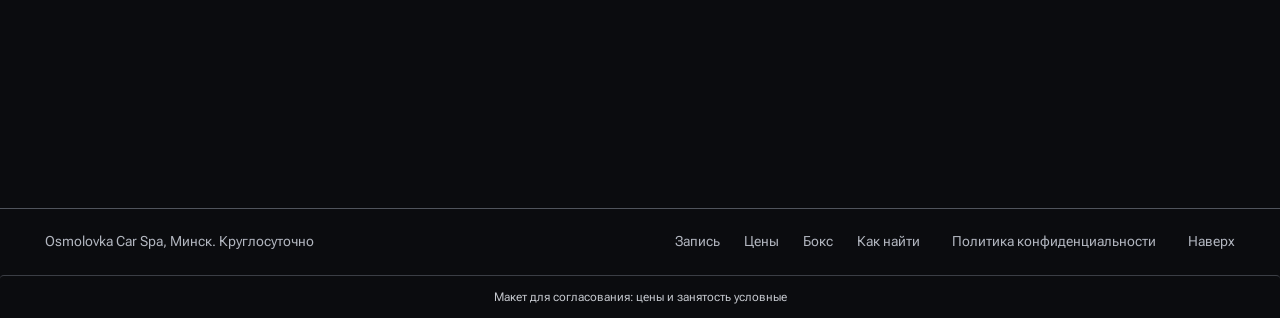
==== commit ce5c674f: "Osmolovka №3–4: фирменные цвета и разделы в окне монитора" ====
--- a/osmolovka/index.html
+++ b/osmolovka/index.html
@@ -6,14 +6,15 @@
 <meta name="viewport" content="width=device-width, initial-scale=1, viewport-fit=cover">
 <title>Osmolovka Car Spa: ручная мойка в центре Минска, круглосуточно</title>
 <meta name="description" content="Ручная мойка и детейлинг на Чичерина, 21 в Минске. Круглосуточно. Цены для седана, кроссовера и внедорожника, запись на свободное время онлайн.">
-<meta name="theme-color" content="#522412">
+<meta name="theme-color" content="#0b0c0f">
 <link rel="icon" href="favicon.svg" type="image/svg+xml">
 <link rel="apple-touch-icon" href="img/apple-touch-icon.png">
 <link rel="preload" href="fonts/roboto-flex-cyrillic.woff2" as="font" type="font/woff2" crossorigin>
 <link rel="stylesheet" href="osm.css">
 <link rel="stylesheet" href="day.css">
 <link rel="stylesheet" href="phone.css">
-<link rel="stylesheet" href="sunset.css?v=edit2">
+<link rel="stylesheet" href="sunset.css?v=edit34">
+<link rel="stylesheet" href="screen-fit.css?v=edit34">
 </head>
 <body>
 
@@ -103,6 +104,7 @@
         <button type="button" class="btn btn--red card__go" data-go disabled>Записаться<span class="card__gosum" data-go-sum hidden></span></button>
         <div class="card__terms"><p>Опоздали до 15 минут: подождём. Отменить или перенести можно звонком или в Telegram.</p><a class="link card__rules" href="#zapis">Условия записи</a></div>
         <form class="confirm" data-confirm hidden novalidate>
+          <button type="button" class="confirm__back link" data-back-booking>Изменить запись</button>
           <p class="confirm__t">Последний шаг: как с вами связаться</p>
           <label class="line" data-line="name"><span class="line__l">Имя</span>
             <input name="name" autocomplete="given-name" placeholder="Как к вам обращаться" maxlength="60" required enterkeyhint="next">
@@ -192,6 +194,6 @@
 
 <div class="mock" role="note">Макет для согласования: цены и занятость условные</div>
 
-<script src="osm.js?v=edit2"></script>
+<script src="osm.js?v=edit34"></script>
 </body>
 </html>
--- a/osmolovka/sunset.css
+++ b/osmolovka/sunset.css
@@ -1,136 +1,136 @@
-/* Правка №2: тёплый свет и матовое стекло из референса заказчика.
+/* Правки №3–4: фирменные чёрный, красный и белый; матовое стекло сохранено.
    Машина и запись — одна сцена. Цены идут сразу после неё. */
-:root{--night:#211713;--wall:#3c2d25;--wall-2:#503a2e;--line:#7b6558;--steel:#e3cfc0;--dim:#d4bdad;--lamp:#fff6ee;--red:#f5a15d;--red-deep:#ffc18a;--off:#665043;--busy:#a18270;--r-m:12px;--gut:clamp(20px,3.5vw,68px)}
+:root{--night:#0b0c0f;--wall:#1b1d22;--wall-2:#26292f;--line:#50545c;--steel:#c6c9cf;--dim:#b3b7c0;--lamp:#f7f7f9;--red:#e12730;--red-deep:#ff434d;--off:#3a3e46;--busy:#9ba1ad;--r-m:12px;--gut:clamp(20px,3.5vw,68px)}
 html{background:var(--night);scroll-padding-top:86px;color-scheme:dark}
 body{background:var(--night)}
-::selection{background:#ffc18a;color:#2d1c13}
-button,input{accent-color:#f5a15d;caret-color:#ffc18a}
-*{scrollbar-color:#aa7856 #302119;scrollbar-width:thin}
-.bar{height:76px;gap:24px;background:linear-gradient(#24170fd9,#24170f00)}
-.bar.is-solid{background:#291c16ed;backdrop-filter:blur(20px);-webkit-backdrop-filter:blur(20px)}
-.bar__nav a,.bar__phone,.bar__sub{color:#fff0e2}
+::selection{background:#ff434d;color:#ffffff}
+button,input{accent-color:#e12730;caret-color:#ff434d}
+*{scrollbar-color:#737984 #111216;scrollbar-width:thin}
+.bar{height:76px;gap:24px;background:linear-gradient(#0b0c0fd9,#0b0c0f00)}
+.bar.is-solid{background:#101114ed;backdrop-filter:blur(20px);-webkit-backdrop-filter:blur(20px)}
+.bar__nav a,.bar__phone,.bar__sub{color:#f4f5f7}
 .bar__cta{display:none}
 .bar__phone{margin-left:12px}
-.hero{display:grid;grid-template-columns:minmax(0,1fr) minmax(390px,.86fr);align-items:center;gap:clamp(32px,5vw,110px);padding:112px var(--gut) 48px;min-height:100svh;overflow:clip;background:#743316;isolation:isolate}
+.hero{display:grid;grid-template-columns:minmax(0,1fr) minmax(390px,.86fr);align-items:center;gap:clamp(32px,5vw,110px);padding:112px var(--gut) 48px;min-height:100svh;overflow:clip;background:#101114;isolation:isolate}
 .hero picture{position:absolute;inset:0;z-index:-3;animation:none!important}
 .hero .hero__photo{inset:0;width:100%;height:100%;max-width:none;object-fit:cover;object-position:46% 52%;mask-image:none;-webkit-mask-image:none;filter:sepia(.75) saturate(.75) brightness(.65);transform:none;animation:none}
-.hero__shade{z-index:-2;background:linear-gradient(90deg,#c64f1070,#5b2a1633 48%,#3b1c0fa6),linear-gradient(0deg,#3a1c13d9,transparent 72%),linear-gradient(135deg,#ff741aaa,transparent 75%);mix-blend-mode:normal}
-.hero::after{content:"";position:absolute;inset:0;z-index:-1;pointer-events:none;background:radial-gradient(ellipse at 30% 0,#ff9a374d,transparent 62%)}
+.hero__shade{z-index:-2;background:linear-gradient(90deg,#ca182270,#16171a33 48%,#0b0c0fa6),linear-gradient(0deg,#090a0dd9,transparent 72%),linear-gradient(135deg,#c71020aa,transparent 75%);mix-blend-mode:normal}
+.hero::after{content:"";position:absolute;inset:0;z-index:-1;pointer-events:none;background:radial-gradient(ellipse at 30% 0,#eb24304d,transparent 62%)}
 .hero__body{max-width:none;align-self:stretch;display:flex;flex-direction:column;justify-content:flex-end;margin:0;padding:clamp(110px,17svh,220px) 0 28px;animation:none!important}
-.hero__title{font-size:clamp(45px,4.6vw,82px);font-weight:600;font-variation-settings:"wdth" 112,"opsz" 100;line-height:1.02;letter-spacing:-.035em;text-wrap:balance;text-shadow:0 2px 30px #27140f66}
+.hero__title{font-size:clamp(45px,4.6vw,82px);font-weight:600;font-variation-settings:"wdth" 112,"opsz" 100;line-height:1.02;letter-spacing:-.035em;text-wrap:balance;text-shadow:0 2px 30px #00000066}
 .hero__title .ln{display:block;white-space:normal}
-.hero__lead{font-size:clamp(16px,1.3vw,21px);max-width:30em;color:#fff0e1;margin-top:24px;line-height:1.55}
+.hero__lead{font-size:clamp(16px,1.3vw,21px);max-width:30em;color:#eef0f4;margin-top:24px;line-height:1.55}
 .hero__acts{margin-top:28px;gap:24px}
 .hero__acts .btn{display:none}
-.hero__acts .link{font-size:16px;text-decoration-color:#f3c8a4}
+.hero__acts .link{font-size:16px;text-decoration-color:#a9aeb8}
 .btn{border-radius:12px}
-.btn--red{background:#f5a15d;color:#2d1c13;box-shadow:0 10px 26px #3d190c33}
-.btn--red:hover{background:#ffc18a}
-.btn--red:disabled{background:#5a463a;color:#cdb7a5;box-shadow:none}
-.hero .book{--night:#2e2019;--wall:#ffffff12;--wall-2:#ffffff20;--line:#ffffff2e;--steel:#eedacb;--dim:#dcc3b0;--lamp:#fff6ee;--off:#ffffff26;--busy:#c0957a;position:relative;color:#fff6ee;min-width:0;min-height:0;margin:0;padding:28px;border:1px solid #ffe2c640;border-radius:28px;background:linear-gradient(145deg,#6c3e285e,#261a16cc);box-shadow:0 28px 70px #25110e44,inset 0 1px #fff1e02e;backdrop-filter:blur(26px) saturate(1.2);-webkit-backdrop-filter:blur(26px) saturate(1.2);scroll-margin-top:96px;align-self:center}
+.btn--red{background:#e12730;color:#ffffff;box-shadow:0 10px 26px #8b091233}
+.btn--red:hover{background:#ff434d}
+.btn--red:disabled{background:#32353c;color:#b9bec8;box-shadow:none}
+.hero .book{--night:#111216;--wall:#ffffff12;--wall-2:#ffffff20;--line:#ffffff2e;--steel:#cbd0d8;--dim:#b8bec8;--lamp:#f7f7f9;--off:#ffffff26;--busy:#9298a3;position:relative;color:#f7f7f9;min-width:0;min-height:0;margin:0;padding:28px;border:1px solid #f4f5f740;border-radius:28px;background:linear-gradient(145deg,#30333b5e,#101114cc);box-shadow:0 28px 70px #00000044,inset 0 1px #ffffff2e;backdrop-filter:blur(26px) saturate(1.2);-webkit-backdrop-filter:blur(26px) saturate(1.2);scroll-margin-top:96px;align-self:center}
 .hero .book__intro{margin:0 0 22px;gap:8px;max-width:none}
 .hero .book__intro .h2{font-size:clamp(26px,2.2vw,36px);font-weight:600;font-variation-settings:"wdth" 106,"opsz" 54;letter-spacing:-.02em}
-.hero .book__intro .soft{font-size:14px;color:#eedacb}
+.hero .book__intro .soft{font-size:14px;color:#cbd0d8}
 .hero .prog{gap:9px;margin:0 0 22px;max-width:none}
-.hero .prog__t{font-size:14px;color:#eedacb}
+.hero .prog__t{font-size:14px;color:#cbd0d8}
 .hero .prog__bar{grid-template-columns:repeat(3,1fr)}
 .hero .prog__bar i{height:2px;background:#ffffff26}
 .hero .prog__bar i:nth-child(4){display:none}
-.hero .prog__bar i.is-done{background:#f5a15d}
-.hero .prog__bar i.is-now{background:#fff0df}
+.hero .prog__bar i.is-done{background:#e12730}
+.hero .prog__bar i.is-now{background:#f4f5f7}
 .hero .book__grid{display:flex;flex-direction:column;gap:16px;min-width:0}
 .hero .book__col{display:grid;width:100%;gap:12px;align-content:start;flex:none}
 .hero .pick{padding:12px 0;opacity:1;min-width:0}
 .hero .pick::before{display:none}
-.hero .pick__q{font-size:14px;margin:0 0 12px;min-height:24px;color:#eedacb;gap:8px}
-.hero .pick__n{width:24px;height:24px;box-shadow:inset 0 0 0 1px #ffffff40;color:#eedacb;font-size:12px;flex-shrink:0}
-.hero .pick.is-now .pick__n{background:#fff0df;color:#422c20}
-.hero .pick.is-done .pick__n{background:#ffffff1f;color:#fff0df}
+.hero .pick__q{font-size:14px;margin:0 0 12px;min-height:24px;color:#cbd0d8;gap:8px}
+.hero .pick__n{width:24px;height:24px;box-shadow:inset 0 0 0 1px #ffffff40;color:#cbd0d8;font-size:12px;flex-shrink:0}
+.hero .pick.is-now .pick__n{background:#f4f5f7;color:#15161a}
+.hero .pick.is-done .pick__n{background:#ffffff1f;color:#f4f5f7}
 .hero .pick.is-later{opacity:.65;border-top:1px solid #ffffff20;padding:10px 0 0}
 .hero .pick.is-later>:not(.pick__q),.hero .pick.is-done:not(.is-open)>:not(.pick__q){display:none}
 .hero .pick.is-later .pick__q,.hero .pick.is-done:not(.is-open) .pick__q{margin:0;min-height:26px}
 .hero .pick.is-done .pick__q{cursor:pointer}
-.hero .pick.is-done:not(.is-open) .pick__q::after{content:"Изменить";margin-left:8px;font-size:12px;color:#eedacb;text-decoration:underline;text-underline-offset:3px}
-.hero .pick__val{display:inline;margin-left:auto;font-size:14px;color:#fff4e8;max-width:55%;white-space:nowrap;overflow:hidden;text-overflow:ellipsis}
+.hero .pick.is-done:not(.is-open) .pick__q::after{content:"Изменить";margin-left:8px;font-size:12px;color:#cbd0d8;text-decoration:underline;text-underline-offset:3px}
+.hero .pick__val{display:inline;margin-left:auto;font-size:14px;color:#f7f7fa;max-width:55%;white-space:nowrap;overflow:hidden;text-overflow:ellipsis}
 .hero .book.is-merged .pick[data-step="3"]{display:none}
 .hero .seg{display:grid;grid-template-columns:repeat(3,minmax(0,1fr));gap:6px}
 .hero .book .pick[data-step="1"] .seg button{min-width:0;min-height:48px;padding:0 5px;font-size:14px}
-.hero .seg button,.hero .svc button,.hero .days button{border-radius:12px;background:#ffffff14;color:#fff4e8;box-shadow:inset 0 0 0 1px #ffe3cf24}
-.hero .book .pick.is-now .seg button:not([aria-checked="true"]),.hero .book .pick.is-now .svc button:not([aria-checked="true"]),.hero .book .pick.is-now .days button:not([aria-checked="true"]){background:#ffffff18;color:#fff4e8;box-shadow:inset 0 0 0 1px #ffe3cf40}
-.hero .seg button[aria-checked="true"],.hero .svc button[aria-checked="true"],.hero .days button[aria-checked="true"]{background:#fbe5cf;color:#39261b;box-shadow:none}
-.hero .book .svc button[aria-checked="true"] .svc__dur,.hero .book .svc button[aria-checked="true"] .svc__price small{color:#594333}
+.hero .seg button,.hero .svc button,.hero .days button{border-radius:12px;background:#ffffff14;color:#f7f7fa;box-shadow:inset 0 0 0 1px #ffffff24}
+.hero .book .pick.is-now .seg button:not([aria-checked="true"]),.hero .book .pick.is-now .svc button:not([aria-checked="true"]),.hero .book .pick.is-now .days button:not([aria-checked="true"]){background:#ffffff18;color:#f7f7fa;box-shadow:inset 0 0 0 1px #ffffff40}
+.hero .seg button[aria-checked="true"],.hero .svc button[aria-checked="true"],.hero .days button[aria-checked="true"]{background:#f4f5f7;color:#15161a;box-shadow:none}
+.hero .book .svc button[aria-checked="true"] .svc__dur,.hero .book .svc button[aria-checked="true"] .svc__price small{color:#424750}
 .hero .svc{display:grid;grid-template-columns:repeat(2,minmax(0,1fr));grid-auto-flow:row;gap:8px;overflow:visible;margin:0;padding:0;max-width:none}
 .hero .svc button{min-width:0;min-height:94px;padding:12px;gap:4px}
 .hero .svc__name{font-size:14px;line-height:1.2}
-.hero .svc__dur{font-size:12px;color:#eedacb}
+.hero .svc__dur{font-size:12px;color:#cbd0d8}
 .hero .svc__price{margin:2px 0 0;font-size:22px}
-.hero .svc__price small{color:#eedacb}
+.hero .svc__price small{color:#cbd0d8}
 .hero .svc__tube{display:none}
-.hero .svc__more{display:inline-flex;align-items:center;font-size:13px;margin-top:12px;color:#eedacb;min-height:44px}
+.hero .svc__more{display:inline-flex;align-items:center;font-size:13px;margin-top:12px;color:#cbd0d8;min-height:44px}
 .hero .svc.is-open+.svc__more{display:none}
 .hero .svc.is-open button.is-more{display:grid}
 .hero .svc:not(.is-open) button.is-more{display:none}
 .hero .days{width:100%;margin:0 0 12px!important;padding:0 0 8px!important;gap:6px;scrollbar-width:thin;scroll-padding-inline:0}
 .hero .days button{min-width:83px;padding:10px;gap:1px}
 .hero .days b,.hero .days span{font-size:13px}
-.hero .days span{color:#eedacb}
+.hero .days span{color:#cbd0d8}
 .hero .days__count{display:none}
 .hero .days__fill{display:none}
-.hero .days button[aria-checked="true"] span{color:#594333}
+.hero .days button[aria-checked="true"] span{color:#424750}
 .hero .hours.hours--grid{display:grid;grid-template-columns:minmax(0,1fr);gap:0;padding:0;background:none;margin:0;overflow:visible}
-.hero .hg__h{display:flex;justify-content:space-between;margin:10px 0 7px;font-size:12px;color:#eedacb}
-.hero .hg__h b{font-size:13px;color:#fff4e8}
+.hero .hg__h{display:flex;justify-content:space-between;margin:10px 0 7px;font-size:12px;color:#cbd0d8}
+.hero .hg__h b{font-size:13px;color:#f7f7fa}
 .hero .hg__grid{display:grid;grid-template-columns:repeat(6,minmax(0,1fr));gap:5px}
-.hero .hc{display:flex;align-items:center;justify-content:center;gap:0;height:44px;min-width:0;padding:0;border:1px solid #ffe3cf38;border-radius:12px;background:#ffffff14;color:#fff4e8;box-shadow:none;font:500 14px/1 "Roboto Flex",sans-serif;font-variant-numeric:tabular-nums;cursor:pointer}
+.hero .hc{display:flex;align-items:center;justify-content:center;gap:0;height:44px;min-width:0;padding:0;border:1px solid #ffffff38;border-radius:12px;background:#ffffff14;color:#f7f7fa;box-shadow:none;font:500 14px/1 "Roboto Flex",sans-serif;font-variant-numeric:tabular-nums;cursor:pointer}
 .hero .hc::before{display:none}
-.hero .hc.is-busy{background:transparent;border-color:#ffffff12;color:#c0a28f;text-decoration:line-through;cursor:default}
-.hero .hc.is-pick{background:#fbe5cf;border-color:#fbe5cf;color:#39261b;box-shadow:none;animation:none}
-.hero .hc.is-span{background:#79523b;border-color:#a47c61;color:#fff4e8}
-.hero .hg__fold{display:flex;justify-content:space-between;align-items:center;width:100%;min-height:44px;padding:0 12px;background:#ffffff14;border:1px solid #ffe3cf38;border-radius:12px;color:#fff4e8;font:500 13px "Roboto Flex",sans-serif;cursor:pointer}
-.hero .hg__fold span{color:#eedacb}
+.hero .hc.is-busy{background:transparent;border-color:#ffffff12;color:#9298a3;text-decoration:line-through;cursor:default}
+.hero .hc.is-pick{background:#f4f5f7;border-color:#f4f5f7;color:#15161a;box-shadow:none;animation:none}
+.hero .hc.is-span{background:#4b262b;border-color:#d14450;color:#f7f7fa}
+.hero .hg__fold{display:flex;justify-content:space-between;align-items:center;width:100%;min-height:44px;padding:0 12px;background:#ffffff14;border:1px solid #ffffff38;border-radius:12px;color:#f7f7fa;font:500 13px "Roboto Flex",sans-serif;cursor:pointer}
+.hero .hg__fold span{color:#cbd0d8}
 .hero .slot__foot{margin-top:10px}
 .hero .slot__foot .legend{display:none}
-.hero .slot__note{font-size:12px;color:#eedacb}
+.hero .slot__note{font-size:12px;color:#cbd0d8}
 .hero .card:not(.is-form):not(.is-done){position:static;display:grid;grid-template-columns:minmax(0,1fr) auto;align-items:center;gap:4px 12px;width:100%;margin:0;padding:16px 0 0;border-radius:0;border-top:1px solid #ffffff25;background:transparent;box-shadow:none}
 .hero .book.is-early .card:not(.is-form):not(.is-done){display:none}
 .hero .card__t,.hero .card__rows,.hero .card__lane,.hero .card__terms,.hero .card__price{display:none}
-.hero .card__line{display:grid;gap:3px;grid-column:1;font-size:14px;line-height:1.4;color:#fff4e8}
-.hero .card__line span{font-size:12px;color:#eedacb}
+.hero .card__line{display:grid;gap:3px;grid-column:1;font-size:14px;line-height:1.4;color:#f7f7fa}
+.hero .card__line span{font-size:12px;color:#cbd0d8}
 .hero .card__line b,.hero .card__line span{white-space:normal!important;overflow:visible!important}
 .hero .card:not(.is-form):not(.is-done) [data-go]{grid-column:2;grid-row:1;min-height:48px;width:auto;padding:0 16px;font-size:14px}
 .hero .card__gosum:not([hidden]){display:inline}
 .hero .card.is-form,.hero .card.is-done{position:static;width:100%;margin:0;padding:16px 0 0;border-radius:0;border-top:1px solid #ffffff25;background:none;box-shadow:none;gap:12px}
 .hero .card.is-form .card__line,.hero .card.is-done .card__line{display:none}
 .hero .confirm__t{font-size:16px}
-.hero .line input{font-size:16px;color:#fff4e8}
-.hero .line__l,.hero .confirm__alt,.hero .confirm__law{color:#eedacb}
-.hero .book .confirm__alt .link,.hero .book .line:focus-within .line__l,.hero .book .line.is-ok .line__l,.hero .book .done__when{color:#fff0df}
-.hero .book .confirm__err,.hero .book .line.is-bad .line__l{color:#ffd0b9}
+.hero .line input{font-size:16px;color:#f7f7fa}
+.hero .line__l,.hero .confirm__alt,.hero .confirm__law{color:#cbd0d8}
+.hero .book .confirm__alt .link,.hero .book .line:focus-within .line__l,.hero .book .line.is-ok .line__l,.hero .book .done__when{color:#f4f5f7}
+.hero .book .confirm__err,.hero .book .line.is-bad .line__l{color:#ffb4bb}
 .hero .confirm__go{margin-top:18px}
-.price,.find,.page{--night:#fff2e6;--wall:#3c2d25;--wall-2:#503a2e;--line:#7b6558;--lamp:#fff2e6;--steel:#e3cfc0;color:#fff2e6;background:#211713}
-.price{padding-top:72px;padding-bottom:80px;border-top:1px solid #916044}
+.price,.find,.page{--night:#f5f6f8;--wall:#1b1d22;--wall-2:#26292f;--line:#50545c;--lamp:#f5f6f8;--steel:#c6c9cf;color:#f5f6f8;background:#0b0c0f}
+.price{padding-top:72px;padding-bottom:80px;border-top:1px solid #4a252a}
 .price__head{gap:24px}
-.price .seg button{background:#ffffff12;color:#f1d8c5;border-radius:12px;min-height:44px}
-.price .seg button[aria-checked="true"]{background:#fbe5cf;color:#39261b}
-.price .pg__row{border-color:#705444;color:#fff2e6;min-height:60px}
-.price .pg__h{border-color:#bd8d68;color:#f2d9c5}
-.price .pg__p small,.price .pg__note{color:#d6bca8}
+.price .seg button{background:#ffffff12;color:#d4d7de;border-radius:12px;min-height:44px}
+.price .seg button[aria-checked="true"]{background:#f4f5f7;color:#15161a}
+.price .pg__row{border-color:#3b3e45;color:#f5f6f8;min-height:60px}
+.price .pg__h{border-color:#686e79;color:#dde0e6}
+.price .pg__p small,.price .pg__note{color:#b6bcc6}
 .price .h2,.find .h2{font-weight:600;font-variation-settings:"wdth" 112,"opsz" 72}
 .price .price__tabs{border-radius:12px}
-.find{border-top:1px solid #705444}
-.box__stage,.foot{background:#211713}
-.box__cap{background:#2d1b10b3;backdrop-filter:blur(16px);border:1px solid #ffe3cf28;border-radius:12px;padding:12px 16px}
-.mock{position:static;width:auto;margin:0;padding:12px var(--gut);color:#e3cfc0;background:#211713;font-size:12px;text-align:center;border-top:1px solid #705444}
+.find{border-top:1px solid #3b3e45}
+.box__stage,.foot{background:#0b0c0f}
+.box__cap{background:#101114b3;backdrop-filter:blur(16px);border:1px solid #ffffff28;border-radius:12px;padding:12px 16px}
+.mock{position:static;width:auto;margin:0;padding:12px var(--gut);color:#c6c9cf;background:#0b0c0f;font-size:12px;text-align:center;border-top:1px solid #3b3e45}
 .page{min-height:100svh}
-.page .doc p,.page .doc li,.page .policy-table td{color:#e3cfc0}
-@media(hover:hover) and (pointer:fine){.hero .seg button:not([aria-checked="true"]):hover,.hero .svc button:not([aria-checked="true"]):hover,.hero .days button:not([aria-checked="true"]):hover,.hero .hc:not(:disabled):not(.is-pick):hover{background:#ffffff28;color:#fff4e8}}
+.page .doc p,.page .doc li,.page .policy-table td{color:#c6c9cf}
+@media(hover:hover) and (pointer:fine){.hero .seg button:not([aria-checked="true"]):hover,.hero .svc button:not([aria-checked="true"]):hover,.hero .days button:not([aria-checked="true"]):hover,.hero .hc:not(:disabled):not(.is-pick):hover{background:#ffffff28;color:#f7f7fa}}
 @media(min-width:1101px) and (max-height:760px){.hero{padding-top:94px;padding-bottom:28px;gap:40px}.hero .book{padding:22px}.hero__title{font-size:min(4.4vw,9svh)}.hero .book__intro{margin-bottom:14px}.hero .prog{margin-bottom:10px}.hero .pick{padding:8px 0}.hero .book__col{gap:8px}.hero .svc button{min-height:82px}.hero__body{padding-top:100px}}
 @media(min-width:761px) and (max-width:1100px){.hero{grid-template-columns:minmax(0,1fr) minmax(340px,1fr);gap:28px;padding-top:100px;padding-bottom:36px}.bar__nav{gap:16px}.bar__name{font-size:17px}.bar__phone{font-size:13px}.bar__sub{display:none}.hero .book{padding:22px}.hero__title{font-size:clamp(38px,4.5vw,50px)}.hero__lead{font-size:16px}.hero .book__intro .h2{font-size:28px}.hero .book .pick[data-step="1"] .seg button{font-size:12px}.hero .card:not(.is-form):not(.is-done) [data-go]{padding:0 10px}}
 @media(max-width:1100px){
-  .bar{height:62px;gap:10px;padding:0 20px}.bar__name{font-size:17px}.bar__sub{display:inline;font-size:15px}.bar__nav,.bar__phone{display:none}.bar__call{display:inline-flex;margin-left:auto;min-height:38px;padding:0 12px;border-radius:12px;font-size:13px;box-shadow:inset 0 0 0 1px #ffe3cf55}.bar__cta{display:none!important}
+  .bar{height:62px;gap:10px;padding:0 20px}.bar__name{font-size:17px}.bar__sub{display:inline;font-size:15px}.bar__nav,.bar__phone{display:none}.bar__call{display:inline-flex;margin-left:auto;min-height:38px;padding:0 12px;border-radius:12px;font-size:13px;box-shadow:inset 0 0 0 1px #ffffff55}.bar__cta{display:none!important}
   .hero{display:flex;flex-direction:column;justify-content:flex-start;gap:22px;min-height:100svh;padding:90px 16px 24px;overflow:clip}
   .hero .hero__photo{object-position:38% 0;filter:sepia(.75) saturate(.75) brightness(.60)}
-  .hero__shade{background:linear-gradient(180deg,#58230f1a,#49241440 32%,#302018e6 70%),linear-gradient(100deg,#e25f1e77,transparent)}
+  .hero__shade{background:linear-gradient(180deg,#0a0b0e1a,#11121640 32%,#111216e6 70%),linear-gradient(100deg,#c7182877,transparent)}
   .hero__body{align-self:stretch;display:block;margin:0;padding:0 4px;min-height:170px;max-width:none}
   .hero__title{font-size:clamp(34px,8vw,48px);font-variation-settings:"wdth" 106,"opsz" 72;max-width:13em;line-height:1.02}
   .hero__lead{font-size:15px;line-height:1.45;max-width:27em;margin-top:14px}
--- a/osmolovka/screen-fit.css
+++ b/osmolovka/screen-fit.css
@@ -0,0 +1,97 @@
+/* №3–4: один раздел в одном окне, все состояния записи доступны без обрезания. */
+.hg__tabs{display:grid;grid-template-columns:repeat(4,minmax(0,1fr));gap:5px;margin:0 0 10px}
+.hg__tabs button{min-height:44px;padding:0 6px;background:#ffffff0d;border:1px solid #ffffff24;border-radius:12px;color:#cbd0d8;font:500 14px "Roboto Flex",sans-serif;cursor:pointer}
+.hg__tabs button[aria-selected="true"]{background:#f4f5f7;color:#15161a;border-color:#f4f5f7}
+.hero .hg__grid{grid-template-columns:repeat(6,minmax(0,1fr));min-height:44px}
+.hero .hc.is-pick{background:#e12730;border-color:#e12730;color:#fff}
+.hero .btn--red{color:#fff}
+.hero .line input::placeholder{color:#959ba6}
+.hero .book:has(.card.is-form) .book__col,.hero .book:has(.card.is-form) .prog,.hero .book:has(.card.is-form) .book__intro .soft{display:none}
+.hero .book:has(.card.is-form) .card{border-top:0;padding-top:0}
+.hero .book:has(.card.is-form) .card__go{display:none}
+.hero .confirm{display:grid;gap:10px}
+.hero .confirm__back{justify-self:start;min-height:44px;border:0;background:none;color:#cbd0d8;font-size:14px;cursor:pointer}
+.hero .confirm__go{margin-top:4px}
+.hero .card.is-done .card__go{display:none}
+@media(min-width:1101px){
+ html{scroll-padding-top:64px}
+ .bar{height:64px}
+ main>section{scroll-margin-top:64px}
+ .hero{height:100svh;min-height:0;padding:80px var(--gut) 16px;gap:36px;overflow:visible}
+ .hero__body{padding:0 0 20px;justify-content:flex-end;min-width:0}
+ .hero__title{font-size:min(4.5vw,9svh);line-height:1.03}
+ .hero__lead{font-size:clamp(16px,1.2vw,20px);max-width:29em;margin-top:20px}
+ .hero .book{padding:20px 24px;align-self:center}
+ .hero .book__intro{margin-bottom:12px;gap:4px}
+ .hero .book__intro .h2{font-size:28px}
+ .hero .book__intro .soft{font-size:14px}
+ .hero .prog{margin-bottom:12px;gap:7px}
+ .hero .prog__t{font-size:14px}
+ .hero .book__grid{gap:10px}
+ .hero .book__col{gap:6px}
+ .hero .pick{padding:7px 0}
+ .hero .pick__q{margin-bottom:8px;min-height:24px}
+ .hero .svc button{grid-template-columns:minmax(0,1fr) auto;align-items:center;align-content:center;min-height:68px;padding:8px 10px;gap:8px}
+ .hero .pick.is-later{display:none}
+ .hero .svc__more{margin-top:2px;min-height:44px}
+ .hero .svc__name{font-size:13px;min-height:0}.hero .svc__dur{font-size:12px}
+ .hero .svc__price{font-size:22px;margin:0}
+ .hero .book.is-scheduled .book__intro .soft{display:none}
+ .hero .book.is-scheduled .book__col{grid-template-columns:repeat(2,minmax(0,1fr));gap:6px 14px}
+ .hero .book.is-scheduled .pick[data-step="4"]{grid-column:1/-1}
+ .hero .pick.is-done:not(.is-open) .pick__q{font-size:12px;gap:5px;min-height:28px}
+ .hero .pick.is-done:not(.is-open) .pick__q::after{content:"Изменить";font-size:11px;margin-left:0}
+ .hero .pick__val{font-size:12px;max-width:58%}
+ .hero .pick.is-open{grid-column:1/-1}
+ .hero .days{display:grid;grid-template-columns:repeat(7,minmax(0,1fr));gap:5px;overflow:visible;padding:0!important;margin-bottom:8px!important}
+ .hero .days button{min-width:0;padding:8px 5px;min-height:54px}
+ .hero .days b,.hero .days span{font-size:12px}
+ .hero .slot__note{line-height:1.4;min-height:17px}
+ .hero .card:not(.is-form):not(.is-done){padding-top:12px}
+ .hero .card:not(.is-form):not(.is-done) [data-go]{min-height:44px}
+ .hero .card.is-form{padding:0}
+ .hero .line input{height:44px}
+ .hero .confirm__alt{font-size:13px}
+ .hero .confirm__law{font-size:12px;line-height:1.4}
+ .hero .book:has(.card.is-form) .book__intro{margin-bottom:12px}
+ .hero .book:has(.card.is-done) .book__col,.hero .book:has(.card.is-done) .prog{display:none}
+ .price,.box,.find{height:calc(100svh - 64px);min-height:0;padding:32px var(--gut);box-sizing:border-box}
+ .price{display:flex;flex-direction:column;justify-content:center}
+ .price__head{margin-bottom:24px;flex:none}
+ .price .h2{font-size:44px}
+ .price .pg__row{min-height:52px;padding:12px 0}
+ .box{display:grid;grid-template-columns:minmax(0,1.35fr) minmax(0,1fr);gap:20px}
+ .box__stage{min-width:0;height:100%;position:relative;overflow:hidden;border-radius:12px}
+ .box__main{height:100%}
+ .box__main img{width:100%;height:100%!important;min-height:0;object-fit:cover}
+ .box__over{left:24px;right:24px;bottom:24px;gap:10px}
+ .box__title{font-size:clamp(32px,3.6vw,54px);max-width:12em}
+ .box__lead{font-size:17px;line-height:1.45}
+ .box__pair{display:grid;grid-template-columns:1fr;grid-template-rows:repeat(2,minmax(0,1fr));gap:16px;padding:0;min-height:0}
+ .box__side,.box__img{height:100%;min-height:0;overflow:hidden;border-radius:12px}
+ .box__pair img{height:100%!important;width:100%;object-fit:cover}
+ .box .box__cap{left:16px;right:16px;bottom:16px;padding:10px 12px;gap:5px 10px}
+ .box__cap b{font-size:17px}.box__cap span{font-size:13px}
+ .find{align-items:center;gap:40px}
+ .find__photo{height:100%;min-height:0}
+ .find__photo img{height:100%;aspect-ratio:auto;object-fit:cover}
+ .find__row{align-content:center;gap:24px}
+ .find__row .h2{font-size:clamp(36px,4.5vw,64px)}
+ .find__addr{font-size:19px}
+ .find__acts{gap:18px;align-items:flex-start;flex-direction:column}
+ .foot{padding:22px var(--gut)}
+}
+@media(min-width:1101px) and (max-height:680px){
+ .hero .book{padding:16px 20px}.hero .book__intro .h2{font-size:25px}.hero .book__intro{margin-bottom:8px}.hero .prog{margin-bottom:8px}
+ .hero .book.is-scheduled .book__col{gap:2px 12px}.hero .pick{padding:4px 0}.hero .pick.is-done:not(.is-open) .pick__q{min-height:24px}
+ .hero .days button{min-height:48px;padding:5px}.hero .hg__tabs{margin-bottom:6px}.hero .slot__foot{margin-top:6px}
+ .price,.box,.find{padding-top:24px;padding-bottom:24px}.price__head{margin-bottom:20px}.price .h2{font-size:36px}.price .pg__row{min-height:46px;padding:9px 0}.price .pg__p{font-size:25px}
+ .hero .confirm{gap:7px}.hero .confirm__t{font-size:15px}.hero .confirm__alt{font-size:12px}.hero .confirm__law{font-size:11px}
+}
+@media(max-width:1100px){
+ .hero .hg__tabs{grid-template-columns:repeat(4,minmax(0,1fr))}.hg__tabs button{font-size:13px}
+ .hero .hg__grid{grid-template-columns:repeat(3,minmax(0,1fr));min-height:99px}
+ .hero .hg__grid .hc{height:46px}
+ .hero .svc__more{font-size:13px}
+ .hero .book:has(.card.is-form){scroll-margin-top:76px}
+}
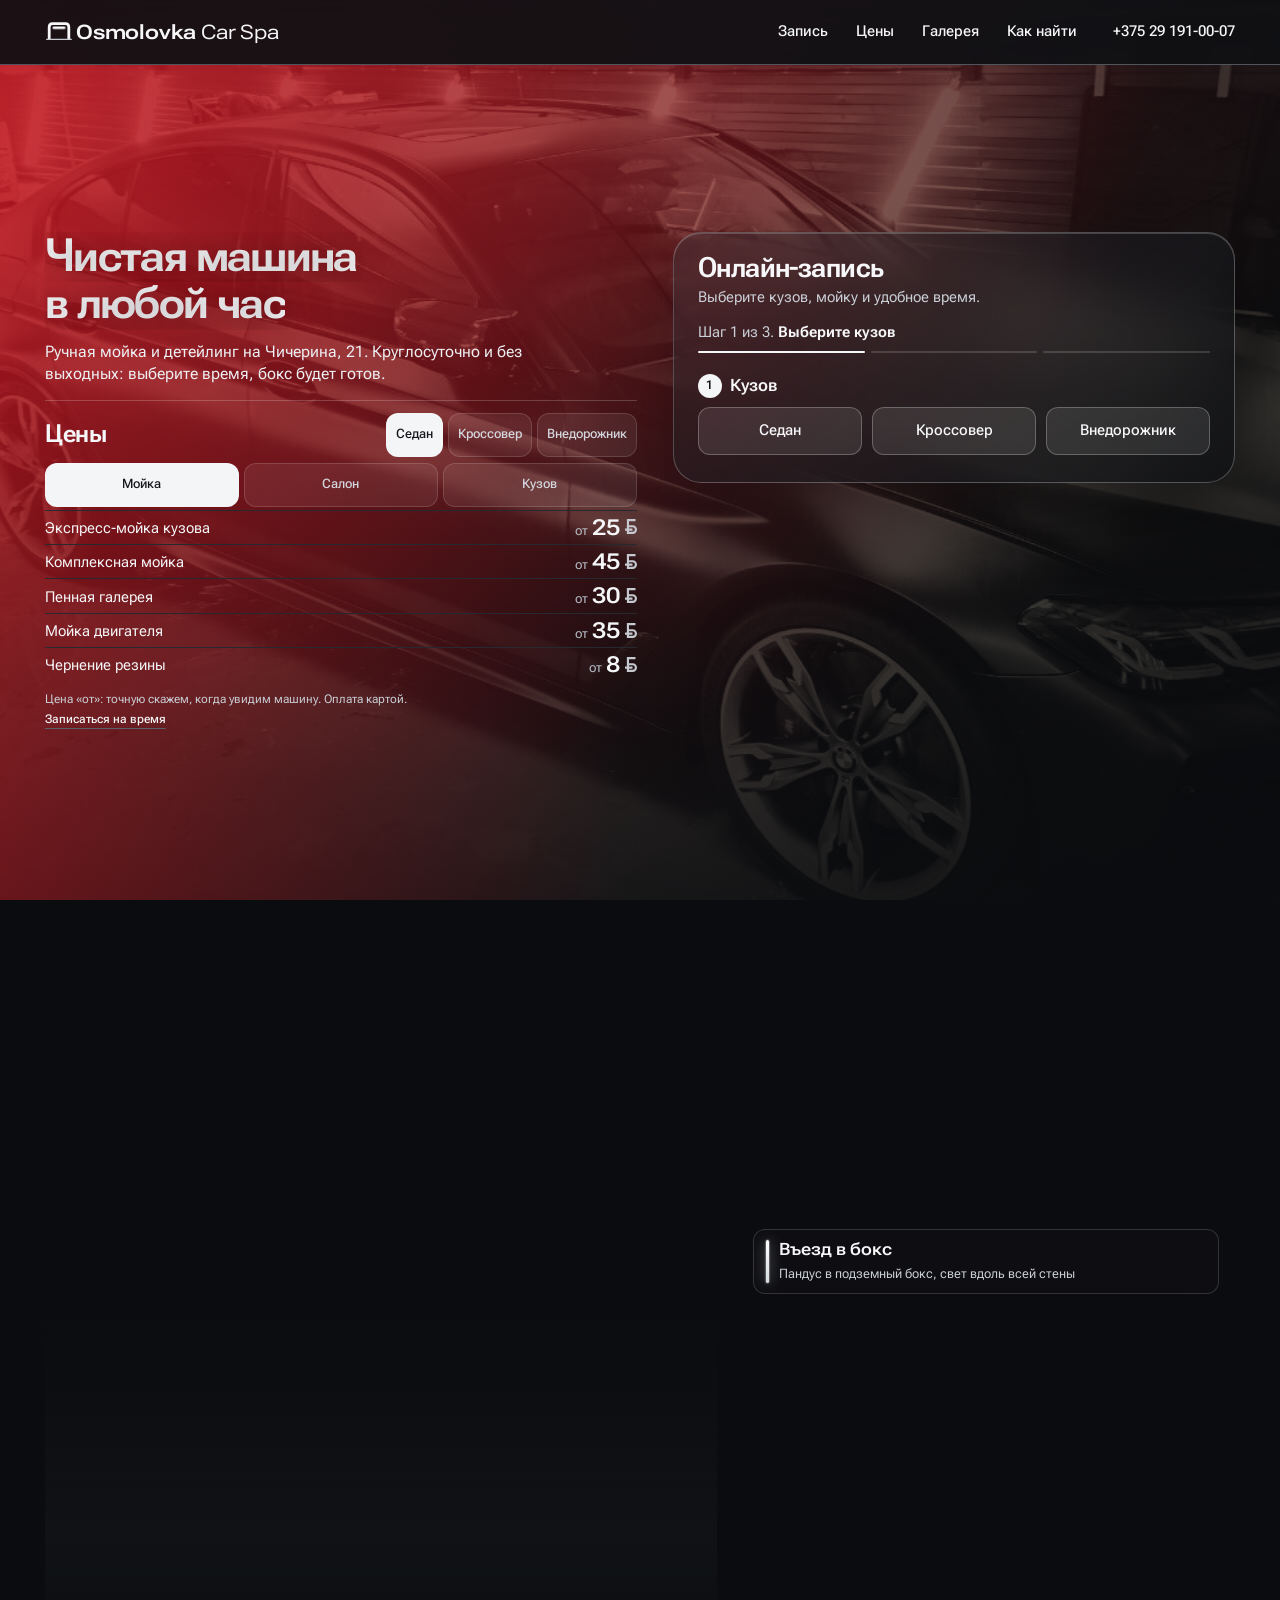
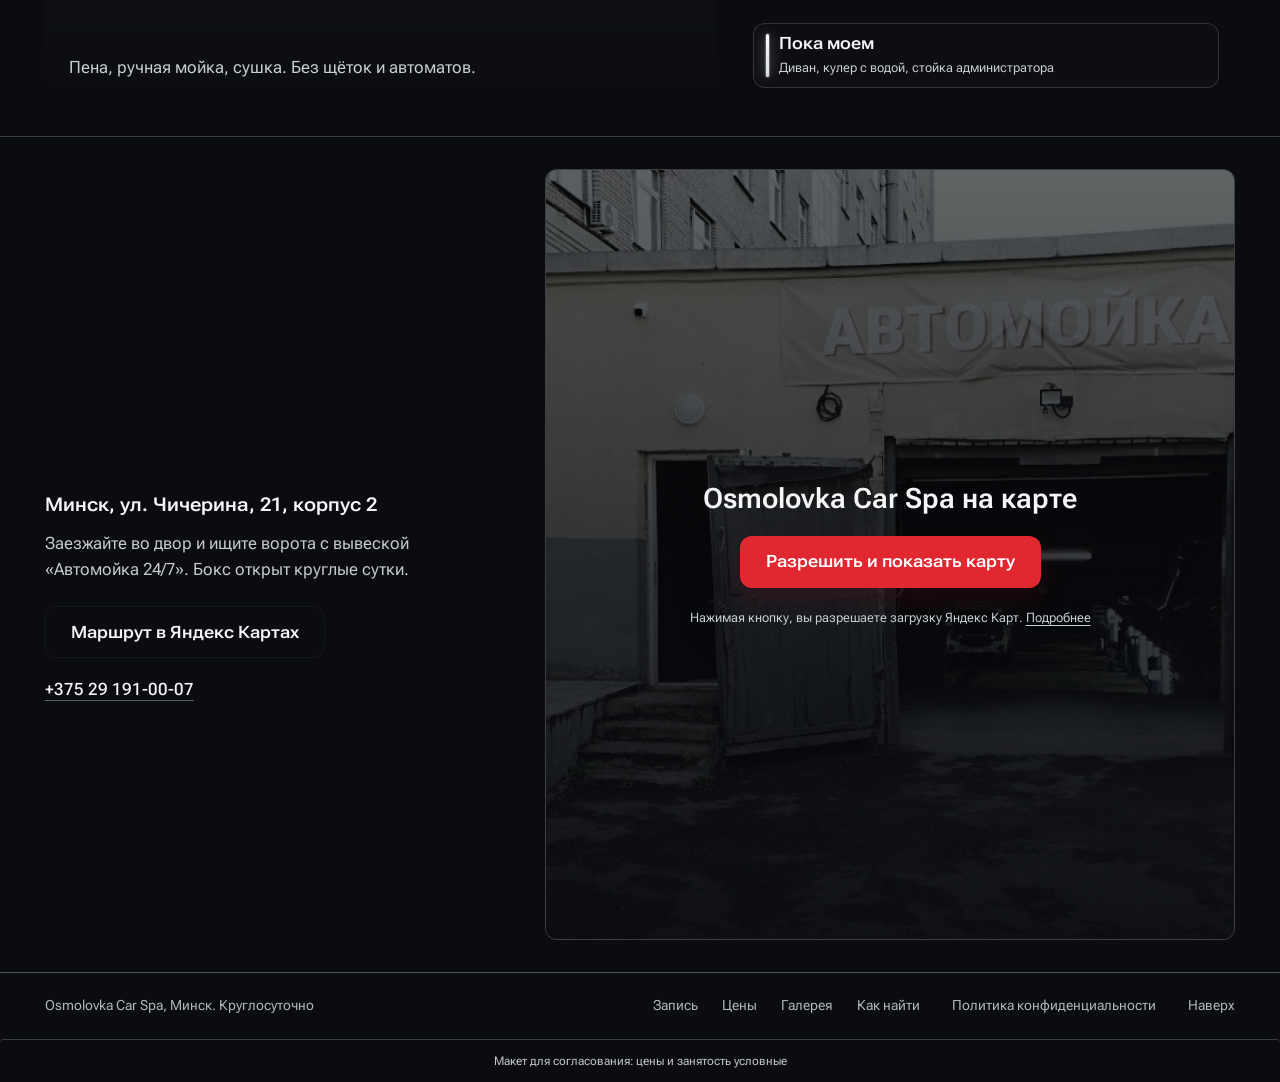
==== commit 419d4f6c: "Osmolovka №5: три экрана, текст и цены на главном, карта" ====
--- a/osmolovka/index.html
+++ b/osmolovka/index.html
@@ -13,8 +13,9 @@
 <link rel="stylesheet" href="osm.css">
 <link rel="stylesheet" href="day.css">
 <link rel="stylesheet" href="phone.css">
-<link rel="stylesheet" href="sunset.css?v=edit34">
-<link rel="stylesheet" href="screen-fit.css?v=edit34">
+<link rel="stylesheet" href="sunset.css?v=edit5">
+<link rel="stylesheet" href="screen-fit.css?v=edit5">
+<link rel="stylesheet" href="three-screens.css?v=edit5">
 </head>
 <body>
 
@@ -23,7 +24,7 @@
   <nav class="bar__nav" aria-label="Разделы">
     <a href="#zapis">Запись</a>
     <a href="#ceny">Цены</a>
-    <a href="#boks">Бокс</a>
+    <a href="#boks">Галерея</a>
     <a href="#kak-najti">Как найти</a>
   </nav>
   <a class="bar__phone" href="tel:+375291910007">+375 29 191-00-07</a>
@@ -126,8 +127,6 @@
       </aside>
     </div>
   </section>
-  </section>
-
   <section class="price" id="ceny" aria-labelledby="price-title">
     <div class="price__head">
       <h2 id="price-title" class="h2" data-words>Цены</h2>
@@ -139,6 +138,8 @@
     </div>
     <div class="seg price__tabs" data-price-tabs role="tablist" aria-label="Группа услуг"></div>
     <div class="price__groups" data-price></div>
+  </section>
+
   </section>
 
   <section class="box" id="boks" aria-labelledby="box-title">
@@ -164,10 +165,18 @@
   </section>
 
   <section class="find" id="kak-najti" aria-labelledby="find-title">
-    <figure class="find__photo" data-clip>
-      <img src="img/entrance.jpg" alt="Ворота мойки во дворе, над ними вывеска «Автомойка 24/7»" width="1280" height="720" loading="lazy">
-      <figcaption class="find__open"><i aria-hidden="true"></i>Открыто круглосуточно</figcaption>
-    </figure>
+    <div class="find__map" data-map>
+      <div class="map__preview" data-map-preview>
+        <img src="img/entrance.jpg" alt="Въезд в Osmolovka Car Spa со двора на Чичерина, 21" width="1280" height="720" loading="lazy">
+        <div class="map__cover">
+          <p class="map__title">Osmolovka Car Spa на карте</p>
+          <button type="button" class="btn btn--red" data-map-load>Разрешить и показать карту</button>
+          <p class="map__notice">Нажимая кнопку, вы разрешаете загрузку Яндекс Карт. <a href="privacy.html#karta">Подробнее</a></p>
+        </div>
+      </div>
+      <div class="map__frame" data-map-frame hidden></div>
+      <button type="button" class="map__close" data-map-close hidden>Скрыть карту</button>
+    </div>
     <div class="find__row">
       <h2 id="find-title" class="h2" data-words>Въезд со&nbsp;двора</h2>
       <div class="find__text">
@@ -186,7 +195,7 @@
 <footer class="foot">
   <div class="foot__legal">
     <span>Osmolovka Car Spa, Минск. Круглосуточно</span>
-    <nav class="foot__nav" aria-label="Разделы внизу"><a href="#zapis">Запись</a><a href="#ceny">Цены</a><a href="#boks">Бокс</a><a href="#kak-najti">Как найти</a></nav>
+    <nav class="foot__nav" aria-label="Разделы внизу"><a href="#zapis">Запись</a><a href="#ceny">Цены</a><a href="#boks">Галерея</a><a href="#kak-najti">Как найти</a></nav>
     <a href="privacy.html">Политика конфиденциальности</a>
     <a href="#top">Наверх</a>
   </div>
@@ -194,6 +203,6 @@
 
 <div class="mock" role="note">Макет для согласования: цены и занятость условные</div>
 
-<script src="osm.js?v=edit34"></script>
+<script src="osm.js?v=edit5"></script>
 </body>
 </html>
--- a/osmolovka/three-screens.css
+++ b/osmolovka/three-screens.css
@@ -0,0 +1,61 @@
+/* №5: главный (текст / запись / цены), галерея, адрес / карта. */
+.hero__acts{display:none}
+.hero .price{background:transparent;border:0;min-width:0;height:auto;min-height:0;padding:0;display:block;color:#f5f6f8}
+.hero .price__head{display:flex;align-items:center;justify-content:space-between;gap:10px;margin:0 0 6px;flex-wrap:nowrap}
+.hero .price__head .h2{font-size:25px;font-variation-settings:"wdth" 106,"opsz" 40;line-height:1.15}
+.hero .price .seg{display:flex;gap:5px}
+.hero .price .seg button{min-height:44px;padding:0 10px;font-size:13px}
+.hero .price .price__tabs{display:flex;gap:5px;margin:0 0 4px}
+.hero .price__tabs button{flex:1;min-height:44px}
+.hero .price__groups{display:block}
+.hero .pg{display:none}
+.hero .pg.is-on{display:block}
+.hero .pg__h,.hero .pg__note--desk{display:none}
+.hero .price .pg__row{min-height:32px;padding:4px 0;align-items:center;line-height:1.2;border-color:#ffffff2a}
+.hero .price .pg__n{font-size:15px}
+.hero .price .pg__p{font-size:22px}
+.hero .pg__note--phone{display:block;margin:8px 0 0;font-size:12px;line-height:1.4;color:#cbd0d8}
+.hero .pg__note--phone .link{display:inline-block;margin-top:4px}
+.find__map{position:relative;min-width:0;min-height:0;height:100%;border-radius:12px;overflow:hidden;background:#1b1d22;border:1px solid #ffffff25}
+.map__preview,.map__frame{height:100%;min-height:0;position:relative}
+.map__preview>img{width:100%;height:100%;object-fit:cover;filter:brightness(.5) saturate(.5)}
+.map__cover{position:absolute;inset:0;display:flex;flex-direction:column;align-items:center;justify-content:center;gap:20px;padding:32px;text-align:center;background:linear-gradient(0deg,#080a0ed9,#080a0e22)}
+.map__title{font-size:clamp(22px,2.2vw,32px);font-weight:600;line-height:1.2}
+.map__notice{font-size:13px;line-height:1.5;max-width:34em;color:#cbd0d8}
+.map__notice a{color:inherit;text-underline-offset:3px}
+.map__frame iframe{display:block;border:0;width:100%;height:100%}
+.map__close{position:absolute;right:12px;top:12px;z-index:2;min-height:44px;padding:0 14px;border:1px solid #ffffff55;border-radius:12px;background:#101114ed;color:#fff;font:500 14px "Roboto Flex",sans-serif;cursor:pointer}
+@media(min-width:1101px){
+ .hero{display:grid;grid-template-columns:minmax(0,1fr) minmax(390px,.95fr);grid-template-rows:auto auto;grid-template-areas:"intro booking" "prices booking";align-content:center;align-items:start;row-gap:14px;column-gap:36px;padding-top:80px;padding-bottom:20px}
+ .hero__body{grid-area:intro;align-self:start;max-width:none;display:block;padding:0;margin:0}
+ .hero__title{font-size:clamp(36px,3.6vw,58px);line-height:1.03}
+ .hero__lead{font-size:16px;line-height:1.4;max-width:32em;margin-top:14px}
+ .hero .book{grid-area:booking;align-self:start}
+ .hero .book__intro .soft,.hero .prog__t,.hero .pick__q{font-size:15px}
+ .hero .book .pick[data-step="1"] .seg button{font-size:15px}
+ .hero .price{grid-area:prices;padding-top:12px;border-top:1px solid #ffffff32;align-self:start}
+ .hero .price .price__tabs{display:flex}
+ .find{grid-template-columns:minmax(0,.8fr) minmax(0,1.2fr);grid-template-areas:"address map"}
+ .find__row{grid-area:address}.find__map{grid-area:map}
+}
+@media(min-width:1101px) and (max-height:680px){
+ .hero{row-gap:10px;padding-top:78px;padding-bottom:14px;column-gap:30px}
+ .hero__title{font-size:36px}.hero__lead{font-size:15px;margin-top:10px;line-height:1.35}
+ .hero .price{padding-top:8px}.hero .price__head .h2{font-size:23px}
+ .hero .price .pg__row{min-height:29px;padding:3px 0}.hero .price .pg__p{font-size:20px}
+ .hero .pg__note--phone{font-size:11px;margin-top:6px;line-height:1.3}
+ .hero .pg__note--phone .link{margin-top:2px}
+}
+@media(max-width:1100px){
+ .hero .price{width:100%;max-width:620px;align-self:center;padding:20px 4px 0;margin:0;border-top:1px solid #ffffff30;order:3}
+ .hero__body{order:1}.hero .book{order:2}
+ .hero .price__head{display:grid;gap:12px;margin-bottom:8px}.hero .price__head .h2{font-size:28px}
+ .hero .price .seg{display:grid;grid-template-columns:repeat(3,minmax(0,1fr));gap:6px}
+ .hero .price .seg button{padding:0 6px;font-size:12px}
+ .hero .price .pg__row{min-height:44px;padding:8px 0}
+ .hero .pg__note--phone{font-size:12px}
+ .find{display:flex;flex-direction:column;gap:24px;padding:36px 20px}
+ .find__row{order:1;width:100%}.find__map{order:2;width:100%;height:360px;flex:none}
+ .map__cover{padding:24px 18px;gap:16px}.map__title{font-size:24px}
+ .map__cover .btn{font-size:14px;padding:0 14px;white-space:normal}
+}
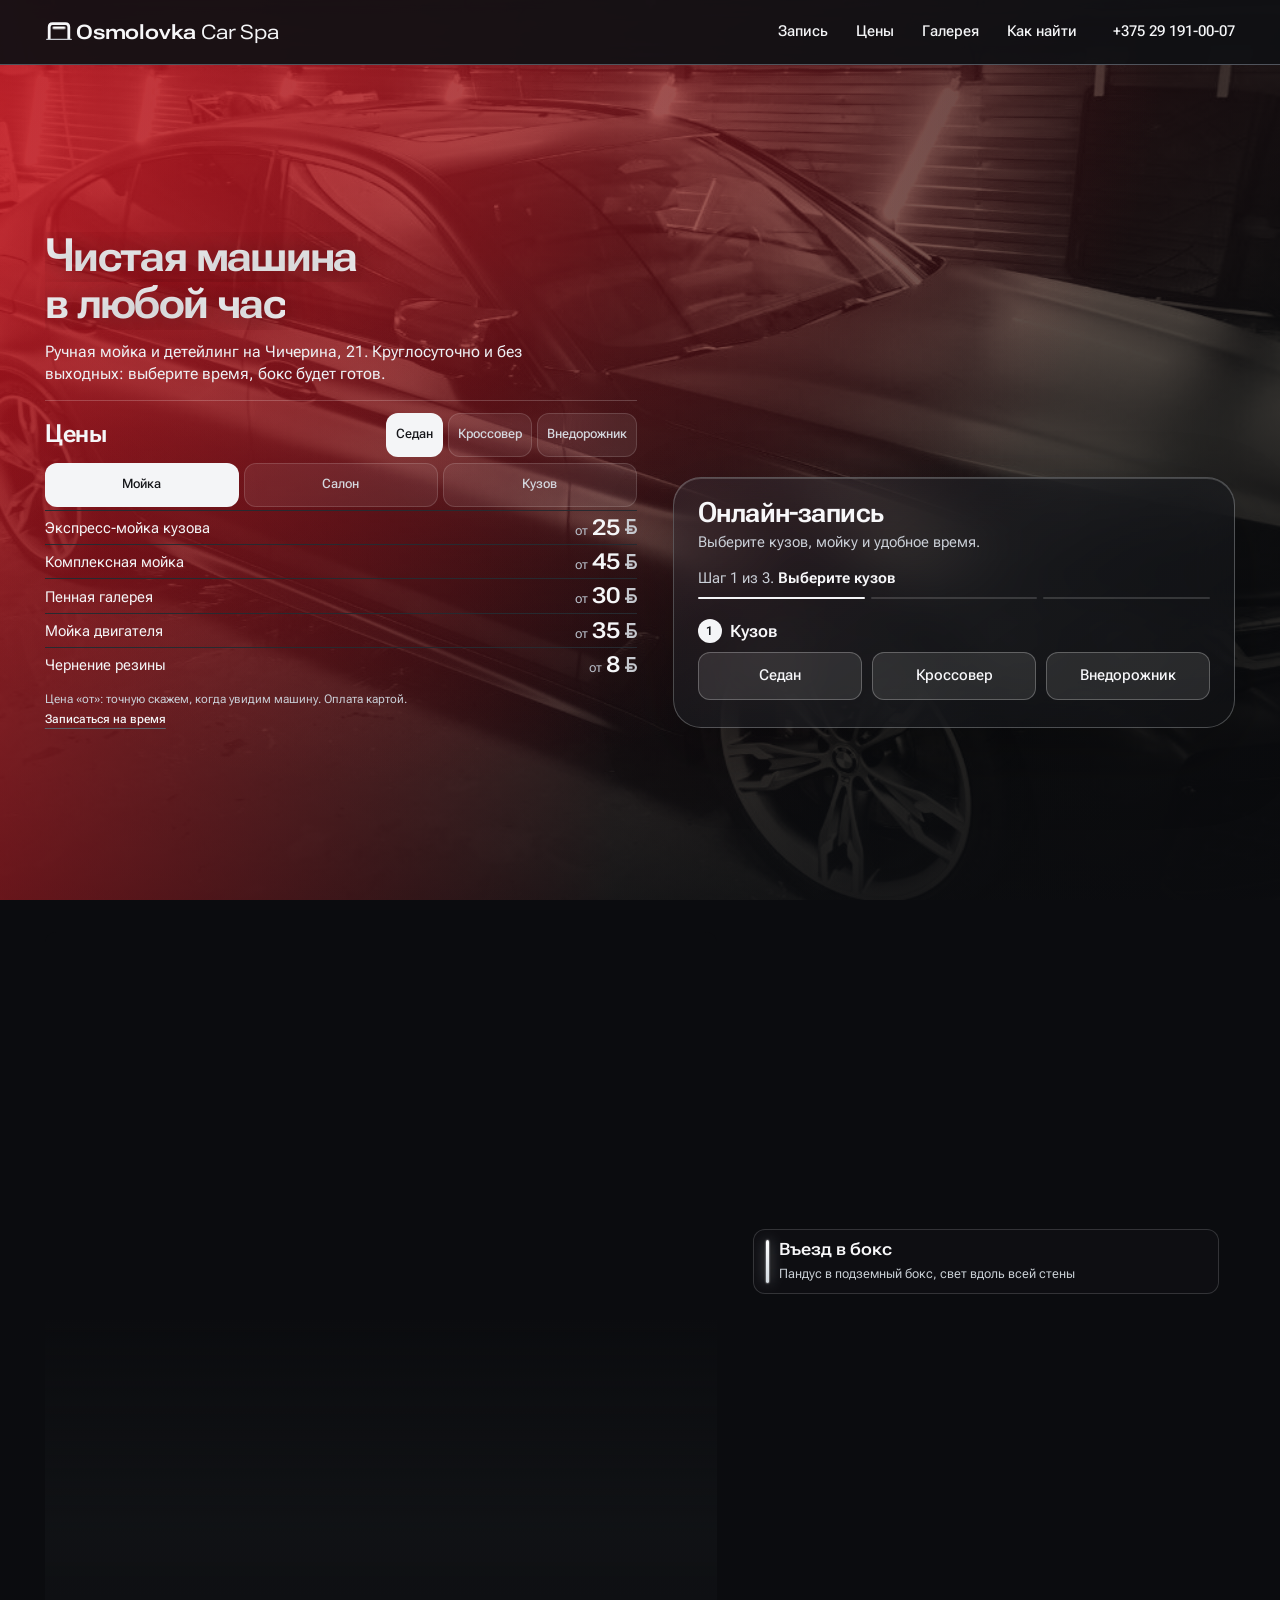
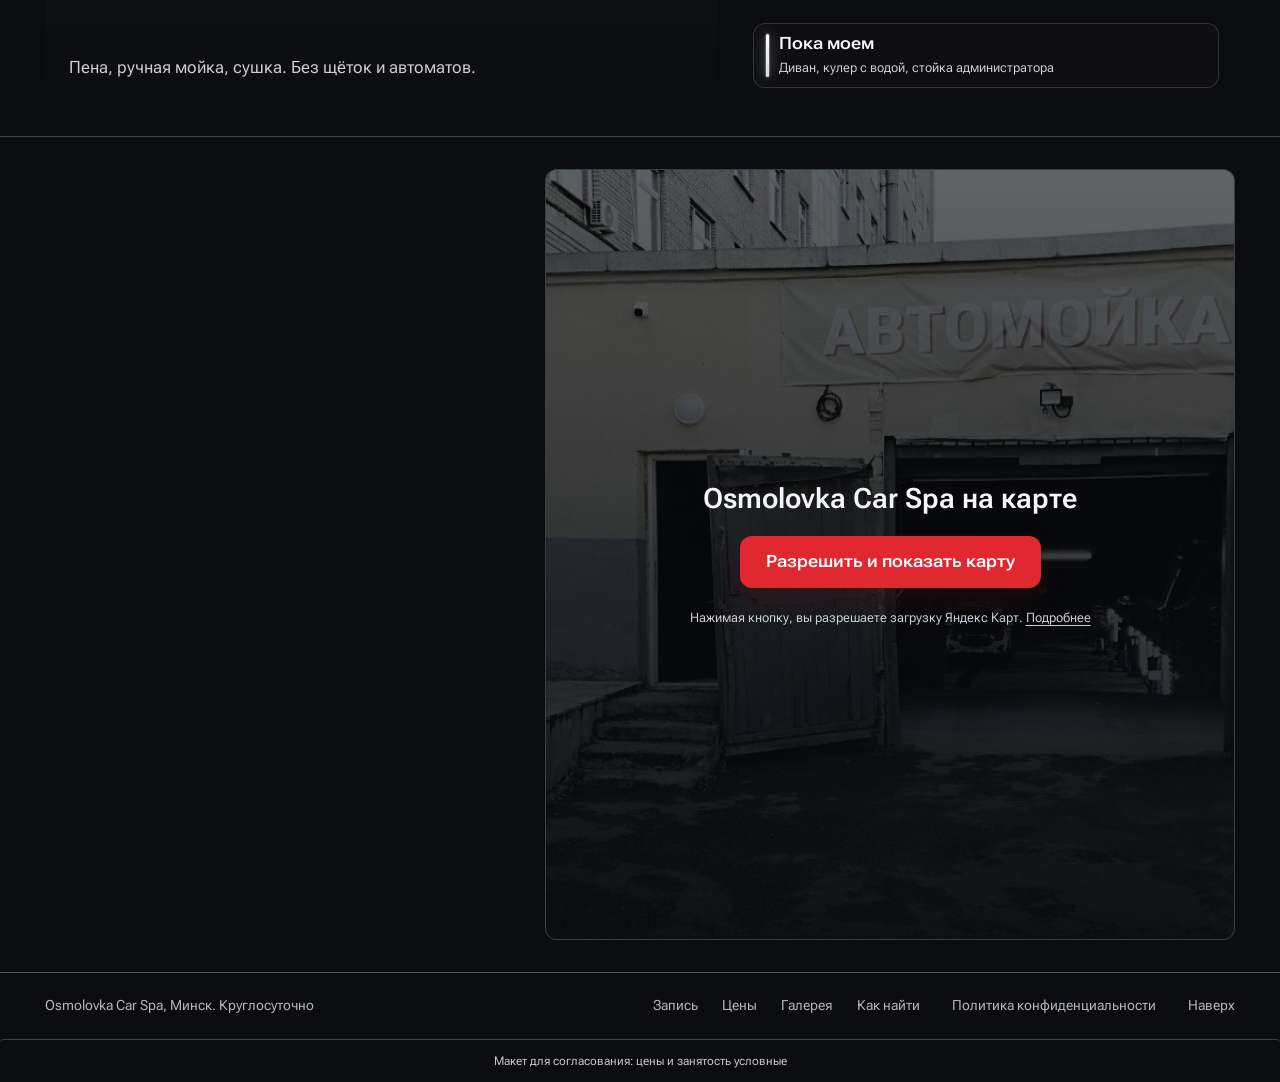
==== commit 0bceb388: "Osmolovka №6: панель ниже и демонстрация Telegram с напоминанием" ====
--- a/osmolovka/index.html
+++ b/osmolovka/index.html
@@ -13,9 +13,10 @@
 <link rel="stylesheet" href="osm.css">
 <link rel="stylesheet" href="day.css">
 <link rel="stylesheet" href="phone.css">
-<link rel="stylesheet" href="sunset.css?v=edit5">
-<link rel="stylesheet" href="screen-fit.css?v=edit5">
-<link rel="stylesheet" href="three-screens.css?v=edit5">
+<link rel="stylesheet" href="sunset.css?v=edit6">
+<link rel="stylesheet" href="screen-fit.css?v=edit6">
+<link rel="stylesheet" href="three-screens.css?v=edit6">
+<link rel="stylesheet" href="confirmation.css?v=edit6">
 </head>
 <body>
 
@@ -115,14 +116,23 @@
             <i class="line__tube" aria-hidden="true"></i></label>
           <p class="confirm__err" data-err hidden role="alert"></p>
           <button class="btn btn--red confirm__go" type="submit">Подтвердить запись</button>
-          <p class="confirm__alt">Удобнее в Telegram? <a class="link" href="#zapis" data-tg>Запишитесь через бота</a>, там же напомним о записи.</p>
+          <p class="confirm__alt">Сценарий в Telegram: <a class="link" href="#zapis" data-tg>показать подтверждение и напоминание</a>.</p>
           <p class="confirm__law">Нажимая «Подтвердить запись», вы соглашаетесь с <a class="link" href="privacy.html">политикой обработки персональных данных</a>.</p>
         </form>
         <div class="done" data-done hidden role="status">
-          <p class="done__title"><svg class="done__box" viewBox="0 0 100 100" aria-hidden="true" focusable="false"><path class="box-door" d="M15 80V36Q15 24 27 24H73Q85 24 85 36V80"/><rect class="box-lamp" x="27" y="34" width="46" height="9" rx="4.5"/><path class="box-floor" d="M6 80H94"/></svg>Записали</p>
+          <p class="done__title"><span class="done__check" aria-hidden="true"><svg viewBox="0 0 24 24"><path d="m5 12 4 4 10-10"/></svg></span>Запись готова</p>
           <p class="done__time num" data-done-time></p>
           <p class="done__when" data-done-when></p>
-          <p class="soft">Напомним за час. Перенести или отменить можно по ссылке из сообщения.</p>
+          <div class="done__actions">
+            <button type="button" class="btn btn--red tg-launch" data-tg-preview aria-expanded="false"><svg viewBox="0 0 24 24" aria-hidden="true"><path d="m21 3-6 18-4-8-8-4 18-6Z"/><path d="m11 13 10-10"/></svg><span data-tg-button-text>Показать сообщение в Telegram</span></button>
+            <button type="button" class="link done__edit" data-done-edit>Изменить выбор</button>
+          </div>
+          <div class="tg-demo" data-tg-demo hidden data-flow="idle" aria-live="polite">
+            <div class="tg-demo__head"><span class="tg-demo__icon" aria-hidden="true"><svg viewBox="0 0 24 24" aria-hidden="true"><path d="m21 3-6 18-4-8-8-4 18-6Z"/><path d="m11 13 10-10"/></svg></span><b>Osmolovka Car Spa</b><span>Telegram</span></div>
+            <div class="tg-demo__message"><p class="tg-demo__label">Подтверждение записи</p><p data-tg-appointment></p></div>
+            <div class="tg-demo__reminder"><p class="tg-demo__label" data-reminder-label>Напоминание за 2 часа</p><p data-reminder-time></p><span>Ждём вас на Чичерина, 21. Въезд со двора.</span></div>
+          </div>
+          <p class="done__demo-note">Демонстрация работы бота. Сообщения не отправляются.</p>
         </div>
       </aside>
     </div>
@@ -203,6 +213,6 @@
 
 <div class="mock" role="note">Макет для согласования: цены и занятость условные</div>
 
-<script src="osm.js?v=edit5"></script>
+<script src="osm.js?v=edit6"></script>
 </body>
 </html>
--- a/osmolovka/confirmation.css
+++ b/osmolovka/confirmation.css
@@ -0,0 +1,39 @@
+/* №6: панель ниже, подтверждение без вложенной рамки, демонстрация Telegram. */
+@media(min-width:1101px){.hero .book,.hero .price{align-self:end}}
+.hero .book:has(.card.is-done) .book__intro,.hero .book:has(.card.is-done) .book__col,.hero .book:has(.card.is-done) .prog{display:none}
+.hero .card.is-done{padding:0;border:0;margin:0;display:block}
+.hero .card.is-done .done{display:grid;gap:14px;padding:0;border:0;background:none;box-shadow:none}
+.hero .done__title{font-size:25px;font-weight:600;line-height:1.2;gap:12px}
+.done__check{display:grid;place-items:center;flex:none;width:32px;height:32px;border-radius:50%;background:#e12730;color:#fff}
+.done__check svg{width:20px;height:20px;fill:none;stroke:currentColor;stroke-width:2;stroke-linecap:round;stroke-linejoin:round}
+.hero .done__time{font-size:clamp(23px,2.3vw,32px);line-height:1.15;letter-spacing:-.015em;font-variation-settings:"wdth" 110,"opsz" 48;white-space:normal}
+.hero .book .done__when{font-size:15px;line-height:1.45;color:#cbd0d8}
+.done__actions{display:grid;gap:8px;margin-top:4px}
+.hero .tg-launch{width:100%;min-height:48px;gap:10px;padding:0 16px;font-size:14px;white-space:normal;overflow:visible}
+.tg-launch svg,.tg-demo__icon svg{width:20px;height:20px;flex:none;fill:none;stroke:currentColor;stroke-width:1.6;stroke-linecap:round;stroke-linejoin:round}
+.hero .tg-launch::before{border-radius:inherit}
+.hero .done__edit{justify-self:start;min-height:36px;border:0;background:none;color:#cbd0d8;font-size:13px;cursor:pointer}
+.hero .done__demo-note{font-size:12px;line-height:1.4;color:#aeb4bf;margin:0}
+.tg-demo{border-top:1px solid #ffffff28;padding-top:12px;display:grid;gap:10px;opacity:0;transform:translateY(8px);transition:opacity .2s ease-out,transform .2s ease-out}
+.tg-demo.is-ready{opacity:1;transform:none}
+.tg-demo.is-instant{transition:none;transform:none}
+.tg-demo__head{display:flex;align-items:center;gap:8px;font-size:13px}
+.tg-demo__head>span:last-child{margin-left:auto;color:#b7bdc8;font-size:12px}
+.tg-demo__icon{display:grid;place-items:center;width:28px;height:28px;border-radius:50%;background:#ffffff14;color:#fff;flex:none}
+.tg-demo__icon svg{width:17px;height:17px}
+.tg-demo__message,.tg-demo__reminder{display:grid;gap:3px;min-width:0}
+.tg-demo__message>p:last-child,.tg-demo__reminder>p:not(.tg-demo__label){font-size:15px;font-weight:600;line-height:1.3;color:#f4f5f7}
+.tg-demo__label{font-size:12px;color:#b7bdc8;line-height:1.35}
+.tg-demo__reminder{padding-top:8px;border-top:1px solid #ffffff18}
+.tg-demo__reminder>span{font-size:12px;line-height:1.35;color:#b7bdc8}
+@media(min-width:1101px) and (max-height:680px){
+ .hero .card.is-done .done{gap:9px}.hero .done__title{font-size:23px}.hero .done__time{font-size:24px}.hero .book .done__when{font-size:13px}
+ .done__actions{gap:4px;margin-top:0}.hero .tg-launch{min-height:44px;font-size:13px}.hero .done__edit{min-height:32px}
+ .tg-demo{padding-top:9px;gap:8px}.tg-demo__head{font-size:12px}.tg-demo__head>span:last-child{font-size:11px}
+ .hero .done__demo-note{font-size:11px}
+}
+@media(max-width:1100px){
+ .hero .done__title{font-size:23px}.hero .done__time{font-size:24px}.hero .book .done__when{font-size:14px}
+ .hero .done__edit{min-height:44px}.hero .tg-launch{font-size:13px;min-height:48px}.hero .card.is-done .done{gap:12px}
+}
+@media(prefers-reduced-motion:reduce){.tg-demo{transform:none;transition:opacity .15s ease-out}.tg-demo.is-instant{transition:none}}
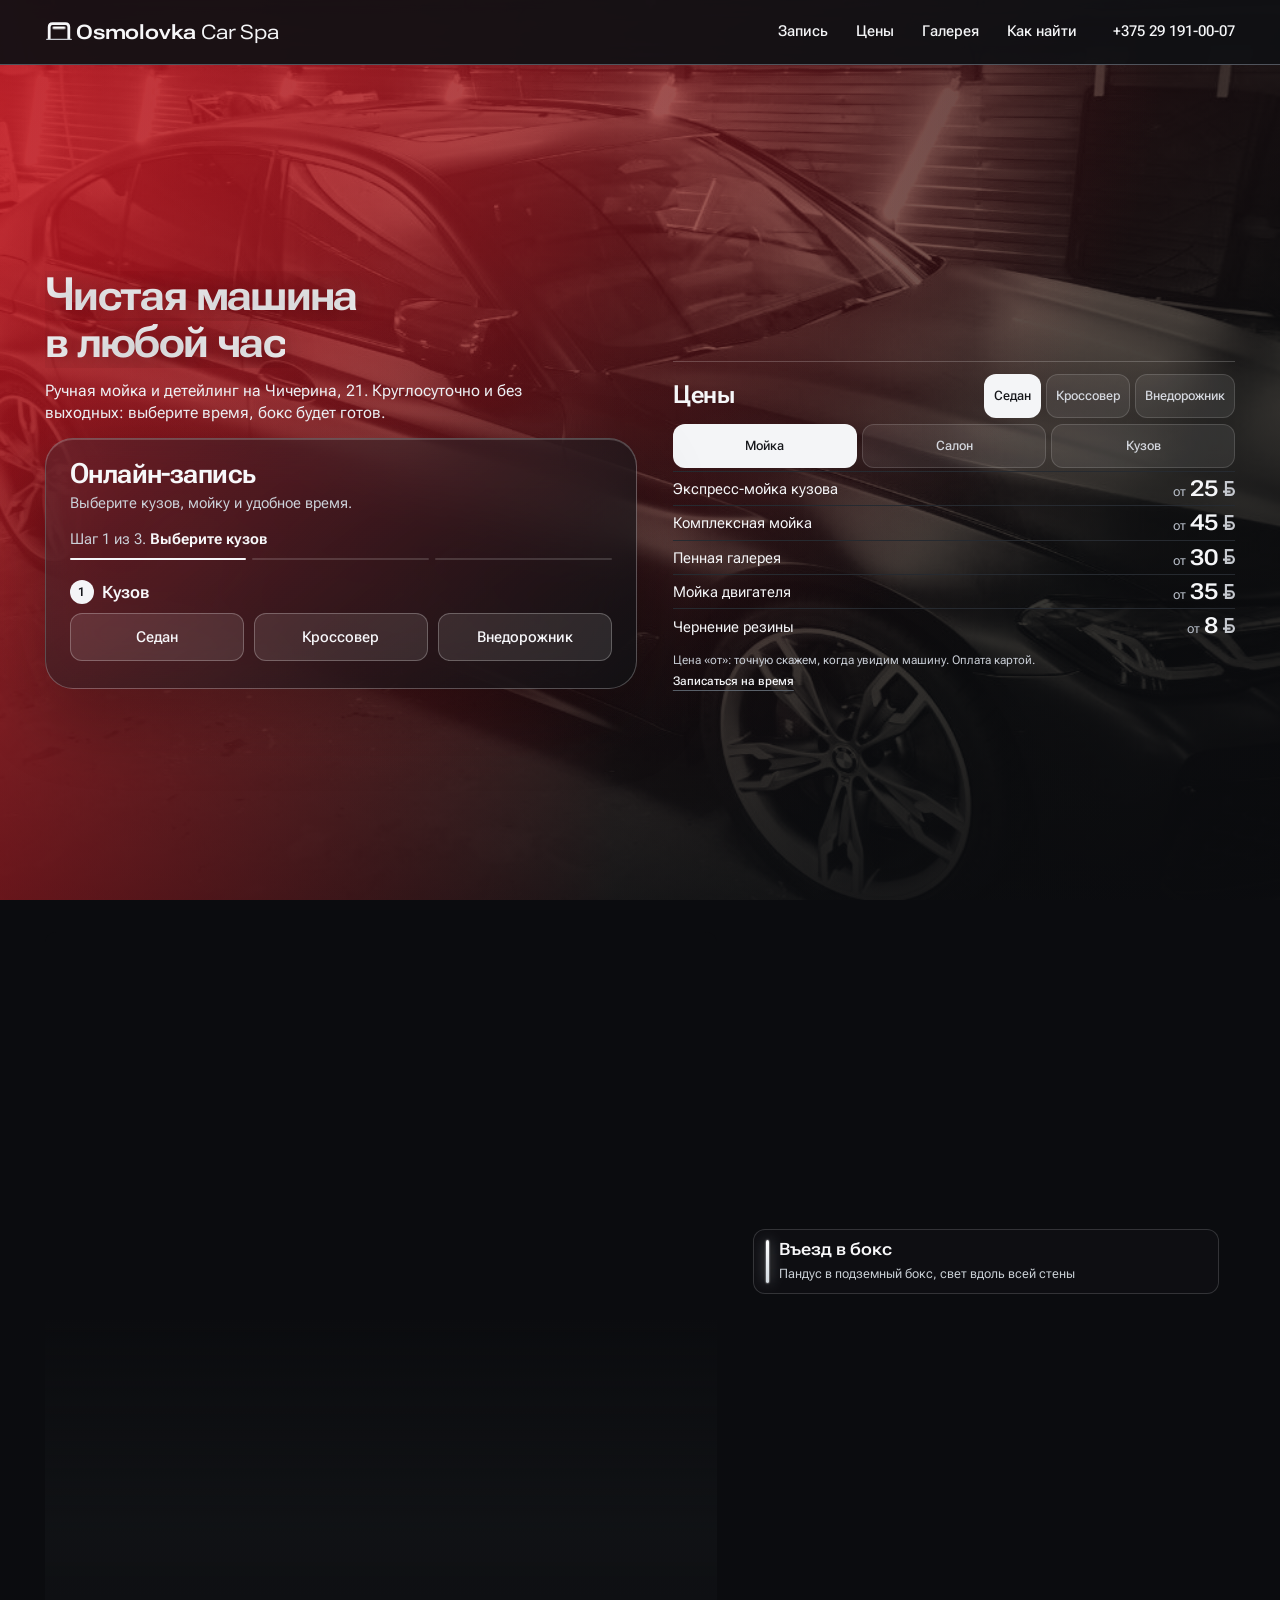
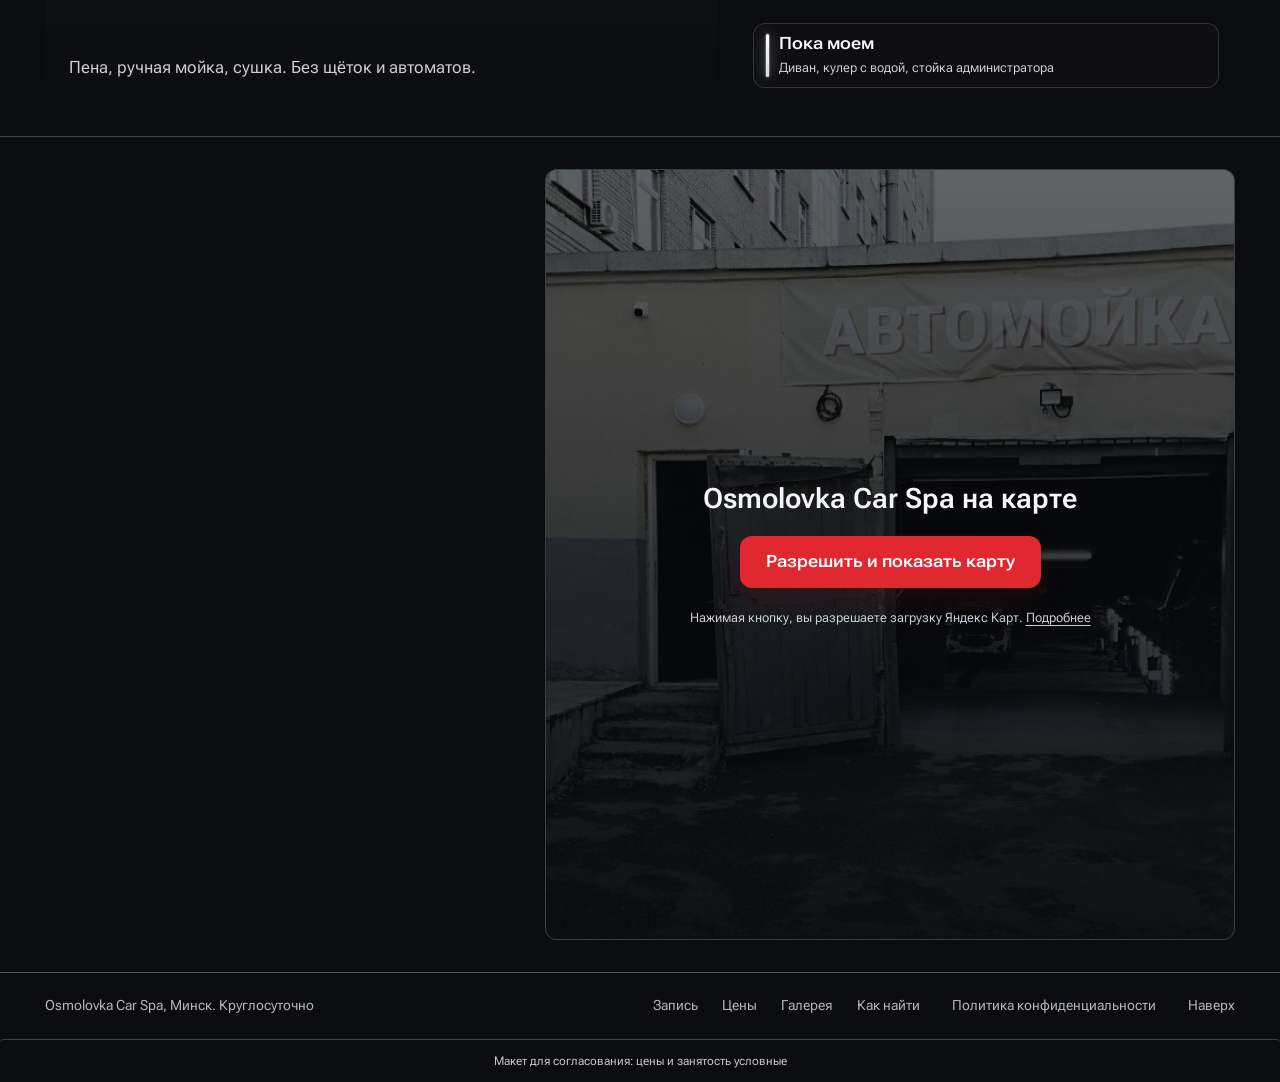
==== commit cbebc766: "Osmolovka №7: онлайн-запись слева, цены справа" ====
--- a/osmolovka/index.html
+++ b/osmolovka/index.html
@@ -13,10 +13,10 @@
 <link rel="stylesheet" href="osm.css">
 <link rel="stylesheet" href="day.css">
 <link rel="stylesheet" href="phone.css">
-<link rel="stylesheet" href="sunset.css?v=edit6">
-<link rel="stylesheet" href="screen-fit.css?v=edit6">
-<link rel="stylesheet" href="three-screens.css?v=edit6">
-<link rel="stylesheet" href="confirmation.css?v=edit6">
+<link rel="stylesheet" href="sunset.css?v=edit7">
+<link rel="stylesheet" href="screen-fit.css?v=edit7">
+<link rel="stylesheet" href="three-screens.css?v=edit7">
+<link rel="stylesheet" href="confirmation.css?v=edit7">
 </head>
 <body>
 
@@ -213,6 +213,6 @@
 
 <div class="mock" role="note">Макет для согласования: цены и занятость условные</div>
 
-<script src="osm.js?v=edit6"></script>
+<script src="osm.js?v=edit7"></script>
 </body>
 </html>
--- a/osmolovka/three-screens.css
+++ b/osmolovka/three-screens.css
@@ -1,4 +1,4 @@
-/* №5: главный (текст / запись / цены), галерея, адрес / карта. */
+/* №5/7: главный (текст и запись слева / цены справа), галерея, адрес / карта. */
 .hero__acts{display:none}
 .hero .price{background:transparent;border:0;min-width:0;height:auto;min-height:0;padding:0;display:block;color:#f5f6f8}
 .hero .price__head{display:flex;align-items:center;justify-content:space-between;gap:10px;margin:0 0 6px;flex-wrap:nowrap}
@@ -26,7 +26,7 @@
 .map__frame iframe{display:block;border:0;width:100%;height:100%}
 .map__close{position:absolute;right:12px;top:12px;z-index:2;min-height:44px;padding:0 14px;border:1px solid #ffffff55;border-radius:12px;background:#101114ed;color:#fff;font:500 14px "Roboto Flex",sans-serif;cursor:pointer}
 @media(min-width:1101px){
- .hero{display:grid;grid-template-columns:minmax(0,1fr) minmax(390px,.95fr);grid-template-rows:auto auto;grid-template-areas:"intro booking" "prices booking";align-content:center;align-items:start;row-gap:14px;column-gap:36px;padding-top:80px;padding-bottom:20px}
+ .hero{display:grid;grid-template-columns:minmax(0,1fr) minmax(390px,.95fr);grid-template-rows:auto auto;grid-template-areas:"intro prices" "booking prices";align-content:center;align-items:start;row-gap:14px;column-gap:36px;padding-top:80px;padding-bottom:20px}
  .hero__body{grid-area:intro;align-self:start;max-width:none;display:block;padding:0;margin:0}
  .hero__title{font-size:clamp(36px,3.6vw,58px);line-height:1.03}
  .hero__lead{font-size:16px;line-height:1.4;max-width:32em;margin-top:14px}
@@ -59,3 +59,12 @@
  .map__cover{padding:24px 18px;gap:16px}.map__title{font-size:24px}
  .map__cover .btn{font-size:14px;padding:0 14px;white-space:normal}
 }
+
+/* compact-edit7: текст и раскрытая запись остаются в левой колонке низкого окна. */
+@media(min-width:1101px) and (max-height:800px){
+ .hero__title{font-size:30px;line-height:1.1}
+ .hero__title .ln{display:inline}
+ .hero__lead{font-size:14px;line-height:1.35;margin-top:8px;max-width:36em}
+ .hero .book:has(.pick[data-step="1"].is-done) .book__intro{display:none}
+ .hero:has(.pick[data-step="1"].is-done) .hero__lead{display:none}
+}
--- a/osmolovka/confirmation.css
+++ b/osmolovka/confirmation.css
@@ -27,7 +27,7 @@
 .tg-demo__reminder{padding-top:8px;border-top:1px solid #ffffff18}
 .tg-demo__reminder>span{font-size:12px;line-height:1.35;color:#b7bdc8}
 @media(min-width:1101px) and (max-height:680px){
- .hero .card.is-done .done{gap:9px}.hero .done__title{font-size:23px}.hero .done__time{font-size:24px}.hero .book .done__when{font-size:13px}
+ .hero .card.is-done .done{gap:7px}.hero .done__title{font-size:23px}.hero .done__time{font-size:24px}.hero .book .done__when{font-size:13px}
  .done__actions{gap:4px;margin-top:0}.hero .tg-launch{min-height:44px;font-size:13px}.hero .done__edit{min-height:32px}
  .tg-demo{padding-top:9px;gap:8px}.tg-demo__head{font-size:12px}.tg-demo__head>span:last-child{font-size:11px}
  .hero .done__demo-note{font-size:11px}
